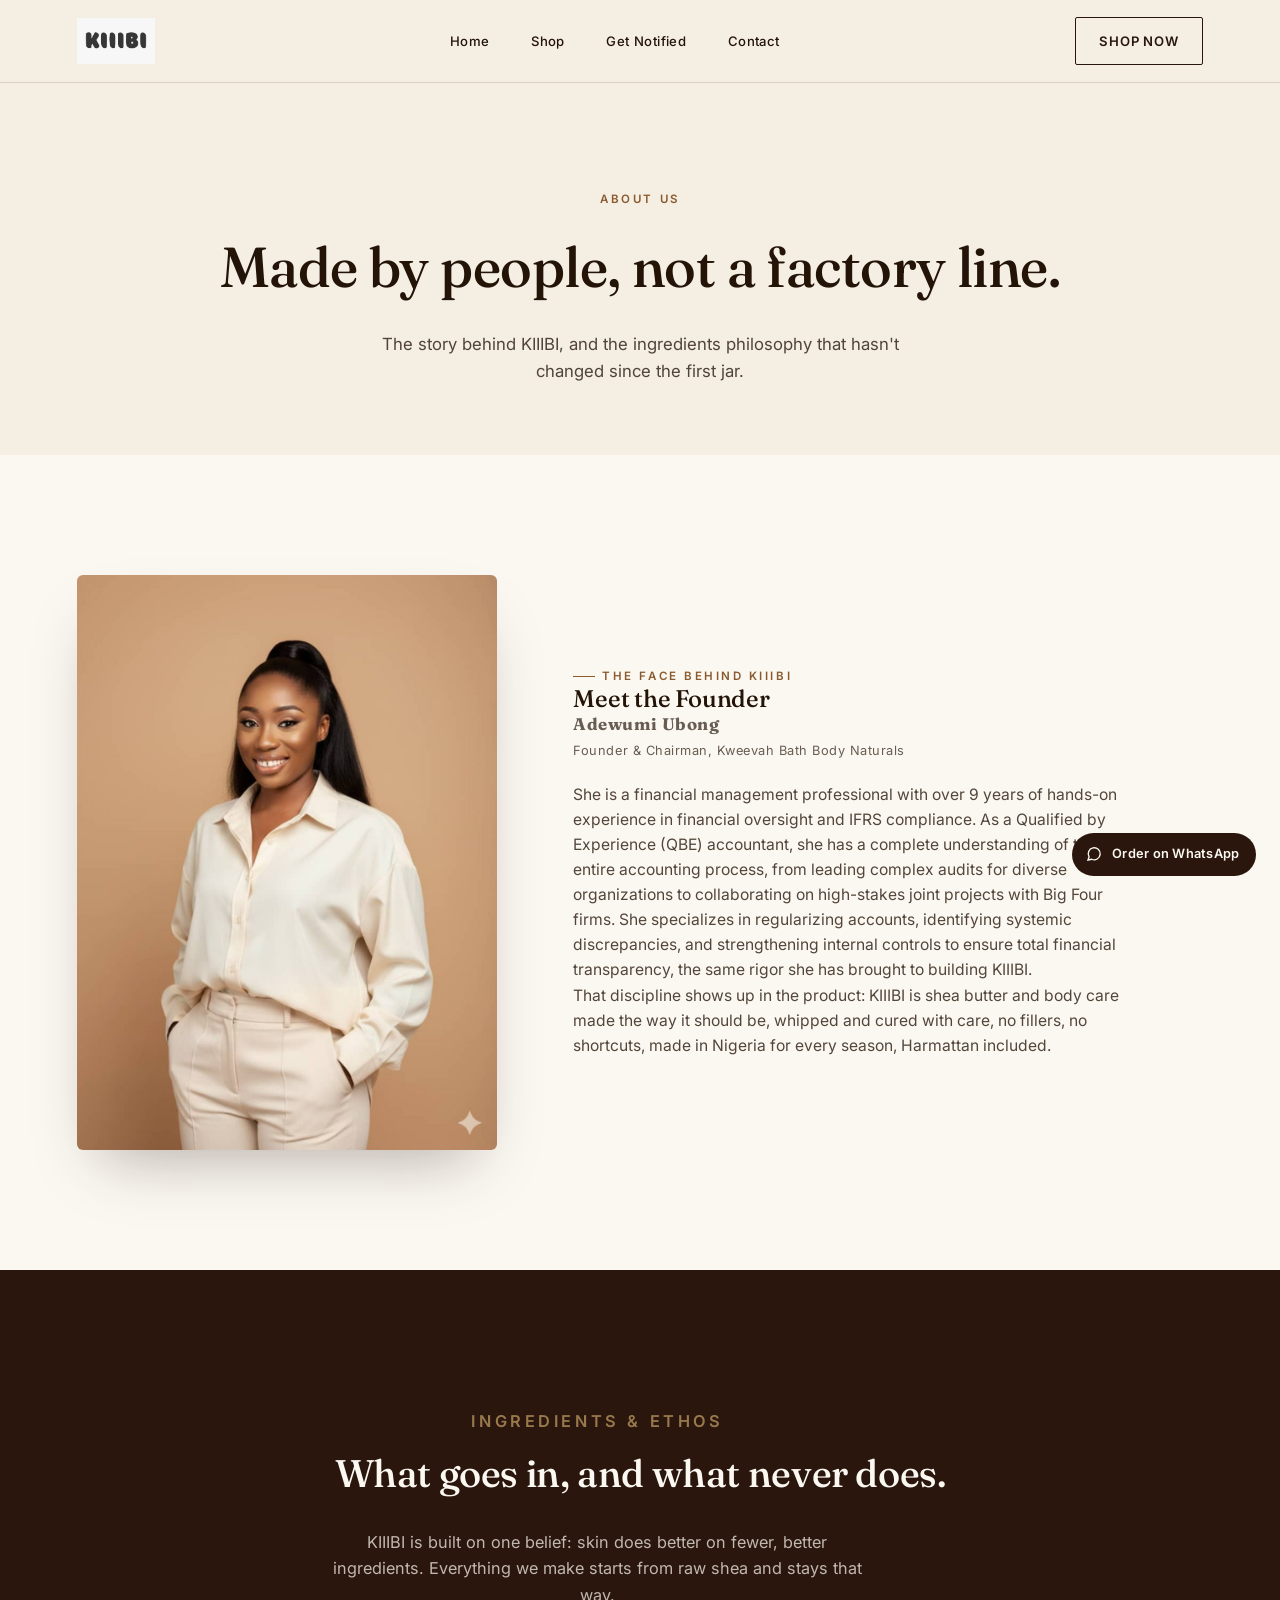
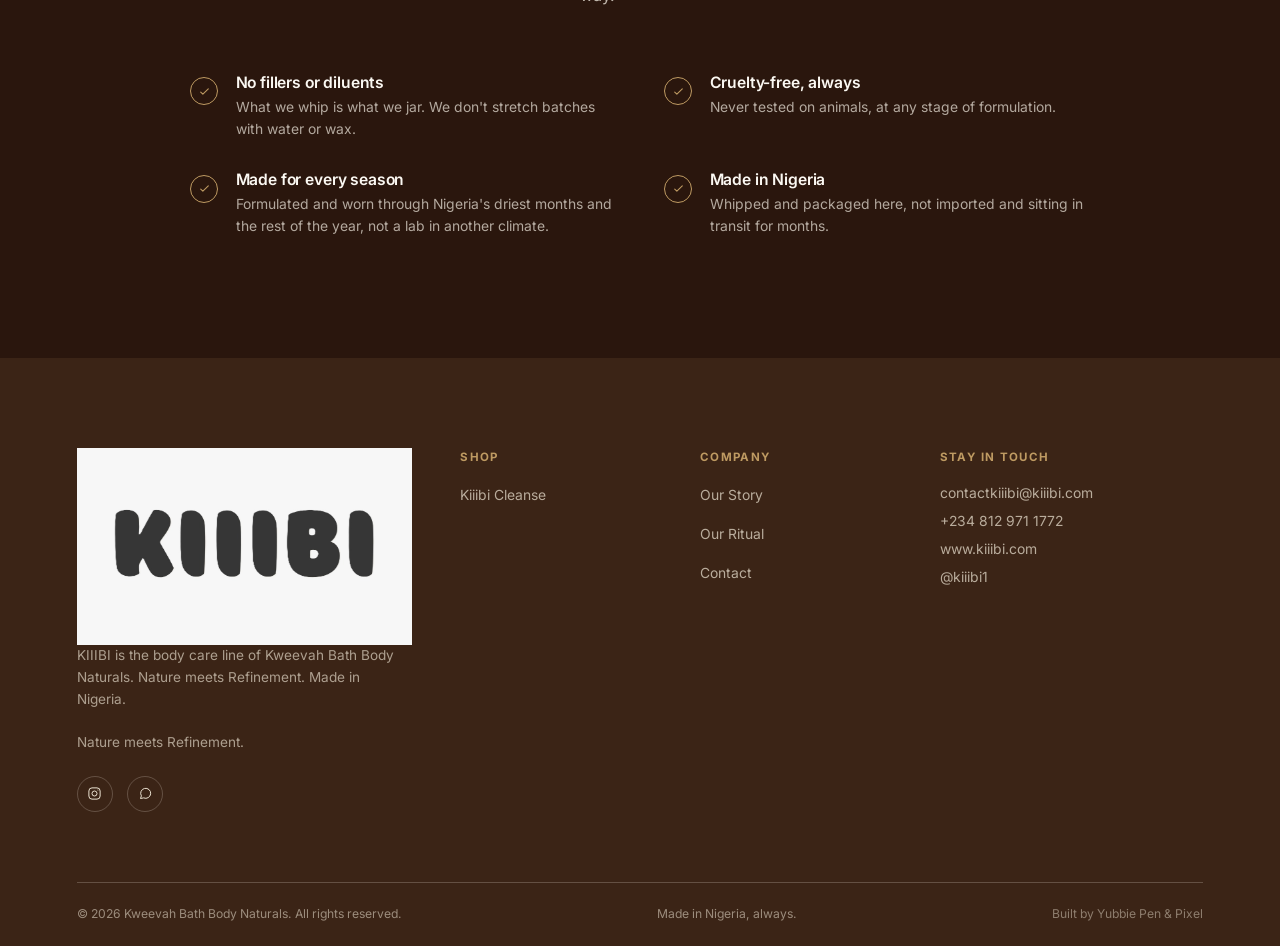
==== about.html @ 9867847e "World-class Kiiibi Cleanse launch site: single product focus, updated branding, contact info, logo, " ====
﻿<!DOCTYPE html>
<html lang="en">
<head>
<meta charset="UTF-8">
<meta name="viewport" content="width=device-width, initial-scale=1.0">
<title>About KIIIBI | Kweevah Bath Body Naturals</title>
<meta name="description" content="The story behind KIIIBI and Kweevah Bath Body Naturals, and the ingredients philosophy behind every jar.">
<link rel="icon" type="image/png" href="[data-uri]">
<link href="https://fonts.googleapis.com" rel="preconnect"/>
<link crossorigin="" href="https://fonts.gstatic.com" rel="preconnect"/>
<link href="https://fonts.googleapis.com/css2?family=Fraunces:ital,opsz,wght@0,9..144,300;0,9..144,400;0,9..144,500;0,9..144,600;0,9..144,700;1,9..144,400;1,9..144,500&amp;family=Inter:wght@400;500;600;700&amp;display=swap" rel="stylesheet"/>
<style>
  :root{
    --bone:#F4EEE3;
    --bone-2:#EAE1D0;
    --paper:#FBF8F2;
    --umber:#2A160D;
    --umber-2:#3B2416;
    --ink:#241407;
    --amber:#A5713D;
    --amber-deep:#8A5A2E;
    --moss:#5C6A48;
    --brass:#BE9A62;
    --line: rgba(42,22,13,0.14);
    --line-light: rgba(244,238,227,0.22);
    --shadow: 0 30px 60px -25px rgba(42,22,13,0.35);
    --radius: 2px;
  }

  *{margin:0;padding:0;box-sizing:border-box;}

  html{scroll-behavior:smooth;}
  @media (prefers-reduced-motion: reduce){
    html{scroll-behavior:auto;}
    *{animation-duration:0.001ms !important; transition-duration:0.001ms !important;}
  }

  body{
    background:var(--bone);
    color:var(--ink);
    font-family:'Inter',sans-serif;
    font-size:16px;
    line-height:1.6;
    -webkit-font-smoothing:antialiased;
    overflow-x:hidden;
  }

  img{max-width:100%;display:block;}
  a{color:inherit;text-decoration:none;}
  ul{list-style:none;}
  button{font-family:inherit;}

  .wrap{
    max-width:1280px;
    margin:0 auto;
    padding:0 6vw;
  }

  h1,h2,h3,h4{
    font-family:'Fraunces',serif;
    font-weight:500;
    letter-spacing:-0.01em;
    line-height:1.08;
  }

  .em{font-style:italic;font-weight:400;color:var(--amber-deep);}

  .eyebrow{
    font-family:'Inter',sans-serif;
    font-size:0.72rem;
    font-weight:600;
    letter-spacing:0.22em;
    text-transform:uppercase;
    color:var(--amber-deep);
    display:flex;
    align-items:center;
    gap:0.6em;
  }
  .eyebrow::before{
    content:'';
    width:22px;height:1px;
    background:var(--amber-deep);
    display:inline-block;
  }

  .btn{
    display:inline-flex;
    align-items:center;
    gap:0.55em;
    padding:0.95em 1.8em;
    font-size:0.82rem;
    font-weight:600;
    letter-spacing:0.06em;
    text-transform:uppercase;
    border-radius:var(--radius);
    border:1px solid transparent;
    cursor:pointer;
    transition:transform .35s cubic-bezier(.2,.8,.2,1), background .3s ease, color .3s ease, border-color .3s ease;
  }
  .btn-primary{background:var(--umber);color:var(--paper);}
  .btn-primary:hover{background:var(--amber-deep); transform:translateY(-2px);}
  .btn-ghost{border-color:var(--umber); color:var(--umber);}
  .btn-ghost:hover{background:var(--umber); color:var(--paper); transform:translateY(-2px);}
  .btn-light{border-color:var(--line-light); color:var(--paper);}
  .btn-light:hover{background:var(--paper); color:var(--umber); transform:translateY(-2px);}

  /* ---------- NAV ---------- */
  header.site{
    position:fixed; top:0; left:0; right:0; z-index:100;
    background:rgba(244,238,227,0.86);
    backdrop-filter:blur(10px);
    border-bottom:1px solid var(--line);
    transition:transform .4s ease;
  }
  header.site .wrap{
    display:flex; align-items:center; justify-content:space-between;
    height:82px;
  }
  .brandmark{display:flex; align-items:center; gap:0.7em;}
  .brandmark img{height:46px; width:auto;}
  nav.primary{display:flex; align-items:center; gap:2.6em;}
  nav.primary a{
    font-size:0.82rem; font-weight:500; letter-spacing:0.03em; position:relative;
  }
  nav.primary a::after{
    content:''; position:absolute; left:0; bottom:-6px; width:0; height:1px; background:var(--umber);
    transition:width .3s ease;
  }
  nav.primary a:hover::after{width:100%;}
  .nav-actions{display:flex; align-items:center; gap:1em;}
  .nav-toggle{display:none;}

  @media (max-width:900px){
    nav.primary{
      position:fixed; top:82px; left:0; right:0; bottom:0; height:calc(100vh - 82px);
      background:var(--bone); flex-direction:column;
      justify-content:center; gap:2em; transform:translateY(-110%); transition:transform .4s ease; z-index:90;
    }
    nav.primary.open{transform:translateY(0);}
    nav.primary a{font-size:1.4rem; font-family:'Fraunces',serif;}
    .nav-toggle{
      display:flex; flex-direction:column; gap:5px; background:none; border:none; cursor:pointer; z-index:110; padding:6px;
    }
    .nav-toggle span{width:22px; height:1px; background:var(--umber); display:block;}
    .nav-actions .btn{display:none;}
  }

  /* ---------- HERO ---------- */
  .hero{
    position:relative;
    padding:190px 0 100px;
    overflow:hidden;
  }
  .hero .wrap{
    display:grid; grid-template-columns:1.05fr 0.95fr; gap:4vw; align-items:center;
  }
  .hero-blob{
    position:absolute; top:-10%; right:-8%; width:620px; height:620px;
    background:radial-gradient(circle at 35% 35%, var(--bone-2), transparent 70%);
    border-radius:44% 56% 61% 39% / 42% 47% 53% 58%;
    z-index:0;
    opacity:0.9;
  }
  .hero-copy{position:relative; z-index:2;}
  .hero-copy h1{
    font-size:clamp(2.6rem, 4.6vw, 4.1rem);
    margin:0.5em 0 0.5em;
  }
  .hero-copy p.lead{
    max-width:34em; font-size:1.08rem; color:var(--ink); opacity:0.82; margin-bottom:2.1em;
  }
  .hero-actions{display:flex; gap:1em; flex-wrap:wrap; margin-bottom:2.6em;}
  .hero-stats{
    display:flex; gap:2.4em; flex-wrap:wrap; padding-top:1.8em; border-top:1px solid var(--line);
  }
  .hero-stats div{font-size:0.76rem; letter-spacing:0.04em; opacity:0.75; display:flex; align-items:center; gap:0.55em;}
  .hero-stats span.dot{width:5px; height:5px; border-radius:50%; background:var(--moss); display:inline-block;}

  .hero-visual{position:relative; z-index:2;}
  .hero-visual .frame{
    position:relative; border-radius:6px; overflow:hidden;
    box-shadow:var(--shadow);
    transform:rotate(1.4deg);
    background:var(--bone-2);
    transition:transform .5s cubic-bezier(.2,.8,.2,1);
  }
  .hero-visual .frame:hover{transform:rotate(0deg) scale(1.015);}
  .hero-visual .frame img{width:100%; height:auto; display:block;}
  .hero-visual .float-tag{
    position:absolute; bottom:-26px; left:-26px; background:var(--umber); color:var(--paper);
    padding:1.1em 1.3em; border-radius:4px; box-shadow:var(--shadow); max-width:220px;
    font-size:0.78rem; line-height:1.5;
  }
  .hero-visual .float-tag strong{display:block; font-family:'Fraunces',serif; font-size:1.5rem; font-weight:500; margin-bottom:0.1em;}

  @media (max-width:900px){
    .hero .wrap{grid-template-columns:1fr; gap:3.5em;}
    .hero{padding:150px 0 70px;}
    .hero-visual{max-width:340px; margin:0 auto;}
    .hero-visual .float-tag{left:0; bottom:-20px;}
  }

  /* ---------- MARQUEE ---------- */
  .marquee{
    background:var(--umber); color:var(--bone-2); overflow:hidden; white-space:nowrap;
    border-top:1px solid var(--line-light); border-bottom:1px solid var(--line-light);
  }
  .marquee-track{display:inline-flex; animation:scroll 32s linear infinite;}
  .marquee-track span{
    padding:0.9em 2.4em; font-family:'Fraunces',serif; font-style:italic; font-size:1rem; letter-spacing:0.02em; opacity:0.9;
    display:inline-flex; align-items:center; gap:2.4em;
  }
  .marquee-track span::after{content:'âœ¦'; font-style:normal; font-size:0.7rem; color:var(--brass); margin-left:2.4em;}
  @keyframes scroll{ from{transform:translateX(0);} to{transform:translateX(-50%);} }

  /* ---------- STATS BAND ---------- */
  .stats-band{background:var(--paper); border-bottom:1px solid var(--line);}
  .stats-band .wrap{
    display:grid; grid-template-columns:repeat(3,1fr); padding:3.4em 6vw;
  }
  .stat{text-align:center; padding:0 1em; position:relative;}
  .stat:not(:last-child)::after{
    content:''; position:absolute; right:0; top:10%; height:80%; width:1px; background:var(--line);
  }
  .stat .num{
    font-family:'Fraunces',serif; font-size:clamp(2rem,3.4vw,2.9rem); color:var(--amber-deep); display:block; line-height:1;
  }
  .stat .label{font-size:0.78rem; letter-spacing:0.06em; text-transform:uppercase; opacity:0.68; margin-top:0.7em; display:block;}
  @media (max-width:700px){
    .stats-band .wrap{grid-template-columns:1fr; gap:1.8em;}
    .stat:not(:last-child)::after{display:none;}
  }

  /* ---------- SECTION GENERIC ---------- */
  section{padding:120px 0;}
  .section-head{max-width:640px; margin-bottom:4.2em;}
  .section-head h2{font-size:clamp(2rem, 3.4vw, 2.9rem); margin-top:0.5em;}
  .section-head p{margin-top:1.1em; opacity:0.78; font-size:1.02rem; max-width:36em;}
  .section-head.center{margin-left:auto; margin-right:auto; text-align:center;}
  .section-head.center .eyebrow{justify-content:center;}
  .section-head.center .eyebrow::before{display:none;}

  /* ---------- PROCESS / SIGNATURE ---------- */
  .process{background:var(--paper); position:relative;}
  .process-sticky-wrap{position:relative;}
  .process-progress{
    position:relative; height:2px; background:var(--line); margin:0 0 5.5em; border-radius:2px; overflow:visible;
  }
  .process-progress-fill{
    position:absolute; top:0; left:0; height:100%; width:0%; background:var(--amber-deep); border-radius:2px;
    transition:width .1s linear;
  }
  .process-grid{
    display:grid; grid-template-columns:repeat(5,1fr); gap:1.6em; position:relative;
  }
  .stage{
    opacity:0.32; transition:opacity .5s ease, transform .5s ease; transform:translateY(6px);
  }
  .stage.active{opacity:1; transform:translateY(0);}
  .stage .node{
    width:44px; height:44px; border-radius:50%; border:1px solid var(--line);
    display:flex; align-items:center; justify-content:center; margin-bottom:1.4em;
    background:var(--bone); position:relative; transition:border-color .5s ease, background .5s ease;
  }
  .stage.active .node{border-color:var(--amber-deep); background:var(--umber);}
  .stage .node svg{width:20px; height:20px; stroke:var(--umber); transition:stroke .5s ease;}
  .stage.active .node svg{stroke:var(--bone-2);}
  .stage .num{font-size:0.68rem; letter-spacing:0.14em; color:var(--amber-deep); font-weight:600; display:block; margin-bottom:0.6em;}
  .stage h4{font-size:1.15rem; font-weight:500; margin-bottom:0.5em;}
  .stage p{font-size:0.87rem; opacity:0.72; line-height:1.55;}

  @media (max-width:900px){
    .process-grid{grid-template-columns:1fr; gap:2.6em;}
    .stage{opacity:1; transform:none;}
    .stage .node{border-color:var(--amber-deep); background:var(--umber);}
    .stage .node svg{stroke:var(--bone-2);}
  }

  /* ---------- PRODUCTS ---------- */
  .products{background:var(--bone);}
  .product-grid{
    display:grid; grid-template-columns:repeat(4, minmax(0, 1fr)); gap:1.6px; background:var(--line);
    border:1px solid var(--line);
  }
  .product-card{
    background:var(--paper); padding:2.6em 2.2em 2.4em; display:flex; flex-direction:column;
    perspective:900px; min-width:0; overflow:hidden;
  }
  .product-card .thumb{
    aspect-ratio:1/1; display:flex; align-items:center; justify-content:center; margin-bottom:1.8em;
    background:var(--bone-2); border-radius:4px; overflow:hidden; position:relative; width:100%; min-width:0;
    transition:transform .25s ease-out; transform-style:preserve-3d; will-change:transform;
  }
  .product-card .thumb img{max-width:78%; max-height:78%; width:auto; height:auto; object-fit:contain; transition:transform .5s cubic-bezier(.2,.8,.2,1);}
  .product-card:hover .thumb img{transform:scale(1.06);}
  .product-card .tag{
    font-size:0.66rem; letter-spacing:0.12em; text-transform:uppercase; color:var(--moss); font-weight:600; margin-bottom:0.7em;
  }
  .product-card h3{font-size:1.35rem; font-weight:500; margin-bottom:0.4em;}
  .product-card .desc{font-size:0.85rem; opacity:0.68; margin-bottom:1.6em; flex-grow:1;}
  .product-card .meta{
    display:flex; align-items:center; justify-content:space-between; padding-top:1.2em; border-top:1px solid var(--line); margin-bottom:1.4em; flex-wrap:wrap; gap:0.4em;
  }
  .product-card .meta .size{font-size:0.78rem; opacity:0.65;}
  .product-card .meta .price{font-family:'Fraunces',serif; font-size:1.02rem; color:var(--amber-deep);}
  .limited-tag{font-style:normal; color:var(--amber-deep); font-weight:600;}
  .product-card .order{
    text-align:center; font-size:0.72rem; font-weight:600; letter-spacing:0.08em; text-transform:uppercase;
    border:1px solid var(--umber); padding:0.9em; border-radius:2px; transition:all .3s ease;
  }
  .product-card .order:hover{background:var(--umber); color:var(--paper);}

  @media (max-width:900px){
    .product-grid{grid-template-columns:minmax(0,1fr) minmax(0,1fr);}
  }
  @media (max-width:560px){
    .product-grid{grid-template-columns:minmax(0,1fr);}
  }

  /* ---------- ETHOS ---------- */
  .ethos{background:var(--umber); color:var(--bone);}
  .ethos .wrap{display:block;}
  .ethos-copy-solo{max-width:900px; margin:0 auto;}
  .ethos-copy .section-head.center{max-width:640px;}
  .ethos-copy .eyebrow{color:var(--brass);}
  .ethos-copy .eyebrow::before{background:var(--brass);}
  .ethos-copy h2{color:var(--paper); margin:0.5em 0 0.9em; font-size:clamp(1.9rem,3vw,2.6rem);}
  .ethos-copy .section-head p{opacity:0.75; max-width:34em;}
  .ethos-list{display:grid; grid-template-columns:1fr 1fr; gap:2em 3em; margin-top:1em;}
  .ethos-item{display:flex; gap:1.1em; align-items:flex-start;}
  .ethos-item .mark{
    width:28px; height:28px; border:1px solid var(--brass); border-radius:50%; flex-shrink:0;
    display:flex; align-items:center; justify-content:center; margin-top:0.15em;
  }
  .ethos-item .mark svg{width:13px; height:13px; stroke:var(--brass);}
  .ethos-item h4{font-family:'Inter',sans-serif; font-weight:600; font-size:0.98rem; margin-bottom:0.25em; color:var(--paper);}
  .ethos-item p{font-size:0.87rem; opacity:0.68; max-width:32em;}

  @media (max-width:700px){
    .ethos-list{grid-template-columns:1fr;}
  }

  /* ---------- FOUNDER ---------- */
  .founder{background:var(--paper);}
  .founder .wrap{display:grid; grid-template-columns:0.8fr 1.2fr; gap:6vw; align-items:center;}
  .founder-visual{position:relative;}
  .founder-visual .photo-main{border-radius:6px; box-shadow:var(--shadow); overflow:hidden;}
  .founder-copy blockquote{
    font-family:'Fraunces',serif; font-style:italic; font-weight:400; font-size:clamp(1.3rem,2vw,1.7rem);
    color:var(--umber); margin:1.1em 0 1.6em; line-height:1.4; max-width:26em;
  }
  .founder-copy .sig{font-size:0.8rem; letter-spacing:0.04em; opacity:0.68; margin-bottom:1.6em;}
  .founder-copy .sig strong{display:block; font-family:'Fraunces',serif; font-size:1.05rem; font-style:normal; color:var(--ink); opacity:1; margin-bottom:0.15em;}
  .founder-copy > p.bio{opacity:0.78; max-width:36em; font-size:0.98rem;}

  @media (max-width:900px){
    .founder .wrap{grid-template-columns:1fr;}
    .founder-visual{max-width:340px; margin:0 auto 2.8em;}
  }

  /* ---------- RITUAL / LIFESTYLE BREAK ---------- */
  .lifestyle-break{
    position:relative; min-height:70vh; display:flex; align-items:flex-end; padding-bottom:5em;
    background-size:cover; background-position:center;
  }
  .lifestyle-break::before{
    content:''; position:absolute; inset:0; background:linear-gradient(0deg, rgba(20,10,4,0.82) 0%, rgba(20,10,4,0.1) 55%);
  }
  .lifestyle-break .wrap{position:relative; z-index:2;}
  .lifestyle-break blockquote{
    font-family:'Fraunces',serif; font-weight:400; font-style:italic; color:var(--paper);
    font-size:clamp(1.5rem, 2.6vw, 2.3rem); max-width:20em; line-height:1.3;
  }
  .lifestyle-break cite{
    display:block; margin-top:1.2em; font-style:normal; font-size:0.78rem; letter-spacing:0.1em;
    text-transform:uppercase; color:var(--bone-2); opacity:0.8;
  }

  /* ---------- REVIEWS CAROUSEL ---------- */
  .reviews{background:var(--bone-2); overflow:hidden;}
  .review-track-wrap{position:relative;}
  .review-track{
    display:flex; gap:1.6px; overflow-x:auto; scroll-snap-type:x mandatory; scrollbar-width:none;
    background:var(--line); border:1px solid var(--line); border-radius:4px;
  }
  .review-track::-webkit-scrollbar{display:none;}
  .review-card{
    background:var(--paper); padding:2.6em; flex:0 0 100%; scroll-snap-align:start;
  }
  @media (min-width:700px){ .review-card{flex:0 0 50%;} }
  .stars{color:var(--amber-deep); font-size:0.9rem; letter-spacing:0.15em; margin-bottom:1.2em;}
  .review-card p.quote{font-size:1.02rem; opacity:0.85; margin-bottom:1.8em; min-height:5.2em;}
  .review-card .who{font-size:0.85rem; font-weight:600; letter-spacing:0.03em;}
  .review-card .who span{display:block; font-weight:400; opacity:0.55; font-size:0.72rem; margin-top:0.15em; letter-spacing:0.08em; text-transform:uppercase;}
  .review-nav{display:flex; justify-content:center; gap:0.6em; margin-top:2.2em;}
  .review-nav button{
    width:8px; height:8px; border-radius:50%; border:none; background:var(--line); cursor:pointer; padding:0;
    transition:background .3s ease, transform .3s ease;
  }
  .review-nav button.active{background:var(--amber-deep); transform:scale(1.3);}

  /* ---------- JOURNAL / SOCIAL ---------- */
  .journal{background:var(--bone); text-align:center;}
  .journal-strip{
    display:grid; grid-template-columns:repeat(5,1fr); gap:0.8em; margin-top:3.5em;
  }
  .journal-strip a{
    display:block; aspect-ratio:1/1; overflow:hidden; border-radius:4px; position:relative;
  }
  .journal-strip img{width:100%; height:100%; object-fit:cover; transition:transform .5s ease;}
  .journal-strip a:hover img{transform:scale(1.08);}
  .journal-strip a::after{
    content:'â†—'; position:absolute; top:10px; right:10px; color:#fff; font-size:0.85rem; opacity:0; transition:opacity .3s ease;
  }
  .journal-strip a:hover::after{opacity:1;}
  @media (max-width:700px){.journal-strip{grid-template-columns:repeat(3,1fr);}}

  /* ---------- CTA BAND ---------- */
  .cta-band{
    background:var(--umber); color:var(--paper); text-align:center; padding:100px 0;
  }
  .cta-band h2{font-size:clamp(2rem,4vw,3.1rem); max-width:16em; margin:0.5em auto 1em;}
  .cta-band p{opacity:0.72; max-width:30em; margin:0 auto 2.4em;}
  .cta-band .actions{display:flex; justify-content:center; gap:1em; flex-wrap:wrap;}
  .cta-band .direct-line{margin-top:2.4em; font-size:0.82rem; opacity:0.6;}
  .cta-band .direct-line a{text-decoration:underline; text-underline-offset:3px;}

  /* ---------- FOOTER ---------- */
  footer{background:var(--umber-2); color:var(--bone-2); padding-top:90px;}
  .footer-grid{
    display:grid; grid-template-columns:1.4fr 0.8fr 0.8fr 1.1fr; gap:3em; padding-bottom:70px; border-bottom:1px solid var(--line-light);
  }
  .footer-grid > *{min-width:0;}
  .footer-logo-plate{
    background:var(--bone); display:inline-block; padding:0.8em 1.2em; border-radius:6px; margin-bottom:1.6em; max-width:100%;
  }
  .footer-logo-plate img{height:34px; width:auto; display:block; max-width:100%;}
  .footer-brand p{font-size:0.85rem; opacity:0.65; max-width:26em; margin-bottom:1.6em;}
  .footer-social{display:flex; gap:0.9em;}
  .footer-social a{
    width:36px; height:36px; border:1px solid var(--line-light); border-radius:50%;
    display:flex; align-items:center; justify-content:center; transition:all .3s ease;
  }
  .footer-social a:hover{background:var(--brass); border-color:var(--brass);}
  .footer-social svg{width:15px; height:15px; stroke:var(--bone-2);}
  .footer-col h5{font-size:0.72rem; letter-spacing:0.12em; text-transform:uppercase; color:var(--brass); margin-bottom:1.4em;}
  .footer-col ul{display:flex; flex-direction:column; gap:0.85em;}
  .footer-col a{font-size:0.87rem; opacity:0.72; transition:opacity .3s ease;}
  .footer-col a:hover{opacity:1;}
  .footer-col p{font-size:0.87rem; opacity:0.72; margin-bottom:0.4em; word-break:break-word;}
  .footer-form{display:flex; margin-top:0.4em; border-bottom:1px solid var(--line-light); padding-bottom:0.6em;}
  .footer-form input{
    background:none; border:none; color:var(--bone-2); font-size:0.85rem; flex-grow:1; min-width:0; outline:none; font-family:'Inter',sans-serif;
  }
  .footer-form input::placeholder{color:rgba(244,238,227,0.4);}
  .footer-form button{background:none; border:none; color:var(--brass); font-size:0.78rem; letter-spacing:0.08em; text-transform:uppercase; cursor:pointer; flex-shrink:0;}
  .footer-bottom{
    display:flex; justify-content:space-between; align-items:center; padding:1.8em 0; font-size:0.76rem; opacity:0.55; flex-wrap:wrap; gap:1em;
  }
  .footer-bottom .credit-link{opacity:0.85; transition:opacity .3s ease;}
  .footer-bottom .credit-link:hover{opacity:1; text-decoration:underline; text-underline-offset:3px;}

  @media (max-width:900px){
    .footer-grid{grid-template-columns:minmax(0,1fr) minmax(0,1fr); row-gap:2.4em;}
    .footer-brand{grid-column:1/-1;}
  }

  .reveal{opacity:0; transform:translateY(24px); transition:opacity .8s ease, transform .8s ease;}
  .reveal.in{opacity:1; transform:translateY(0);}

  /* ---------- FLOATING WHATSAPP ---------- */
  .float-whatsapp{
    position:fixed; right:24px; bottom:24px; z-index:200;
    background:var(--umber); color:var(--paper); border-radius:40px;
    display:flex; align-items:center; gap:0.7em; padding:0.9em 1.3em 0.9em 1em;
    box-shadow:var(--shadow); font-size:0.8rem; font-weight:600; letter-spacing:0.02em;
    transform:translateY(0); transition:transform .3s ease, background .3s ease;
  }
  .float-whatsapp:hover{background:var(--amber-deep); transform:translateY(-3px);}
  .float-whatsapp svg{width:18px; height:18px; stroke:var(--paper); flex-shrink:0;}
  @media (max-width:560px){
    .float-whatsapp span.label{display:none;}
    .float-whatsapp{padding:0.9em; border-radius:50%;}
  }

  /* ---------- NAV ACTIVE STATE ---------- */
  nav.primary a.current{color:var(--amber-deep);}
  nav.primary a.current::after{width:100%;}

  /* ---------- INTRO SPLASH ---------- */
  body.splash-lock{overflow:hidden; height:100vh;}
  #introSplash{
    position:fixed; inset:0; z-index:500; background:var(--bone);
    display:flex; align-items:center; justify-content:center;
    transition:opacity 0.8s ease;
    cursor:pointer;
  }
  #introSplash.fade-out{opacity:0;}

  .splash-stage{
    position:absolute; inset:0; display:flex; align-items:center; justify-content:center;
    opacity:0; transition:opacity 0.6s ease; pointer-events:none;
  }
  .splash-stage.active{opacity:1;}

  .splash-stage-text .splash-mark{
    font-family:'Fraunces',serif; font-weight:500; color:var(--umber);
    font-size:clamp(2.6rem, 8vw, 5.5rem);
    letter-spacing:0.35em; padding-left:0.35em;
    display:flex;
  }
  .splash-letter{
    display:inline-block;
    opacity:0; transform:translateY(16px);
    transition:opacity .55s ease, transform .55s ease;
    transition-delay: calc(var(--i, 0) * 0.12s);
  }
  .splash-stage-text.active .splash-letter{
    opacity:1; transform:translateY(0);
  }

  .splash-stage-writeup{padding:8vw;}
  .writeup-line{
    position:absolute; inset:0; display:flex; align-items:center; justify-content:center;
    padding:0 8vw;
    opacity:0; transform:translateY(14px);
    transition:opacity 0.8s ease, transform 0.8s ease;
  }
  .writeup-line.active{opacity:1; transform:translateY(0);}
  .writeup-line p{
    max-width:32em; text-align:center;
    font-family:'Fraunces',serif; font-style:italic; font-weight:400; color:var(--umber);
    font-size:clamp(1.3rem, 2.6vw, 2rem); line-height:1.45;
  }
  @media (prefers-reduced-motion: reduce){
    .writeup-line{transition:none;}
  }

  @media (prefers-reduced-motion: reduce){
    .splash-letter{transition:none; opacity:1; transform:none;}
  }

  /* ---------- POP-UP-AND-GO MESSAGES ---------- */
  .pop-message{
    padding:100px 0; text-align:center;
  }
  .pop-message .wrap{
    opacity:0; transform:translateY(28px) scale(0.98);
    transition:opacity 0.8s ease, transform 0.8s ease;
  }
  .pop-message.in .wrap{opacity:1; transform:translateY(0) scale(1);}
  .pop-message p{
    font-family:'Fraunces',serif; font-style:italic; font-weight:400;
    font-size:clamp(1.5rem, 3vw, 2.4rem); color:var(--umber);
    max-width:18em; margin:0 auto; line-height:1.35;
  }
  .pop-message.on-dark{background:var(--umber);}
  .pop-message.on-dark p{color:var(--paper);}

  /* ---------- PAGE INTRO BLOCK (for inner pages) ---------- */
  .page-intro{padding:190px 0 70px; text-align:center;}
  .page-intro .eyebrow{justify-content:center;}
  .page-intro .eyebrow::before{display:none;}
  .page-intro h1{font-size:clamp(2.4rem, 4.4vw, 3.6rem); margin:0.5em auto 0.6em; max-width:16em;}
  .page-intro p.lead{max-width:34em; margin:0 auto; opacity:0.78; font-size:1.05rem;}

  /* ---------- HOME TEASER SECTIONS ---------- */
  .teaser{padding:100px 0;}
  .teaser .wrap{display:grid; grid-template-columns:1fr 1fr; gap:5vw; align-items:center;}
  .teaser-copy .eyebrow{margin-bottom:0.6em;}
  .teaser-copy h2{font-size:clamp(1.8rem, 3vw, 2.6rem); margin-bottom:0.7em;}
  .teaser-copy p{opacity:0.78; margin-bottom:1.6em; max-width:32em;}
  .teaser-visual img{border-radius:6px; box-shadow:var(--shadow); width:100%;}
  .teaser.reverse .wrap{grid-template-columns:1fr 1fr;}
  .teaser.reverse .teaser-visual{order:-1;}
  @media (max-width:900px){
    .teaser .wrap{grid-template-columns:1fr;}
    .teaser.reverse .teaser-visual{order:0;}
  }



  /* ---------- PLACEHOLDER BADGE ---------- */
  .placeholder-badge{
    display:inline-block; margin-left:0.7em;
    font-size:0.6rem; font-weight:600; letter-spacing:0.06em; text-transform:uppercase;
    color:var(--amber-deep); background:none; border:1px solid var(--amber-deep); border-radius:20px;
    padding:0.15em 0.65em; vertical-align:middle;
  }
  .modal-content .tag{display:flex; align-items:center; flex-wrap:wrap;}

  /* ---------- ROLLING LIFESTYLE GALLERY ---------- */
  .gallery-roll{background:var(--paper); padding:150px 0 60px; overflow:hidden; border-bottom:1px solid var(--line);}
  .gallery-roll-track{display:flex; gap:1.2em; animation:galleryScroll 38s linear infinite;}
  .gallery-roll:hover .gallery-roll-track{animation-play-state:paused;}
  .gallery-roll-track img{
    height:280px; width:auto; border-radius:6px; flex-shrink:0; box-shadow:var(--shadow); object-fit:cover;
  }
  @keyframes galleryScroll{ from{transform:translateX(0);} to{transform:translateX(-50%);} }
  @media (max-width:700px){
    .gallery-roll-track img{height:190px;}
  }


  /* ---------- PRODUCT READ MORE + MODAL ---------- */
  .product-card .read-more{
    text-align:center; font-size:0.72rem; font-weight:600; letter-spacing:0.08em; text-transform:uppercase;
    background:none; border:none; color:var(--amber-deep); padding:0.7em 0; cursor:pointer; margin-top:0.4em;
    border-bottom:1px solid transparent; transition:border-color .3s ease;
  }
  .product-card .read-more:hover{border-color:var(--amber-deep);}

  .modal-overlay{
    position:fixed; inset:0; z-index:300; background:rgba(20,10,4,0.55);
    display:flex; align-items:center; justify-content:center; padding:5vw;
    opacity:0; pointer-events:none; transition:opacity .35s ease;
  }
  .modal-overlay.open{opacity:1; pointer-events:auto;}
  .modal-box{
    background:var(--paper); max-width:920px; width:100%; max-height:86vh; overflow-y:auto;
    border-radius:8px; display:grid; grid-template-columns:0.9fr 1.1fr; position:relative;
    box-shadow:var(--shadow); transform:translateY(18px); transition:transform .35s ease;
  }
  .modal-overlay.open .modal-box{transform:translateY(0);}
  .modal-close{
    position:absolute; top:16px; right:18px; background:none; border:none; font-size:1.6rem; line-height:1;
    color:var(--umber); cursor:pointer; z-index:2;
  }
  .modal-img{background:var(--bone-2); display:flex; align-items:center; justify-content:center; padding:2em; position:relative;}
  .modal-img img{width:100%; height:auto; max-height:420px; object-fit:contain;}
  .modal-content{padding:2.6em 2.4em 2.4em;}
  .modal-content .tag{font-size:0.66rem; letter-spacing:0.12em; text-transform:uppercase; color:var(--moss); font-weight:600; margin-bottom:0.6em;}
  .modal-content h3{font-family:'Fraunces',serif; font-size:1.7rem; font-weight:500; margin-bottom:0.7em;}
  .modal-content p.desc{opacity:0.78; margin-bottom:1.4em; font-size:0.95rem;}
  .modal-content ul.benefits{margin-bottom:1.4em;}
  .modal-content ul.benefits li{
    font-size:0.85rem; opacity:0.8; padding-left:1.4em; position:relative; margin-bottom:0.5em;
  }
  .modal-content ul.benefits li::before{
    content:'âœ“'; position:absolute; left:0; color:var(--amber-deep); font-weight:700;
  }
  .modal-content p.ingredients{font-size:0.78rem; opacity:0.62; margin-bottom:1.8em; padding-top:1.2em; border-top:1px solid var(--line);}
  .modal-actions{display:flex; align-items:center; justify-content:space-between; flex-wrap:wrap; gap:1em;}
  .modal-actions .sizes{font-size:0.82rem; opacity:0.7;}

  @media (max-width:700px){
    .modal-box{grid-template-columns:1fr; max-height:90vh;}
    .modal-img img{max-height:260px;}
  }

</style>

</head>
<body>
<header class="site">
<div class="wrap">
<a class="brandmark" href="index.html">
<img alt="KIIIBI" src="kiiibi-logo.jpeg">
</a>
<nav class="primary" id="primaryNav">
<a href="index.html" data-page="index">Home</a>
<a href="products.html" data-page="products">Shop</a>
<a href="signup.html" data-page="signup">Get Notified</a>
<a href="contact.html" data-page="contact">Contact</a>
</nav>
<div class="nav-actions">
<a class="btn btn-ghost" href="products.html">Shop Now</a>
<button aria-label="Toggle menu" class="nav-toggle" id="navToggle">
<span></span><span></span><span></span>
</button>
</div>
</div>
</header>
<main id="top">
<section class="page-intro">
<div class="wrap">
<p class="eyebrow">About Us</p>
<h1>Made by people, not a factory line.</h1>
<p class="lead">The story behind KIIIBI, and the ingredients philosophy that hasn't changed since the first jar.</p>
</div>
</section>
<section class="founder" id="founder">
<div class="wrap">
<div class="founder-visual reveal">
<div class="photo-main"><img alt="Adewumi Ubong, Founder and Chairman of Kweevah Bath Body Naturals" src="[data-uri]"/></div>
</div>
<div class="founder-copy reveal">
<p class="eyebrow">The Face Behind KIIIBI</p>
<h2>Meet the Founder</h2>
<p class="sig"><strong>Adewumi Ubong</strong>Founder &amp; Chairman, Kweevah Bath Body Naturals</p>
<p class="bio">She is a financial management professional with over 9 years of hands-on experience in financial oversight and IFRS compliance. As a Qualified by Experience (QBE) accountant, she has a complete understanding of the entire accounting process, from leading complex audits for diverse organizations to collaborating on high-stakes joint projects with Big Four firms. She specializes in regularizing accounts, identifying systemic discrepancies, and strengthening internal controls to ensure total financial transparency, the same rigor she has brought to building KIIIBI.</p>
<p class="bio">That discipline shows up in the product: KIIIBI is shea butter and body care made the way it should be, whipped and cured with care, no fillers, no shortcuts, made in Nigeria for every season, Harmattan included.</p>
</div>
</div>
</section>
<section class="ethos" id="ethos">
<div class="wrap">
<div class="ethos-copy reveal ethos-copy-solo">
<div class="section-head center">
<p class="eyebrow">Ingredients &amp; Ethos</p>
<h2>What goes in, and what never does.</h2>
<p>KIIIBI is built on one belief: skin does better on fewer, better ingredients. Everything we make starts from raw shea and stays that way.</p>
</div>
<div class="ethos-list">
<div class="ethos-item">
<div class="mark"><svg fill="none" stroke-linecap="round" stroke-linejoin="round" stroke-width="2" viewbox="0 0 24 24"><path d="M5 13l4 4L19 7"></path></svg></div>
<div><h4>No fillers or diluents</h4><p>What we whip is what we jar. We don't stretch batches with water or wax.</p></div>
</div>
<div class="ethos-item">
<div class="mark"><svg fill="none" stroke-linecap="round" stroke-linejoin="round" stroke-width="2" viewbox="0 0 24 24"><path d="M5 13l4 4L19 7"></path></svg></div>
<div><h4>Cruelty-free, always</h4><p>Never tested on animals, at any stage of formulation.</p></div>
</div>
<div class="ethos-item">
<div class="mark"><svg fill="none" stroke-linecap="round" stroke-linejoin="round" stroke-width="2" viewbox="0 0 24 24"><path d="M5 13l4 4L19 7"></path></svg></div>
<div><h4>Made for every season</h4><p>Formulated and worn through Nigeria's driest months and the rest of the year, not a lab in another climate.</p></div>
</div>
<div class="ethos-item">
<div class="mark"><svg fill="none" stroke-linecap="round" stroke-linejoin="round" stroke-width="2" viewbox="0 0 24 24"><path d="M5 13l4 4L19 7"></path></svg></div>
<div><h4>Made in Nigeria</h4><p>Whipped and packaged here, not imported and sitting in transit for months.</p></div>
</div>
</div>
</div>
</div>
</section>

</main>
<footer>
<div class="wrap">
<div class="footer-grid">
<div class="footer-brand">
<img class="footer-logo" src="kiiibi-logo.jpeg" alt="KIIIBI">
<p>KIIIBI is the body care line of Kweevah Bath Body Naturals. Nature meets Refinement. Made in Nigeria.</p>
<p class="footer-tagline">Nature meets Refinement.</p>
<div class="footer-social">
<a aria-label="Instagram" href="https://instagram.com/kiiibi1"><svg fill="none" stroke-width="1.6" viewbox="0 0 24 24"><rect height="18" rx="5" width="18" x="3" y="3"></rect><circle cx="12" cy="12" r="4"></circle><circle cx="17.5" cy="6.5" fill="currentColor" r="0.8" stroke="none"></circle></svg></a>
<a aria-label="WhatsApp" href="https://wa.me/2348129711772"><svg fill="none" stroke-width="1.6" viewbox="0 0 24 24"><path d="M4 20l1.4-4.2A8 8 0 1 1 9 19L4 20z"></path></svg></a>
</div>
</div>
<div class="footer-col">
<h5>Shop</h5>
<ul>
<li><a href="products.html">Kiiibi Cleanse</a></li>
</ul>
</div>
<div class="footer-col">
<h5>Company</h5>
<ul>
<li><a href="about.html">Our Story</a></li>
<li><a href="ritual.html">Our Ritual</a></li>
<li><a href="contact.html">Contact</a></li>
</ul>
</div>
<div class="footer-col">
<h5>Stay in Touch</h5>
<p>contactkiiibi@kiiibi.com</p>
<p>+234 812 971 1772</p>
<p>www.kiiibi.com</p>
<p>@kiiibi1</p>
</div>
</div>
<div class="footer-bottom">
<span>© 2026 Kweevah Bath Body Naturals. All rights reserved.</span>
<span>Made in Nigeria, always.</span>
<a class="credit-link" href="https://wa.me/2347032352158?text=Hi%20Yubbie%2C%20I%20saw%20the%20KIIIBI%20website%20and%20I%27d%20like%20to%20talk%20about%20a%20website%20too" target="_blank" rel="noopener">Built by Yubbie Pen & Pixel</a>
</div>
</div>
</footer>
<a aria-label="Order on WhatsApp" class="float-whatsapp" href="https://wa.me/2348129711772?text=Hi%20KIIIBI!%20I%27d%20love%20to%20place%20an%20order%20%F0%9F%98%8A">
<svg fill="none" stroke-width="1.8" viewbox="0 0 24 24"><path d="M4 20l1.4-4.2A8 8 0 1 1 9 19L4 20z"></path></svg>
<span class="label">Order on WhatsApp</span>
</a>
<script>
  // Mobile nav toggle
  const navToggle = document.getElementById('navToggle');
  const primaryNav = document.getElementById('primaryNav');
  if (navToggle && primaryNav) {
    navToggle.addEventListener('click', () => primaryNav.classList.toggle('open'));
    primaryNav.querySelectorAll('a').forEach(a => a.addEventListener('click', () => primaryNav.classList.remove('open')));
  }

  // Highlight the current page in the nav
  (function(){
    const path = window.location.pathname.split('/').pop() || 'index.html';
    const current = path.replace('.html', '') || 'index';
    document.querySelectorAll('nav.primary a[data-page]').forEach(a => {
      if (a.getAttribute('data-page') === current) a.classList.add('current');
    });
  })();

  const prefersReducedMotion = window.matchMedia('(prefers-reduced-motion: reduce)').matches;

  // Reveal on scroll (fades in once, stays visible)
  const reveals = document.querySelectorAll('.reveal');
  if (reveals.length) {
    const revealObserver = new IntersectionObserver((entries) => {
      entries.forEach(e => { if (e.isIntersecting) e.target.classList.add('in'); });
    }, { threshold: 0.15 });
    reveals.forEach(el => revealObserver.observe(el));
  }

  // Pop-up-and-go messages: fade in on entering view, fade out on leaving
  const popMessages = document.querySelectorAll('.pop-message');
  if (popMessages.length) {
    const popObserver = new IntersectionObserver((entries) => {
      entries.forEach(e => { e.target.classList.toggle('in', e.isIntersecting); });
    }, { threshold: 0.4 });
    popMessages.forEach(el => popObserver.observe(el));
  }

  // Process signature: scroll-driven progress + stage activation (Ritual page only)
  const stages = document.querySelectorAll('[data-stage]');
  const progressFill = document.getElementById('progressFill');
  const processSection = document.getElementById('ritual-process');

  if (processSection && progressFill && stages.length) {
    function updateProcess(){
      const rect = processSection.getBoundingClientRect();
      const vh = window.innerHeight;
      const total = rect.height + vh * 0.5;
      const scrolled = vh - rect.top;
      let pct = Math.max(0, Math.min(1, scrolled / total));
      progressFill.style.width = (pct * 100) + '%';

      const activeCount = Math.round(pct * stages.length);
      stages.forEach((s, i) => {
        if (i < activeCount) s.classList.add('active');
        else s.classList.remove('active');
      });
    }

    if (!prefersReducedMotion && window.innerWidth > 900) {
      window.addEventListener('scroll', () => window.requestAnimationFrame(updateProcess));
      updateProcess();
    } else {
      stages.forEach(s => s.classList.add('active'));
      progressFill.style.width = '100%';
    }
  }

  // Header hide on scroll down, show on scroll up
  const siteHeader = document.querySelector('header.site');
  if (siteHeader) {
    let lastY = window.scrollY;
    window.addEventListener('scroll', () => {
      const y = window.scrollY;
      if (y > lastY && y > 140) siteHeader.style.transform = 'translateY(-100%)';
      else siteHeader.style.transform = 'translateY(0)';
      lastY = y;
    });
  }

  // Animated stat counters
  const counters = document.querySelectorAll('.stat .num[data-count]');
  if (counters.length) {
    const counterObserver = new IntersectionObserver((entries) => {
      entries.forEach(entry => {
        if (!entry.isIntersecting) return;
        const el = entry.target;
        const target = parseInt(el.getAttribute('data-count'), 10);
        const suffix = el.getAttribute('data-suffix') || '';
        if (prefersReducedMotion) { el.textContent = target + suffix; counterObserver.unobserve(el); return; }
        let start = null;
        const duration = 1200;
        function step(ts){
          if (!start) start = ts;
          const progress = Math.min((ts - start) / duration, 1);
          el.textContent = Math.round(progress * target) + suffix;
          if (progress < 1) requestAnimationFrame(step);
        }
        requestAnimationFrame(step);
        counterObserver.unobserve(el);
      });
    }, { threshold: 0.6 });
    counters.forEach(c => counterObserver.observe(c));
  }

  // Product card tilt on mousemove
  if (!prefersReducedMotion && window.matchMedia('(hover: hover)').matches) {
    document.querySelectorAll('.product-card .thumb').forEach(thumb => {
      thumb.addEventListener('mousemove', (e) => {
        const rect = thumb.getBoundingClientRect();
        const x = (e.clientX - rect.left) / rect.width - 0.5;
        const y = (e.clientY - rect.top) / rect.height - 0.5;
        thumb.style.transform = `rotateY(${x * 10}deg) rotateX(${-y * 10}deg)`;
      });
      thumb.addEventListener('mouseleave', () => { thumb.style.transform = 'rotateY(0) rotateX(0)'; });
    });
  }

  // Review carousel: dots + auto-advance (Lifestyle page only)
  const track = document.getElementById('reviewTrack');
  const navWrap = document.getElementById('reviewNav');
  if (track && navWrap) {
    const cards = track.querySelectorAll('.review-card');
    cards.forEach((_, i) => {
      const dot = document.createElement('button');
      if (i === 0) dot.classList.add('active');
      dot.addEventListener('click', () => {
        const card = cards[i];
        track.scrollTo({ left: card.offsetLeft - track.offsetLeft, behavior: 'smooth' });
      });
      navWrap.appendChild(dot);
    });
    const dots = navWrap.querySelectorAll('button');

    function updateActiveDot(){
      const scrollLeft = track.scrollLeft;
      let closest = 0, minDist = Infinity;
      cards.forEach((card, i) => {
        const dist = Math.abs(card.offsetLeft - track.offsetLeft - scrollLeft);
        if (dist < minDist){ minDist = dist; closest = i; }
      });
      dots.forEach((d, i) => d.classList.toggle('active', i === closest));
      return closest;
    }
    track.addEventListener('scroll', () => window.requestAnimationFrame(updateActiveDot));

    if (!prefersReducedMotion) {
      let autoTimer = setInterval(() => {
        const current = updateActiveDot();
        const next = (current + 1) % cards.length;
        track.scrollTo({ left: cards[next].offsetLeft - track.offsetLeft, behavior: 'smooth' });
      }, 6000);
      track.addEventListener('mouseenter', () => clearInterval(autoTimer));
      track.addEventListener('touchstart', () => clearInterval(autoTimer));
    }
  }

  // Intro splash (Home page only): KIIIBI letters reveal one by one, then one lifestyle photo holds, then fades to reveal the page
  const splash = document.getElementById('introSplash');
  if (splash) {
    const alreadySeen = sessionStorage.getItem('kiiibiSplashSeen');
    if (alreadySeen) {
      splash.remove();
      document.body.classList.remove('splash-lock');
    } else {
      document.body.classList.add('splash-lock');
      sessionStorage.setItem('kiiibiSplashSeen', '1');

      const textStage = splash.querySelector('.splash-stage-text');
      const writeupStage = splash.querySelector('.splash-stage-writeup');
      const line1 = splash.querySelector('.writeup-line-1');
      const line2 = splash.querySelector('.writeup-line-2');
      const letters = splash.querySelectorAll('.splash-letter');
      letters.forEach((l, i) => { l.style.setProperty('--i', i); });

      let finished = false;
      function finishSplash(){
        if (finished) return;
        finished = true;
        splash.classList.add('fade-out');
        setTimeout(() => {
          splash.remove();
          document.body.classList.remove('splash-lock');
        }, 700);
      }

      // Click anywhere on the splash to skip straight to the site
      splash.addEventListener('click', finishSplash);

      const lineHold = 3500;

      if (prefersReducedMotion) {
        textStage.classList.add('active');
        writeupStage.classList.add('active');
        line1.classList.add('active');
        setTimeout(() => {
          line1.classList.remove('active');
          line2.classList.add('active');
        }, 600);
        setTimeout(finishSplash, 1400);
      } else {
        textStage.classList.add('active');
        const textHold = 900 + letters.length * 120 + 500;
        setTimeout(() => {
          textStage.classList.remove('active');
          setTimeout(() => {
            writeupStage.classList.add('active');
            line1.classList.add('active');
            setTimeout(() => {
              line1.classList.remove('active');
              line2.classList.add('active');
              setTimeout(finishSplash, lineHold);
            }, lineHold);
          }, 400);
        }, textHold);
      }
    }
  }
</script>


</body>
</html>
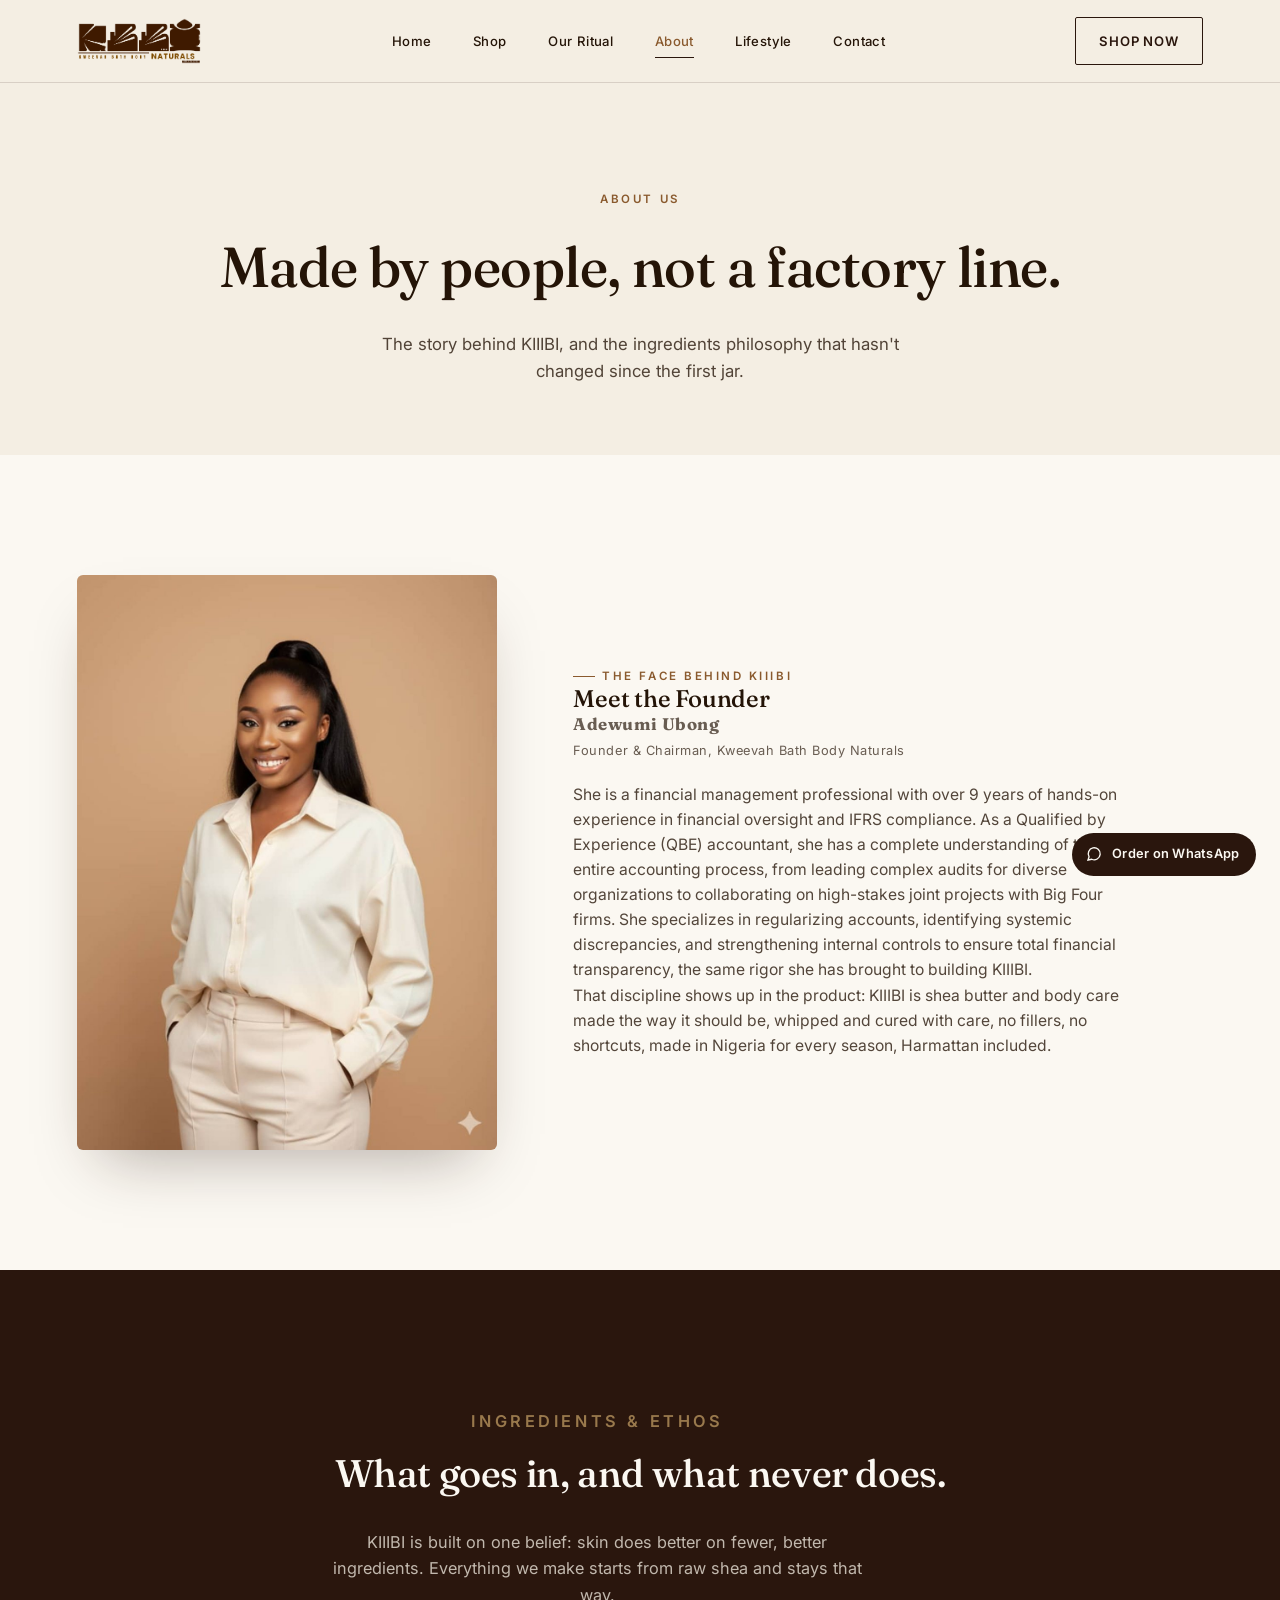
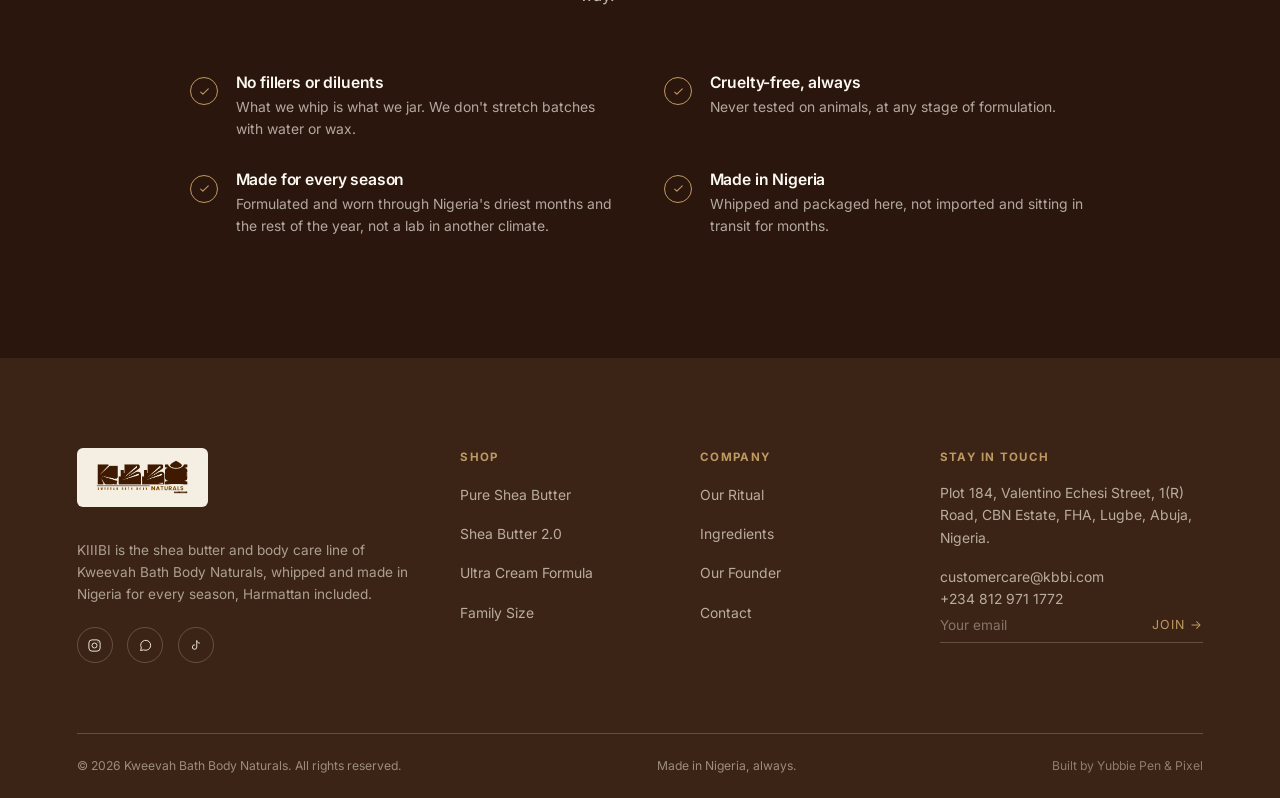
==== commit 94a8538e: "Restore original 6-page website" ====
--- a/about.html
+++ b/about.html
@@ -1,4 +1,4 @@
-﻿<!DOCTYPE html>
+<!DOCTYPE html>
 <html lang="en">
 <head>
 <meta charset="UTF-8">
@@ -210,7 +210,7 @@
     padding:0.9em 2.4em; font-family:'Fraunces',serif; font-style:italic; font-size:1rem; letter-spacing:0.02em; opacity:0.9;
     display:inline-flex; align-items:center; gap:2.4em;
   }
-  .marquee-track span::after{content:'âœ¦'; font-style:normal; font-size:0.7rem; color:var(--brass); margin-left:2.4em;}
+  .marquee-track span::after{content:'✦'; font-style:normal; font-size:0.7rem; color:var(--brass); margin-left:2.4em;}
   @keyframes scroll{ from{transform:translateX(0);} to{transform:translateX(-50%);} }
 
   /* ---------- STATS BAND ---------- */
@@ -410,7 +410,7 @@
   .journal-strip img{width:100%; height:100%; object-fit:cover; transition:transform .5s ease;}
   .journal-strip a:hover img{transform:scale(1.08);}
   .journal-strip a::after{
-    content:'â†—'; position:absolute; top:10px; right:10px; color:#fff; font-size:0.85rem; opacity:0; transition:opacity .3s ease;
+    content:'↗'; position:absolute; top:10px; right:10px; color:#fff; font-size:0.85rem; opacity:0; transition:opacity .3s ease;
   }
   .journal-strip a:hover::after{opacity:1;}
   @media (max-width:700px){.journal-strip{grid-template-columns:repeat(3,1fr);}}
@@ -637,7 +637,7 @@
     font-size:0.85rem; opacity:0.8; padding-left:1.4em; position:relative; margin-bottom:0.5em;
   }
   .modal-content ul.benefits li::before{
-    content:'âœ“'; position:absolute; left:0; color:var(--amber-deep); font-weight:700;
+    content:'✓'; position:absolute; left:0; color:var(--amber-deep); font-weight:700;
   }
   .modal-content p.ingredients{font-size:0.78rem; opacity:0.62; margin-bottom:1.8em; padding-top:1.2em; border-top:1px solid var(--line);}
   .modal-actions{display:flex; align-items:center; justify-content:space-between; flex-wrap:wrap; gap:1em;}
@@ -655,12 +655,14 @@
 <header class="site">
 <div class="wrap">
 <a class="brandmark" href="index.html">
-<img alt="KIIIBI" src="kiiibi-logo.jpeg">
+<img alt="Kweevah Bath Body Naturals" src="[data-uri]"/>
 </a>
 <nav class="primary" id="primaryNav">
 <a href="index.html" data-page="index">Home</a>
 <a href="products.html" data-page="products">Shop</a>
-<a href="signup.html" data-page="signup">Get Notified</a>
+<a href="ritual.html" data-page="ritual">Our Ritual</a>
+<a href="about.html" data-page="about">About</a>
+<a href="lifestyle.html" data-page="lifestyle">Lifestyle</a>
 <a href="contact.html" data-page="contact">Contact</a>
 </nav>
 <div class="nav-actions">
@@ -728,40 +730,46 @@
 <div class="wrap">
 <div class="footer-grid">
 <div class="footer-brand">
-<img class="footer-logo" src="kiiibi-logo.jpeg" alt="KIIIBI">
-<p>KIIIBI is the body care line of Kweevah Bath Body Naturals. Nature meets Refinement. Made in Nigeria.</p>
-<p class="footer-tagline">Nature meets Refinement.</p>
+<div class="footer-logo-plate"><img alt="Kweevah Bath Body Naturals" src="[data-uri]"/></div>
+<p>KIIIBI is the shea butter and body care line of Kweevah Bath Body Naturals, whipped and made in Nigeria for every season, Harmattan included.</p>
 <div class="footer-social">
-<a aria-label="Instagram" href="https://instagram.com/kiiibi1"><svg fill="none" stroke-width="1.6" viewbox="0 0 24 24"><rect height="18" rx="5" width="18" x="3" y="3"></rect><circle cx="12" cy="12" r="4"></circle><circle cx="17.5" cy="6.5" fill="currentColor" r="0.8" stroke="none"></circle></svg></a>
+<a aria-label="Instagram" href="#"><svg fill="none" stroke-width="1.6" viewbox="0 0 24 24"><rect height="18" rx="5" width="18" x="3" y="3"></rect><circle cx="12" cy="12" r="4"></circle><circle cx="17.5" cy="6.5" fill="currentColor" r="0.8" stroke="none"></circle></svg></a>
 <a aria-label="WhatsApp" href="https://wa.me/2348129711772"><svg fill="none" stroke-width="1.6" viewbox="0 0 24 24"><path d="M4 20l1.4-4.2A8 8 0 1 1 9 19L4 20z"></path></svg></a>
+<a aria-label="TikTok" href="#"><svg fill="none" stroke-width="1.6" viewbox="0 0 24 24"><path d="M14 4v10.5a3.5 3.5 0 1 1-3-3.46M14 4c.5 2.5 2 4 5 4.2"></path></svg></a>
 </div>
 </div>
 <div class="footer-col">
 <h5>Shop</h5>
 <ul>
-<li><a href="products.html">Kiiibi Cleanse</a></li>
+<li><a href="products.html">Pure Shea Butter</a></li>
+<li><a href="products.html">Shea Butter 2.0</a></li>
+<li><a href="products.html">Ultra Cream Formula</a></li>
+<li><a href="products.html">Family Size</a></li>
 </ul>
 </div>
 <div class="footer-col">
 <h5>Company</h5>
 <ul>
-<li><a href="about.html">Our Story</a></li>
 <li><a href="ritual.html">Our Ritual</a></li>
+<li><a href="about.html">Ingredients</a></li>
+<li><a href="about.html">Our Founder</a></li>
 <li><a href="contact.html">Contact</a></li>
 </ul>
 </div>
 <div class="footer-col">
 <h5>Stay in Touch</h5>
-<p>contactkiiibi@kiiibi.com</p>
-<p>+234 812 971 1772</p>
-<p>www.kiiibi.com</p>
-<p>@kiiibi1</p>
+<p>Plot 184, Valentino Echesi Street, 1(R) Road, CBN Estate, FHA, Lugbe, Abuja, Nigeria.</p>
+<p style="margin-top:1.2em;">customercare@kbbi.com<br/>+234 812 971 1772</p>
+<form class="footer-form" onsubmit="return false;">
+<input placeholder="Your email" type="email"/>
+<button type="submit">Join →</button>
+</form>
 </div>
 </div>
 <div class="footer-bottom">
 <span>© 2026 Kweevah Bath Body Naturals. All rights reserved.</span>
 <span>Made in Nigeria, always.</span>
-<a class="credit-link" href="https://wa.me/2347032352158?text=Hi%20Yubbie%2C%20I%20saw%20the%20KIIIBI%20website%20and%20I%27d%20like%20to%20talk%20about%20a%20website%20too" target="_blank" rel="noopener">Built by Yubbie Pen & Pixel</a>
+<a class="credit-link" href="https://wa.me/2347032352158?text=Hi%20Yubbie%2C%20I%20saw%20the%20KIIIBI%20website%20and%20I%27d%20like%20to%20talk%20about%20a%20website%20too" target="_blank" rel="noopener">Built by Yubbie Pen &amp; Pixel</a>
 </div>
 </div>
 </footer>
@@ -992,8 +1000,3 @@
 
 </body>
 </html>
-
-
-
-
-
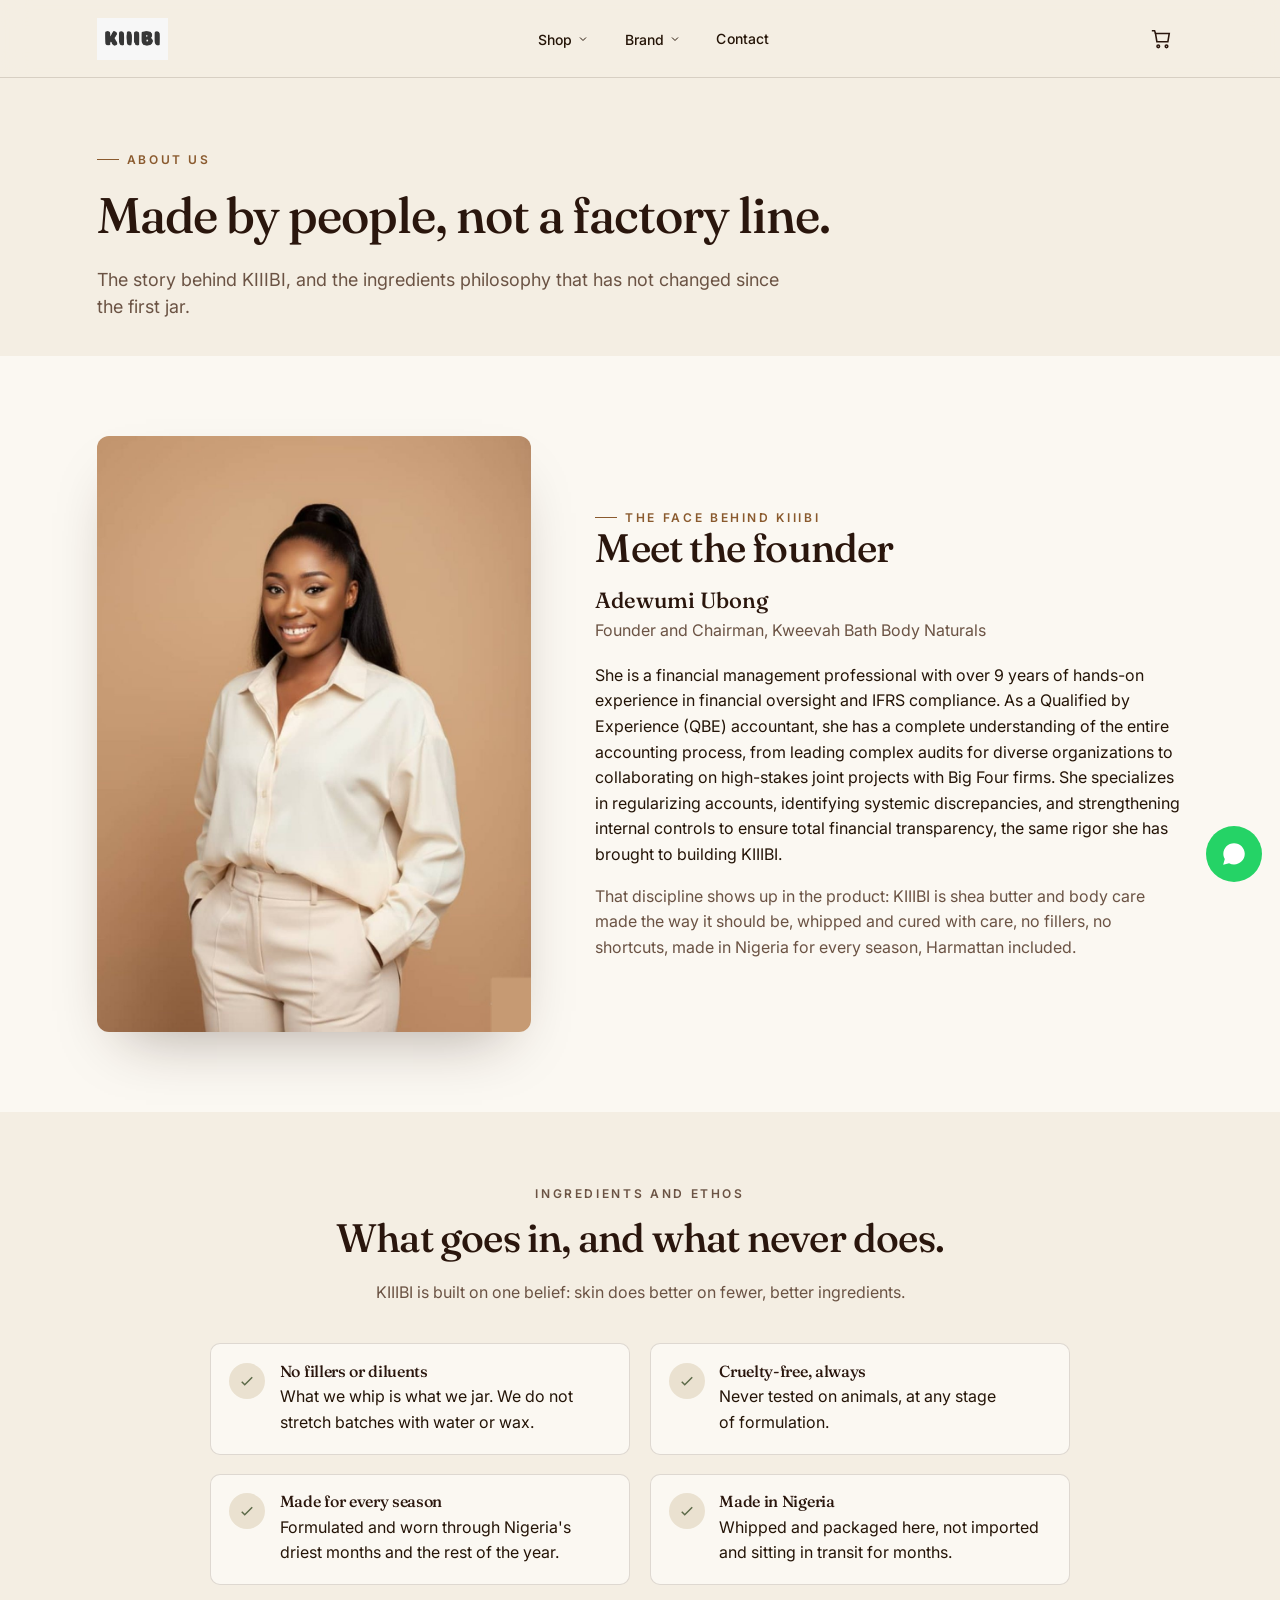
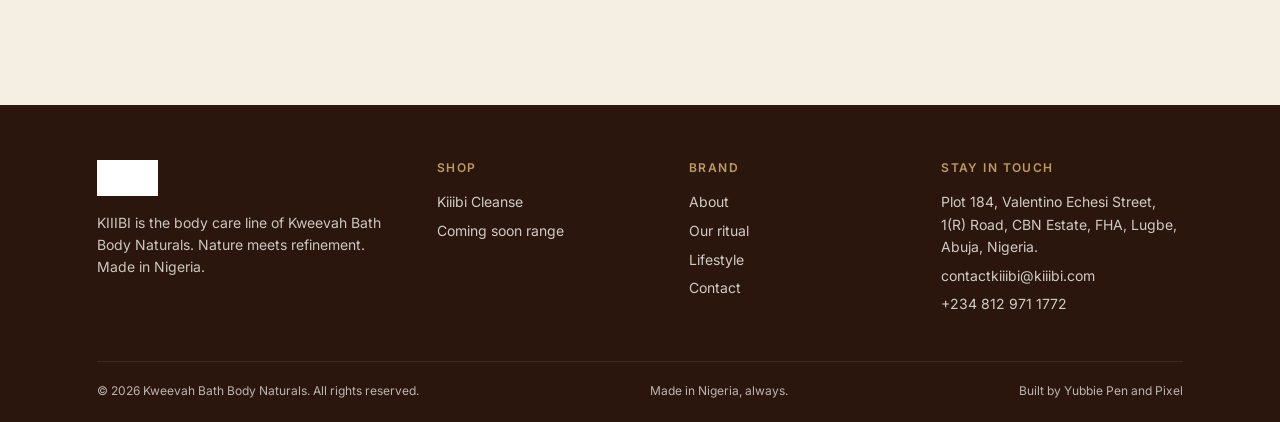
==== commit 33fec4ef: "Fix mobile nav, prices 11,300/12,650, typography, cache-busting" ====
--- a/about.html
+++ b/about.html
@@ -3,1000 +3,133 @@
 <head>
 <meta charset="UTF-8">
 <meta name="viewport" content="width=device-width, initial-scale=1.0">
-<title>About KIIIBI | Kweevah Bath Body Naturals</title>
-<meta name="description" content="The story behind KIIIBI and Kweevah Bath Body Naturals, and the ingredients philosophy behind every jar.">
-<link rel="icon" type="image/png" href="[data-uri]">
-<link href="https://fonts.googleapis.com" rel="preconnect"/>
-<link crossorigin="" href="https://fonts.gstatic.com" rel="preconnect"/>
-<link href="https://fonts.googleapis.com/css2?family=Fraunces:ital,opsz,wght@0,9..144,300;0,9..144,400;0,9..144,500;0,9..144,600;0,9..144,700;1,9..144,400;1,9..144,500&amp;family=Inter:wght@400;500;600;700&amp;display=swap" rel="stylesheet"/>
-<style>
-  :root{
-    --bone:#F4EEE3;
-    --bone-2:#EAE1D0;
-    --paper:#FBF8F2;
-    --umber:#2A160D;
-    --umber-2:#3B2416;
-    --ink:#241407;
-    --amber:#A5713D;
-    --amber-deep:#8A5A2E;
-    --moss:#5C6A48;
-    --brass:#BE9A62;
-    --line: rgba(42,22,13,0.14);
-    --line-light: rgba(244,238,227,0.22);
-    --shadow: 0 30px 60px -25px rgba(42,22,13,0.35);
-    --radius: 2px;
-  }
-
-  *{margin:0;padding:0;box-sizing:border-box;}
-
-  html{scroll-behavior:smooth;}
-  @media (prefers-reduced-motion: reduce){
-    html{scroll-behavior:auto;}
-    *{animation-duration:0.001ms !important; transition-duration:0.001ms !important;}
-  }
-
-  body{
-    background:var(--bone);
-    color:var(--ink);
-    font-family:'Inter',sans-serif;
-    font-size:16px;
-    line-height:1.6;
-    -webkit-font-smoothing:antialiased;
-    overflow-x:hidden;
-  }
-
-  img{max-width:100%;display:block;}
-  a{color:inherit;text-decoration:none;}
-  ul{list-style:none;}
-  button{font-family:inherit;}
-
-  .wrap{
-    max-width:1280px;
-    margin:0 auto;
-    padding:0 6vw;
-  }
-
-  h1,h2,h3,h4{
-    font-family:'Fraunces',serif;
-    font-weight:500;
-    letter-spacing:-0.01em;
-    line-height:1.08;
-  }
-
-  .em{font-style:italic;font-weight:400;color:var(--amber-deep);}
-
-  .eyebrow{
-    font-family:'Inter',sans-serif;
-    font-size:0.72rem;
-    font-weight:600;
-    letter-spacing:0.22em;
-    text-transform:uppercase;
-    color:var(--amber-deep);
-    display:flex;
-    align-items:center;
-    gap:0.6em;
-  }
-  .eyebrow::before{
-    content:'';
-    width:22px;height:1px;
-    background:var(--amber-deep);
-    display:inline-block;
-  }
-
-  .btn{
-    display:inline-flex;
-    align-items:center;
-    gap:0.55em;
-    padding:0.95em 1.8em;
-    font-size:0.82rem;
-    font-weight:600;
-    letter-spacing:0.06em;
-    text-transform:uppercase;
-    border-radius:var(--radius);
-    border:1px solid transparent;
-    cursor:pointer;
-    transition:transform .35s cubic-bezier(.2,.8,.2,1), background .3s ease, color .3s ease, border-color .3s ease;
-  }
-  .btn-primary{background:var(--umber);color:var(--paper);}
-  .btn-primary:hover{background:var(--amber-deep); transform:translateY(-2px);}
-  .btn-ghost{border-color:var(--umber); color:var(--umber);}
-  .btn-ghost:hover{background:var(--umber); color:var(--paper); transform:translateY(-2px);}
-  .btn-light{border-color:var(--line-light); color:var(--paper);}
-  .btn-light:hover{background:var(--paper); color:var(--umber); transform:translateY(-2px);}
-
-  /* ---------- NAV ---------- */
-  header.site{
-    position:fixed; top:0; left:0; right:0; z-index:100;
-    background:rgba(244,238,227,0.86);
-    backdrop-filter:blur(10px);
-    border-bottom:1px solid var(--line);
-    transition:transform .4s ease;
-  }
-  header.site .wrap{
-    display:flex; align-items:center; justify-content:space-between;
-    height:82px;
-  }
-  .brandmark{display:flex; align-items:center; gap:0.7em;}
-  .brandmark img{height:46px; width:auto;}
-  nav.primary{display:flex; align-items:center; gap:2.6em;}
-  nav.primary a{
-    font-size:0.82rem; font-weight:500; letter-spacing:0.03em; position:relative;
-  }
-  nav.primary a::after{
-    content:''; position:absolute; left:0; bottom:-6px; width:0; height:1px; background:var(--umber);
-    transition:width .3s ease;
-  }
-  nav.primary a:hover::after{width:100%;}
-  .nav-actions{display:flex; align-items:center; gap:1em;}
-  .nav-toggle{display:none;}
-
-  @media (max-width:900px){
-    nav.primary{
-      position:fixed; top:82px; left:0; right:0; bottom:0; height:calc(100vh - 82px);
-      background:var(--bone); flex-direction:column;
-      justify-content:center; gap:2em; transform:translateY(-110%); transition:transform .4s ease; z-index:90;
-    }
-    nav.primary.open{transform:translateY(0);}
-    nav.primary a{font-size:1.4rem; font-family:'Fraunces',serif;}
-    .nav-toggle{
-      display:flex; flex-direction:column; gap:5px; background:none; border:none; cursor:pointer; z-index:110; padding:6px;
-    }
-    .nav-toggle span{width:22px; height:1px; background:var(--umber); display:block;}
-    .nav-actions .btn{display:none;}
-  }
-
-  /* ---------- HERO ---------- */
-  .hero{
-    position:relative;
-    padding:190px 0 100px;
-    overflow:hidden;
-  }
-  .hero .wrap{
-    display:grid; grid-template-columns:1.05fr 0.95fr; gap:4vw; align-items:center;
-  }
-  .hero-blob{
-    position:absolute; top:-10%; right:-8%; width:620px; height:620px;
-    background:radial-gradient(circle at 35% 35%, var(--bone-2), transparent 70%);
-    border-radius:44% 56% 61% 39% / 42% 47% 53% 58%;
-    z-index:0;
-    opacity:0.9;
-  }
-  .hero-copy{position:relative; z-index:2;}
-  .hero-copy h1{
-    font-size:clamp(2.6rem, 4.6vw, 4.1rem);
-    margin:0.5em 0 0.5em;
-  }
-  .hero-copy p.lead{
-    max-width:34em; font-size:1.08rem; color:var(--ink); opacity:0.82; margin-bottom:2.1em;
-  }
-  .hero-actions{display:flex; gap:1em; flex-wrap:wrap; margin-bottom:2.6em;}
-  .hero-stats{
-    display:flex; gap:2.4em; flex-wrap:wrap; padding-top:1.8em; border-top:1px solid var(--line);
-  }
-  .hero-stats div{font-size:0.76rem; letter-spacing:0.04em; opacity:0.75; display:flex; align-items:center; gap:0.55em;}
-  .hero-stats span.dot{width:5px; height:5px; border-radius:50%; background:var(--moss); display:inline-block;}
-
-  .hero-visual{position:relative; z-index:2;}
-  .hero-visual .frame{
-    position:relative; border-radius:6px; overflow:hidden;
-    box-shadow:var(--shadow);
-    transform:rotate(1.4deg);
-    background:var(--bone-2);
-    transition:transform .5s cubic-bezier(.2,.8,.2,1);
-  }
-  .hero-visual .frame:hover{transform:rotate(0deg) scale(1.015);}
-  .hero-visual .frame img{width:100%; height:auto; display:block;}
-  .hero-visual .float-tag{
-    position:absolute; bottom:-26px; left:-26px; background:var(--umber); color:var(--paper);
-    padding:1.1em 1.3em; border-radius:4px; box-shadow:var(--shadow); max-width:220px;
-    font-size:0.78rem; line-height:1.5;
-  }
-  .hero-visual .float-tag strong{display:block; font-family:'Fraunces',serif; font-size:1.5rem; font-weight:500; margin-bottom:0.1em;}
-
-  @media (max-width:900px){
-    .hero .wrap{grid-template-columns:1fr; gap:3.5em;}
-    .hero{padding:150px 0 70px;}
-    .hero-visual{max-width:340px; margin:0 auto;}
-    .hero-visual .float-tag{left:0; bottom:-20px;}
-  }
-
-  /* ---------- MARQUEE ---------- */
-  .marquee{
-    background:var(--umber); color:var(--bone-2); overflow:hidden; white-space:nowrap;
-    border-top:1px solid var(--line-light); border-bottom:1px solid var(--line-light);
-  }
-  .marquee-track{display:inline-flex; animation:scroll 32s linear infinite;}
-  .marquee-track span{
-    padding:0.9em 2.4em; font-family:'Fraunces',serif; font-style:italic; font-size:1rem; letter-spacing:0.02em; opacity:0.9;
-    display:inline-flex; align-items:center; gap:2.4em;
-  }
-  .marquee-track span::after{content:'✦'; font-style:normal; font-size:0.7rem; color:var(--brass); margin-left:2.4em;}
-  @keyframes scroll{ from{transform:translateX(0);} to{transform:translateX(-50%);} }
-
-  /* ---------- STATS BAND ---------- */
-  .stats-band{background:var(--paper); border-bottom:1px solid var(--line);}
-  .stats-band .wrap{
-    display:grid; grid-template-columns:repeat(3,1fr); padding:3.4em 6vw;
-  }
-  .stat{text-align:center; padding:0 1em; position:relative;}
-  .stat:not(:last-child)::after{
-    content:''; position:absolute; right:0; top:10%; height:80%; width:1px; background:var(--line);
-  }
-  .stat .num{
-    font-family:'Fraunces',serif; font-size:clamp(2rem,3.4vw,2.9rem); color:var(--amber-deep); display:block; line-height:1;
-  }
-  .stat .label{font-size:0.78rem; letter-spacing:0.06em; text-transform:uppercase; opacity:0.68; margin-top:0.7em; display:block;}
-  @media (max-width:700px){
-    .stats-band .wrap{grid-template-columns:1fr; gap:1.8em;}
-    .stat:not(:last-child)::after{display:none;}
-  }
-
-  /* ---------- SECTION GENERIC ---------- */
-  section{padding:120px 0;}
-  .section-head{max-width:640px; margin-bottom:4.2em;}
-  .section-head h2{font-size:clamp(2rem, 3.4vw, 2.9rem); margin-top:0.5em;}
-  .section-head p{margin-top:1.1em; opacity:0.78; font-size:1.02rem; max-width:36em;}
-  .section-head.center{margin-left:auto; margin-right:auto; text-align:center;}
-  .section-head.center .eyebrow{justify-content:center;}
-  .section-head.center .eyebrow::before{display:none;}
-
-  /* ---------- PROCESS / SIGNATURE ---------- */
-  .process{background:var(--paper); position:relative;}
-  .process-sticky-wrap{position:relative;}
-  .process-progress{
-    position:relative; height:2px; background:var(--line); margin:0 0 5.5em; border-radius:2px; overflow:visible;
-  }
-  .process-progress-fill{
-    position:absolute; top:0; left:0; height:100%; width:0%; background:var(--amber-deep); border-radius:2px;
-    transition:width .1s linear;
-  }
-  .process-grid{
-    display:grid; grid-template-columns:repeat(5,1fr); gap:1.6em; position:relative;
-  }
-  .stage{
-    opacity:0.32; transition:opacity .5s ease, transform .5s ease; transform:translateY(6px);
-  }
-  .stage.active{opacity:1; transform:translateY(0);}
-  .stage .node{
-    width:44px; height:44px; border-radius:50%; border:1px solid var(--line);
-    display:flex; align-items:center; justify-content:center; margin-bottom:1.4em;
-    background:var(--bone); position:relative; transition:border-color .5s ease, background .5s ease;
-  }
-  .stage.active .node{border-color:var(--amber-deep); background:var(--umber);}
-  .stage .node svg{width:20px; height:20px; stroke:var(--umber); transition:stroke .5s ease;}
-  .stage.active .node svg{stroke:var(--bone-2);}
-  .stage .num{font-size:0.68rem; letter-spacing:0.14em; color:var(--amber-deep); font-weight:600; display:block; margin-bottom:0.6em;}
-  .stage h4{font-size:1.15rem; font-weight:500; margin-bottom:0.5em;}
-  .stage p{font-size:0.87rem; opacity:0.72; line-height:1.55;}
-
-  @media (max-width:900px){
-    .process-grid{grid-template-columns:1fr; gap:2.6em;}
-    .stage{opacity:1; transform:none;}
-    .stage .node{border-color:var(--amber-deep); background:var(--umber);}
-    .stage .node svg{stroke:var(--bone-2);}
-  }
-
-  /* ---------- PRODUCTS ---------- */
-  .products{background:var(--bone);}
-  .product-grid{
-    display:grid; grid-template-columns:repeat(4, minmax(0, 1fr)); gap:1.6px; background:var(--line);
-    border:1px solid var(--line);
-  }
-  .product-card{
-    background:var(--paper); padding:2.6em 2.2em 2.4em; display:flex; flex-direction:column;
-    perspective:900px; min-width:0; overflow:hidden;
-  }
-  .product-card .thumb{
-    aspect-ratio:1/1; display:flex; align-items:center; justify-content:center; margin-bottom:1.8em;
-    background:var(--bone-2); border-radius:4px; overflow:hidden; position:relative; width:100%; min-width:0;
-    transition:transform .25s ease-out; transform-style:preserve-3d; will-change:transform;
-  }
-  .product-card .thumb img{max-width:78%; max-height:78%; width:auto; height:auto; object-fit:contain; transition:transform .5s cubic-bezier(.2,.8,.2,1);}
-  .product-card:hover .thumb img{transform:scale(1.06);}
-  .product-card .tag{
-    font-size:0.66rem; letter-spacing:0.12em; text-transform:uppercase; color:var(--moss); font-weight:600; margin-bottom:0.7em;
-  }
-  .product-card h3{font-size:1.35rem; font-weight:500; margin-bottom:0.4em;}
-  .product-card .desc{font-size:0.85rem; opacity:0.68; margin-bottom:1.6em; flex-grow:1;}
-  .product-card .meta{
-    display:flex; align-items:center; justify-content:space-between; padding-top:1.2em; border-top:1px solid var(--line); margin-bottom:1.4em; flex-wrap:wrap; gap:0.4em;
-  }
-  .product-card .meta .size{font-size:0.78rem; opacity:0.65;}
-  .product-card .meta .price{font-family:'Fraunces',serif; font-size:1.02rem; color:var(--amber-deep);}
-  .limited-tag{font-style:normal; color:var(--amber-deep); font-weight:600;}
-  .product-card .order{
-    text-align:center; font-size:0.72rem; font-weight:600; letter-spacing:0.08em; text-transform:uppercase;
-    border:1px solid var(--umber); padding:0.9em; border-radius:2px; transition:all .3s ease;
-  }
-  .product-card .order:hover{background:var(--umber); color:var(--paper);}
-
-  @media (max-width:900px){
-    .product-grid{grid-template-columns:minmax(0,1fr) minmax(0,1fr);}
-  }
-  @media (max-width:560px){
-    .product-grid{grid-template-columns:minmax(0,1fr);}
-  }
-
-  /* ---------- ETHOS ---------- */
-  .ethos{background:var(--umber); color:var(--bone);}
-  .ethos .wrap{display:block;}
-  .ethos-copy-solo{max-width:900px; margin:0 auto;}
-  .ethos-copy .section-head.center{max-width:640px;}
-  .ethos-copy .eyebrow{color:var(--brass);}
-  .ethos-copy .eyebrow::before{background:var(--brass);}
-  .ethos-copy h2{color:var(--paper); margin:0.5em 0 0.9em; font-size:clamp(1.9rem,3vw,2.6rem);}
-  .ethos-copy .section-head p{opacity:0.75; max-width:34em;}
-  .ethos-list{display:grid; grid-template-columns:1fr 1fr; gap:2em 3em; margin-top:1em;}
-  .ethos-item{display:flex; gap:1.1em; align-items:flex-start;}
-  .ethos-item .mark{
-    width:28px; height:28px; border:1px solid var(--brass); border-radius:50%; flex-shrink:0;
-    display:flex; align-items:center; justify-content:center; margin-top:0.15em;
-  }
-  .ethos-item .mark svg{width:13px; height:13px; stroke:var(--brass);}
-  .ethos-item h4{font-family:'Inter',sans-serif; font-weight:600; font-size:0.98rem; margin-bottom:0.25em; color:var(--paper);}
-  .ethos-item p{font-size:0.87rem; opacity:0.68; max-width:32em;}
-
-  @media (max-width:700px){
-    .ethos-list{grid-template-columns:1fr;}
-  }
-
-  /* ---------- FOUNDER ---------- */
-  .founder{background:var(--paper);}
-  .founder .wrap{display:grid; grid-template-columns:0.8fr 1.2fr; gap:6vw; align-items:center;}
-  .founder-visual{position:relative;}
-  .founder-visual .photo-main{border-radius:6px; box-shadow:var(--shadow); overflow:hidden;}
-  .founder-copy blockquote{
-    font-family:'Fraunces',serif; font-style:italic; font-weight:400; font-size:clamp(1.3rem,2vw,1.7rem);
-    color:var(--umber); margin:1.1em 0 1.6em; line-height:1.4; max-width:26em;
-  }
-  .founder-copy .sig{font-size:0.8rem; letter-spacing:0.04em; opacity:0.68; margin-bottom:1.6em;}
-  .founder-copy .sig strong{display:block; font-family:'Fraunces',serif; font-size:1.05rem; font-style:normal; color:var(--ink); opacity:1; margin-bottom:0.15em;}
-  .founder-copy > p.bio{opacity:0.78; max-width:36em; font-size:0.98rem;}
-
-  @media (max-width:900px){
-    .founder .wrap{grid-template-columns:1fr;}
-    .founder-visual{max-width:340px; margin:0 auto 2.8em;}
-  }
-
-  /* ---------- RITUAL / LIFESTYLE BREAK ---------- */
-  .lifestyle-break{
-    position:relative; min-height:70vh; display:flex; align-items:flex-end; padding-bottom:5em;
-    background-size:cover; background-position:center;
-  }
-  .lifestyle-break::before{
-    content:''; position:absolute; inset:0; background:linear-gradient(0deg, rgba(20,10,4,0.82) 0%, rgba(20,10,4,0.1) 55%);
-  }
-  .lifestyle-break .wrap{position:relative; z-index:2;}
-  .lifestyle-break blockquote{
-    font-family:'Fraunces',serif; font-weight:400; font-style:italic; color:var(--paper);
-    font-size:clamp(1.5rem, 2.6vw, 2.3rem); max-width:20em; line-height:1.3;
-  }
-  .lifestyle-break cite{
-    display:block; margin-top:1.2em; font-style:normal; font-size:0.78rem; letter-spacing:0.1em;
-    text-transform:uppercase; color:var(--bone-2); opacity:0.8;
-  }
-
-  /* ---------- REVIEWS CAROUSEL ---------- */
-  .reviews{background:var(--bone-2); overflow:hidden;}
-  .review-track-wrap{position:relative;}
-  .review-track{
-    display:flex; gap:1.6px; overflow-x:auto; scroll-snap-type:x mandatory; scrollbar-width:none;
-    background:var(--line); border:1px solid var(--line); border-radius:4px;
-  }
-  .review-track::-webkit-scrollbar{display:none;}
-  .review-card{
-    background:var(--paper); padding:2.6em; flex:0 0 100%; scroll-snap-align:start;
-  }
-  @media (min-width:700px){ .review-card{flex:0 0 50%;} }
-  .stars{color:var(--amber-deep); font-size:0.9rem; letter-spacing:0.15em; margin-bottom:1.2em;}
-  .review-card p.quote{font-size:1.02rem; opacity:0.85; margin-bottom:1.8em; min-height:5.2em;}
-  .review-card .who{font-size:0.85rem; font-weight:600; letter-spacing:0.03em;}
-  .review-card .who span{display:block; font-weight:400; opacity:0.55; font-size:0.72rem; margin-top:0.15em; letter-spacing:0.08em; text-transform:uppercase;}
-  .review-nav{display:flex; justify-content:center; gap:0.6em; margin-top:2.2em;}
-  .review-nav button{
-    width:8px; height:8px; border-radius:50%; border:none; background:var(--line); cursor:pointer; padding:0;
-    transition:background .3s ease, transform .3s ease;
-  }
-  .review-nav button.active{background:var(--amber-deep); transform:scale(1.3);}
-
-  /* ---------- JOURNAL / SOCIAL ---------- */
-  .journal{background:var(--bone); text-align:center;}
-  .journal-strip{
-    display:grid; grid-template-columns:repeat(5,1fr); gap:0.8em; margin-top:3.5em;
-  }
-  .journal-strip a{
-    display:block; aspect-ratio:1/1; overflow:hidden; border-radius:4px; position:relative;
-  }
-  .journal-strip img{width:100%; height:100%; object-fit:cover; transition:transform .5s ease;}
-  .journal-strip a:hover img{transform:scale(1.08);}
-  .journal-strip a::after{
-    content:'↗'; position:absolute; top:10px; right:10px; color:#fff; font-size:0.85rem; opacity:0; transition:opacity .3s ease;
-  }
-  .journal-strip a:hover::after{opacity:1;}
-  @media (max-width:700px){.journal-strip{grid-template-columns:repeat(3,1fr);}}
-
-  /* ---------- CTA BAND ---------- */
-  .cta-band{
-    background:var(--umber); color:var(--paper); text-align:center; padding:100px 0;
-  }
-  .cta-band h2{font-size:clamp(2rem,4vw,3.1rem); max-width:16em; margin:0.5em auto 1em;}
-  .cta-band p{opacity:0.72; max-width:30em; margin:0 auto 2.4em;}
-  .cta-band .actions{display:flex; justify-content:center; gap:1em; flex-wrap:wrap;}
-  .cta-band .direct-line{margin-top:2.4em; font-size:0.82rem; opacity:0.6;}
-  .cta-band .direct-line a{text-decoration:underline; text-underline-offset:3px;}
-
-  /* ---------- FOOTER ---------- */
-  footer{background:var(--umber-2); color:var(--bone-2); padding-top:90px;}
-  .footer-grid{
-    display:grid; grid-template-columns:1.4fr 0.8fr 0.8fr 1.1fr; gap:3em; padding-bottom:70px; border-bottom:1px solid var(--line-light);
-  }
-  .footer-grid > *{min-width:0;}
-  .footer-logo-plate{
-    background:var(--bone); display:inline-block; padding:0.8em 1.2em; border-radius:6px; margin-bottom:1.6em; max-width:100%;
-  }
-  .footer-logo-plate img{height:34px; width:auto; display:block; max-width:100%;}
-  .footer-brand p{font-size:0.85rem; opacity:0.65; max-width:26em; margin-bottom:1.6em;}
-  .footer-social{display:flex; gap:0.9em;}
-  .footer-social a{
-    width:36px; height:36px; border:1px solid var(--line-light); border-radius:50%;
-    display:flex; align-items:center; justify-content:center; transition:all .3s ease;
-  }
-  .footer-social a:hover{background:var(--brass); border-color:var(--brass);}
-  .footer-social svg{width:15px; height:15px; stroke:var(--bone-2);}
-  .footer-col h5{font-size:0.72rem; letter-spacing:0.12em; text-transform:uppercase; color:var(--brass); margin-bottom:1.4em;}
-  .footer-col ul{display:flex; flex-direction:column; gap:0.85em;}
-  .footer-col a{font-size:0.87rem; opacity:0.72; transition:opacity .3s ease;}
-  .footer-col a:hover{opacity:1;}
-  .footer-col p{font-size:0.87rem; opacity:0.72; margin-bottom:0.4em; word-break:break-word;}
-  .footer-form{display:flex; margin-top:0.4em; border-bottom:1px solid var(--line-light); padding-bottom:0.6em;}
-  .footer-form input{
-    background:none; border:none; color:var(--bone-2); font-size:0.85rem; flex-grow:1; min-width:0; outline:none; font-family:'Inter',sans-serif;
-  }
-  .footer-form input::placeholder{color:rgba(244,238,227,0.4);}
-  .footer-form button{background:none; border:none; color:var(--brass); font-size:0.78rem; letter-spacing:0.08em; text-transform:uppercase; cursor:pointer; flex-shrink:0;}
-  .footer-bottom{
-    display:flex; justify-content:space-between; align-items:center; padding:1.8em 0; font-size:0.76rem; opacity:0.55; flex-wrap:wrap; gap:1em;
-  }
-  .footer-bottom .credit-link{opacity:0.85; transition:opacity .3s ease;}
-  .footer-bottom .credit-link:hover{opacity:1; text-decoration:underline; text-underline-offset:3px;}
-
-  @media (max-width:900px){
-    .footer-grid{grid-template-columns:minmax(0,1fr) minmax(0,1fr); row-gap:2.4em;}
-    .footer-brand{grid-column:1/-1;}
-  }
-
-  .reveal{opacity:0; transform:translateY(24px); transition:opacity .8s ease, transform .8s ease;}
-  .reveal.in{opacity:1; transform:translateY(0);}
-
-  /* ---------- FLOATING WHATSAPP ---------- */
-  .float-whatsapp{
-    position:fixed; right:24px; bottom:24px; z-index:200;
-    background:var(--umber); color:var(--paper); border-radius:40px;
-    display:flex; align-items:center; gap:0.7em; padding:0.9em 1.3em 0.9em 1em;
-    box-shadow:var(--shadow); font-size:0.8rem; font-weight:600; letter-spacing:0.02em;
-    transform:translateY(0); transition:transform .3s ease, background .3s ease;
-  }
-  .float-whatsapp:hover{background:var(--amber-deep); transform:translateY(-3px);}
-  .float-whatsapp svg{width:18px; height:18px; stroke:var(--paper); flex-shrink:0;}
-  @media (max-width:560px){
-    .float-whatsapp span.label{display:none;}
-    .float-whatsapp{padding:0.9em; border-radius:50%;}
-  }
-
-  /* ---------- NAV ACTIVE STATE ---------- */
-  nav.primary a.current{color:var(--amber-deep);}
-  nav.primary a.current::after{width:100%;}
-
-  /* ---------- INTRO SPLASH ---------- */
-  body.splash-lock{overflow:hidden; height:100vh;}
-  #introSplash{
-    position:fixed; inset:0; z-index:500; background:var(--bone);
-    display:flex; align-items:center; justify-content:center;
-    transition:opacity 0.8s ease;
-    cursor:pointer;
-  }
-  #introSplash.fade-out{opacity:0;}
-
-  .splash-stage{
-    position:absolute; inset:0; display:flex; align-items:center; justify-content:center;
-    opacity:0; transition:opacity 0.6s ease; pointer-events:none;
-  }
-  .splash-stage.active{opacity:1;}
-
-  .splash-stage-text .splash-mark{
-    font-family:'Fraunces',serif; font-weight:500; color:var(--umber);
-    font-size:clamp(2.6rem, 8vw, 5.5rem);
-    letter-spacing:0.35em; padding-left:0.35em;
-    display:flex;
-  }
-  .splash-letter{
-    display:inline-block;
-    opacity:0; transform:translateY(16px);
-    transition:opacity .55s ease, transform .55s ease;
-    transition-delay: calc(var(--i, 0) * 0.12s);
-  }
-  .splash-stage-text.active .splash-letter{
-    opacity:1; transform:translateY(0);
-  }
-
-  .splash-stage-writeup{padding:8vw;}
-  .writeup-line{
-    position:absolute; inset:0; display:flex; align-items:center; justify-content:center;
-    padding:0 8vw;
-    opacity:0; transform:translateY(14px);
-    transition:opacity 0.8s ease, transform 0.8s ease;
-  }
-  .writeup-line.active{opacity:1; transform:translateY(0);}
-  .writeup-line p{
-    max-width:32em; text-align:center;
-    font-family:'Fraunces',serif; font-style:italic; font-weight:400; color:var(--umber);
-    font-size:clamp(1.3rem, 2.6vw, 2rem); line-height:1.45;
-  }
-  @media (prefers-reduced-motion: reduce){
-    .writeup-line{transition:none;}
-  }
-
-  @media (prefers-reduced-motion: reduce){
-    .splash-letter{transition:none; opacity:1; transform:none;}
-  }
-
-  /* ---------- POP-UP-AND-GO MESSAGES ---------- */
-  .pop-message{
-    padding:100px 0; text-align:center;
-  }
-  .pop-message .wrap{
-    opacity:0; transform:translateY(28px) scale(0.98);
-    transition:opacity 0.8s ease, transform 0.8s ease;
-  }
-  .pop-message.in .wrap{opacity:1; transform:translateY(0) scale(1);}
-  .pop-message p{
-    font-family:'Fraunces',serif; font-style:italic; font-weight:400;
-    font-size:clamp(1.5rem, 3vw, 2.4rem); color:var(--umber);
-    max-width:18em; margin:0 auto; line-height:1.35;
-  }
-  .pop-message.on-dark{background:var(--umber);}
-  .pop-message.on-dark p{color:var(--paper);}
-
-  /* ---------- PAGE INTRO BLOCK (for inner pages) ---------- */
-  .page-intro{padding:190px 0 70px; text-align:center;}
-  .page-intro .eyebrow{justify-content:center;}
-  .page-intro .eyebrow::before{display:none;}
-  .page-intro h1{font-size:clamp(2.4rem, 4.4vw, 3.6rem); margin:0.5em auto 0.6em; max-width:16em;}
-  .page-intro p.lead{max-width:34em; margin:0 auto; opacity:0.78; font-size:1.05rem;}
-
-  /* ---------- HOME TEASER SECTIONS ---------- */
-  .teaser{padding:100px 0;}
-  .teaser .wrap{display:grid; grid-template-columns:1fr 1fr; gap:5vw; align-items:center;}
-  .teaser-copy .eyebrow{margin-bottom:0.6em;}
-  .teaser-copy h2{font-size:clamp(1.8rem, 3vw, 2.6rem); margin-bottom:0.7em;}
-  .teaser-copy p{opacity:0.78; margin-bottom:1.6em; max-width:32em;}
-  .teaser-visual img{border-radius:6px; box-shadow:var(--shadow); width:100%;}
-  .teaser.reverse .wrap{grid-template-columns:1fr 1fr;}
-  .teaser.reverse .teaser-visual{order:-1;}
-  @media (max-width:900px){
-    .teaser .wrap{grid-template-columns:1fr;}
-    .teaser.reverse .teaser-visual{order:0;}
-  }
-
-
-
-  /* ---------- PLACEHOLDER BADGE ---------- */
-  .placeholder-badge{
-    display:inline-block; margin-left:0.7em;
-    font-size:0.6rem; font-weight:600; letter-spacing:0.06em; text-transform:uppercase;
-    color:var(--amber-deep); background:none; border:1px solid var(--amber-deep); border-radius:20px;
-    padding:0.15em 0.65em; vertical-align:middle;
-  }
-  .modal-content .tag{display:flex; align-items:center; flex-wrap:wrap;}
-
-  /* ---------- ROLLING LIFESTYLE GALLERY ---------- */
-  .gallery-roll{background:var(--paper); padding:150px 0 60px; overflow:hidden; border-bottom:1px solid var(--line);}
-  .gallery-roll-track{display:flex; gap:1.2em; animation:galleryScroll 38s linear infinite;}
-  .gallery-roll:hover .gallery-roll-track{animation-play-state:paused;}
-  .gallery-roll-track img{
-    height:280px; width:auto; border-radius:6px; flex-shrink:0; box-shadow:var(--shadow); object-fit:cover;
-  }
-  @keyframes galleryScroll{ from{transform:translateX(0);} to{transform:translateX(-50%);} }
-  @media (max-width:700px){
-    .gallery-roll-track img{height:190px;}
-  }
-
-
-  /* ---------- PRODUCT READ MORE + MODAL ---------- */
-  .product-card .read-more{
-    text-align:center; font-size:0.72rem; font-weight:600; letter-spacing:0.08em; text-transform:uppercase;
-    background:none; border:none; color:var(--amber-deep); padding:0.7em 0; cursor:pointer; margin-top:0.4em;
-    border-bottom:1px solid transparent; transition:border-color .3s ease;
-  }
-  .product-card .read-more:hover{border-color:var(--amber-deep);}
-
-  .modal-overlay{
-    position:fixed; inset:0; z-index:300; background:rgba(20,10,4,0.55);
-    display:flex; align-items:center; justify-content:center; padding:5vw;
-    opacity:0; pointer-events:none; transition:opacity .35s ease;
-  }
-  .modal-overlay.open{opacity:1; pointer-events:auto;}
-  .modal-box{
-    background:var(--paper); max-width:920px; width:100%; max-height:86vh; overflow-y:auto;
-    border-radius:8px; display:grid; grid-template-columns:0.9fr 1.1fr; position:relative;
-    box-shadow:var(--shadow); transform:translateY(18px); transition:transform .35s ease;
-  }
-  .modal-overlay.open .modal-box{transform:translateY(0);}
-  .modal-close{
-    position:absolute; top:16px; right:18px; background:none; border:none; font-size:1.6rem; line-height:1;
-    color:var(--umber); cursor:pointer; z-index:2;
-  }
-  .modal-img{background:var(--bone-2); display:flex; align-items:center; justify-content:center; padding:2em; position:relative;}
-  .modal-img img{width:100%; height:auto; max-height:420px; object-fit:contain;}
-  .modal-content{padding:2.6em 2.4em 2.4em;}
-  .modal-content .tag{font-size:0.66rem; letter-spacing:0.12em; text-transform:uppercase; color:var(--moss); font-weight:600; margin-bottom:0.6em;}
-  .modal-content h3{font-family:'Fraunces',serif; font-size:1.7rem; font-weight:500; margin-bottom:0.7em;}
-  .modal-content p.desc{opacity:0.78; margin-bottom:1.4em; font-size:0.95rem;}
-  .modal-content ul.benefits{margin-bottom:1.4em;}
-  .modal-content ul.benefits li{
-    font-size:0.85rem; opacity:0.8; padding-left:1.4em; position:relative; margin-bottom:0.5em;
-  }
-  .modal-content ul.benefits li::before{
-    content:'✓'; position:absolute; left:0; color:var(--amber-deep); font-weight:700;
-  }
-  .modal-content p.ingredients{font-size:0.78rem; opacity:0.62; margin-bottom:1.8em; padding-top:1.2em; border-top:1px solid var(--line);}
-  .modal-actions{display:flex; align-items:center; justify-content:space-between; flex-wrap:wrap; gap:1em;}
-  .modal-actions .sizes{font-size:0.82rem; opacity:0.7;}
-
-  @media (max-width:700px){
-    .modal-box{grid-template-columns:1fr; max-height:90vh;}
-    .modal-img img{max-height:260px;}
-  }
-
-</style>
-
+<title>About | KIIIBI</title>
+<meta name="description" content="The story behind KIIIBI and founder Adewumi Ubong of Kweevah Bath Body Naturals.">
+<link rel="icon" href="assets/favicon.png">
+<link rel="preconnect" href="https://fonts.googleapis.com">
+<link rel="preconnect" href="https://fonts.gstatic.com" crossorigin>
+<link href="https://fonts.googleapis.com/css2?family=Fraunces:ital,opsz,wght@0,9..144,400;0,9..144,500;0,9..144,600;1,9..144,400&family=Inter:wght@400;500;600;700&display=swap" rel="stylesheet">
+<link rel="stylesheet" href="css/site.css?v=2">
 </head>
 <body>
+<a class="skip" href="#top">Skip to content</a>
 <header class="site">
 <div class="wrap">
-<a class="brandmark" href="index.html">
-<img alt="Kweevah Bath Body Naturals" src="[data-uri]"/>
-</a>
+<a class="brandmark" href="index.html"><img src="assets/logo.jpeg" alt="KIIIBI"></a>
 <nav class="primary" id="primaryNav">
-<a href="index.html" data-page="index">Home</a>
-<a href="products.html" data-page="products">Shop</a>
-<a href="ritual.html" data-page="ritual">Our Ritual</a>
-<a href="about.html" data-page="about">About</a>
-<a href="lifestyle.html" data-page="lifestyle">Lifestyle</a>
-<a href="contact.html" data-page="contact">Contact</a>
+<div class="nav-drop">
+<button type="button">Shop <svg viewBox="0 0 24 24"><path d="M6 9l6 6 6-6"/></svg></button>
+<div class="menu">
+<a href="product.html">Kiiibi Cleanse <span>Available now</span></a>
+<a href="products.html">The range <span>Coming soon</span></a>
+</div>
+</div>
+<div class="nav-drop">
+<button type="button">Brand <svg viewBox="0 0 24 24"><path d="M6 9l6 6 6-6"/></svg></button>
+<div class="menu">
+<a href="about.html" data-page="about.html">About</a>
+<a href="ritual.html">Our ritual</a>
+<a href="lifestyle.html">Lifestyle</a>
+</div>
+</div>
+<a href="contact.html">Contact</a>
 </nav>
 <div class="nav-actions">
-<a class="btn btn-ghost" href="products.html">Shop Now</a>
-<button aria-label="Toggle menu" class="nav-toggle" id="navToggle">
-<span></span><span></span><span></span>
-</button>
+<a class="icon-btn" href="cart.html" aria-label="Cart">
+<svg viewBox="0 0 24 24"><path d="M6 6h15l-1.5 9h-12z"/><path d="M6 6L5 3H2"/><circle cx="9" cy="20" r="1.4"/><circle cx="18" cy="20" r="1.4"/></svg>
+<span class="cart-count">0</span>
+</a>
+<button class="nav-toggle" id="navToggle" aria-label="Open menu"><span></span><span></span><span></span></button>
 </div>
 </div>
 </header>
+
 <main id="top">
 <section class="page-intro">
 <div class="wrap">
-<p class="eyebrow">About Us</p>
+<p class="eyebrow">About us</p>
 <h1>Made by people, not a factory line.</h1>
-<p class="lead">The story behind KIIIBI, and the ingredients philosophy that hasn't changed since the first jar.</p>
+<p class="lead">The story behind KIIIBI, and the ingredients philosophy that has not changed since the first jar.</p>
 </div>
 </section>
-<section class="founder" id="founder">
+
+<section class="founder">
 <div class="wrap">
-<div class="founder-visual reveal">
-<div class="photo-main"><img alt="Adewumi Ubong, Founder and Chairman of Kweevah Bath Body Naturals" src="[data-uri]"/></div>
-</div>
-<div class="founder-copy reveal">
-<p class="eyebrow">The Face Behind KIIIBI</p>
-<h2>Meet the Founder</h2>
-<p class="sig"><strong>Adewumi Ubong</strong>Founder &amp; Chairman, Kweevah Bath Body Naturals</p>
-<p class="bio">She is a financial management professional with over 9 years of hands-on experience in financial oversight and IFRS compliance. As a Qualified by Experience (QBE) accountant, she has a complete understanding of the entire accounting process, from leading complex audits for diverse organizations to collaborating on high-stakes joint projects with Big Four firms. She specializes in regularizing accounts, identifying systemic discrepancies, and strengthening internal controls to ensure total financial transparency, the same rigor she has brought to building KIIIBI.</p>
-<p class="bio">That discipline shows up in the product: KIIIBI is shea butter and body care made the way it should be, whipped and cured with care, no fillers, no shortcuts, made in Nigeria for every season, Harmattan included.</p>
+<div class="photo"><img src="assets/founder.jpg" alt="Adewumi Ubong, Founder and Chairman of Kweevah Bath Body Naturals"></div>
+<div>
+<p class="eyebrow">The face behind KIIIBI</p>
+<h2>Meet the founder</h2>
+<p class="sig"><strong>Adewumi Ubong</strong>Founder and Chairman, Kweevah Bath Body Naturals</p>
+<p>She is a financial management professional with over 9 years of hands-on experience in financial oversight and IFRS compliance. As a Qualified by Experience (QBE) accountant, she has a complete understanding of the entire accounting process, from leading complex audits for diverse organizations to collaborating on high-stakes joint projects with Big Four firms. She specializes in regularizing accounts, identifying systemic discrepancies, and strengthening internal controls to ensure total financial transparency, the same rigor she has brought to building KIIIBI.</p>
+<p style="margin-top:1rem;color:var(--muted)">That discipline shows up in the product: KIIIBI is shea butter and body care made the way it should be, whipped and cured with care, no fillers, no shortcuts, made in Nigeria for every season, Harmattan included.</p>
 </div>
 </div>
 </section>
-<section class="ethos" id="ethos">
+
+<section class="ethos">
 <div class="wrap">
-<div class="ethos-copy reveal ethos-copy-solo">
 <div class="section-head center">
-<p class="eyebrow">Ingredients &amp; Ethos</p>
+<p class="eyebrow">Ingredients and ethos</p>
 <h2>What goes in, and what never does.</h2>
-<p>KIIIBI is built on one belief: skin does better on fewer, better ingredients. Everything we make starts from raw shea and stays that way.</p>
+<p>KIIIBI is built on one belief: skin does better on fewer, better ingredients.</p>
 </div>
 <div class="ethos-list">
 <div class="ethos-item">
-<div class="mark"><svg fill="none" stroke-linecap="round" stroke-linejoin="round" stroke-width="2" viewbox="0 0 24 24"><path d="M5 13l4 4L19 7"></path></svg></div>
-<div><h4>No fillers or diluents</h4><p>What we whip is what we jar. We don't stretch batches with water or wax.</p></div>
+<div class="mark"><svg viewBox="0 0 24 24" fill="none" stroke-width="2"><path d="M5 13l4 4L19 7"/></svg></div>
+<div><h4>No fillers or diluents</h4><p>What we whip is what we jar. We do not stretch batches with water or wax.</p></div>
 </div>
 <div class="ethos-item">
-<div class="mark"><svg fill="none" stroke-linecap="round" stroke-linejoin="round" stroke-width="2" viewbox="0 0 24 24"><path d="M5 13l4 4L19 7"></path></svg></div>
+<div class="mark"><svg viewBox="0 0 24 24" fill="none" stroke-width="2"><path d="M5 13l4 4L19 7"/></svg></div>
 <div><h4>Cruelty-free, always</h4><p>Never tested on animals, at any stage of formulation.</p></div>
 </div>
 <div class="ethos-item">
-<div class="mark"><svg fill="none" stroke-linecap="round" stroke-linejoin="round" stroke-width="2" viewbox="0 0 24 24"><path d="M5 13l4 4L19 7"></path></svg></div>
-<div><h4>Made for every season</h4><p>Formulated and worn through Nigeria's driest months and the rest of the year, not a lab in another climate.</p></div>
+<div class="mark"><svg viewBox="0 0 24 24" fill="none" stroke-width="2"><path d="M5 13l4 4L19 7"/></svg></div>
+<div><h4>Made for every season</h4><p>Formulated and worn through Nigeria's driest months and the rest of the year.</p></div>
 </div>
 <div class="ethos-item">
-<div class="mark"><svg fill="none" stroke-linecap="round" stroke-linejoin="round" stroke-width="2" viewbox="0 0 24 24"><path d="M5 13l4 4L19 7"></path></svg></div>
+<div class="mark"><svg viewBox="0 0 24 24" fill="none" stroke-width="2"><path d="M5 13l4 4L19 7"/></svg></div>
 <div><h4>Made in Nigeria</h4><p>Whipped and packaged here, not imported and sitting in transit for months.</p></div>
 </div>
 </div>
 </div>
-</div>
 </section>
+</main>
 
-</main>
 <footer>
 <div class="wrap">
 <div class="footer-grid">
 <div class="footer-brand">
-<div class="footer-logo-plate"><img alt="Kweevah Bath Body Naturals" src="[data-uri]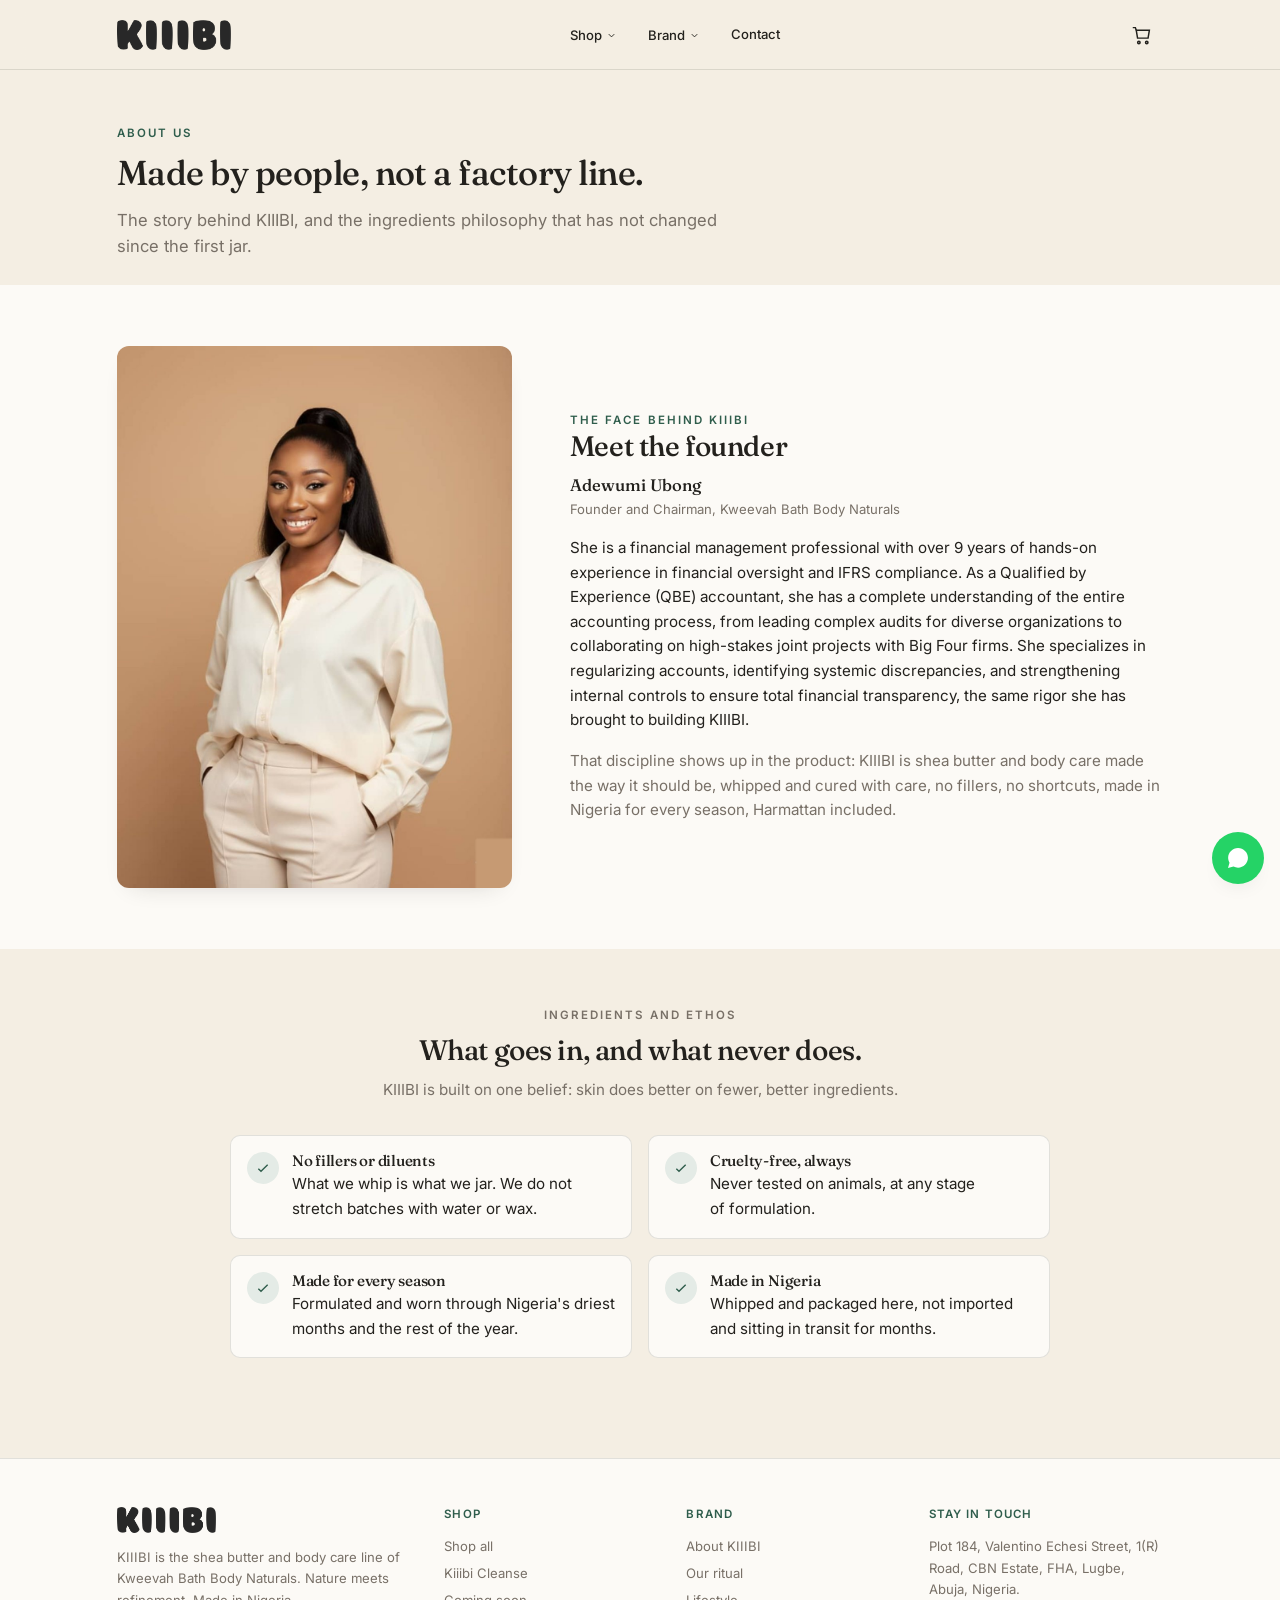
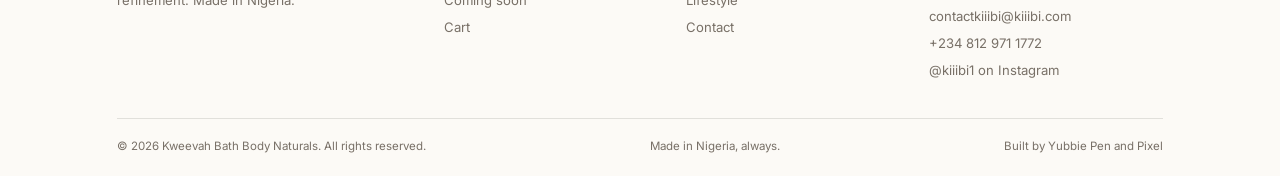
==== commit f1904e77: "Rebuild the KIIIBI brand site: light minimal systems, brand-first home, compact type" ====
--- a/about.html
+++ b/about.html
@@ -9,13 +9,14 @@
 <link rel="preconnect" href="https://fonts.googleapis.com">
 <link rel="preconnect" href="https://fonts.gstatic.com" crossorigin>
 <link href="https://fonts.googleapis.com/css2?family=Fraunces:ital,opsz,wght@0,9..144,400;0,9..144,500;0,9..144,600;1,9..144,400&family=Inter:wght@400;500;600;700&display=swap" rel="stylesheet">
-<link rel="stylesheet" href="css/site.css?v=2">
+<link rel="stylesheet" href="css/site.css?v=4">
+<style>@media(max-width:900px){nav.primary{visibility:hidden;opacity:0;pointer-events:none}nav.primary.open{visibility:visible;opacity:1;pointer-events:auto}}</style>
 </head>
 <body>
 <a class="skip" href="#top">Skip to content</a>
 <header class="site">
 <div class="wrap">
-<a class="brandmark" href="index.html"><img src="assets/logo.jpeg" alt="KIIIBI"></a>
+<a class="brandmark" href="index.html"><img src="assets/logo.png" alt="KIIIBI"></a>
 <nav class="primary" id="primaryNav">
 <div class="nav-drop">
 <button type="button">Shop <svg viewBox="0 0 24 24"><path d="M6 9l6 6 6-6"/></svg></button>
@@ -99,17 +100,19 @@
 <div class="wrap">
 <div class="footer-grid">
 <div class="footer-brand">
-<img class="footer-logo" src="assets/logo.jpeg" alt="KIIIBI">
-<p>KIIIBI is the body care line of Kweevah Bath Body Naturals. Nature meets refinement. Made in Nigeria.</p>
+<img class="footer-logo" src="assets/logo.png" alt="KIIIBI">
+<p>KIIIBI is the shea butter and body care line of Kweevah Bath Body Naturals. Nature meets refinement. Made in Nigeria.</p>
 </div>
 <nav class="footer-col">
 <h5>Shop</h5>
+<a href="products.html">Shop all</a>
 <a href="product.html">Kiiibi Cleanse</a>
-<a href="products.html">Coming soon range</a>
+<a href="products.html#coming-soon">Coming soon</a>
+<a href="cart.html">Cart</a>
 </nav>
 <nav class="footer-col">
 <h5>Brand</h5>
-<a href="about.html">About</a>
+<a href="about.html">About KIIIBI</a>
 <a href="ritual.html">Our ritual</a>
 <a href="lifestyle.html">Lifestyle</a>
 <a href="contact.html">Contact</a>
@@ -119,6 +122,7 @@
 <p>Plot 184, Valentino Echesi Street, 1(R) Road, CBN Estate, FHA, Lugbe, Abuja, Nigeria.</p>
 <a href="mailto:contactkiiibi@kiiibi.com">contactkiiibi@kiiibi.com</a>
 <a href="tel:+2348129711772">+234 812 971 1772</a>
+<a href="https://instagram.com/kiiibi1" target="_blank" rel="noopener">@kiiibi1 on Instagram</a>
 </div>
 </div>
 <div class="footer-bottom">
--- a/css/site.css
+++ b/css/site.css
@@ -1,67 +1,57 @@
 /* =========================================================
    KIIIBI design system
-   Two-font discipline:
-   - Fraunces  = display only (h1-h3, hero, pull quotes, splash, large numerals)
-   - Inter     = everything functional (body, nav, buttons, forms, prices, labels)
-   One modular type scale, 4 tracking steps, 3 leading steps.
+   Minimal, brand first. Light and airy only, no dark blocks.
+   Fonts: Fraunces (display) + Inter (text).
    ========================================================= */
 
 :root{
-  /* color */
-  --bone:#F4EEE3;
-  --bone-2:#EAE1D0;
-  --paper:#FBF8F2;
-  --umber:#2A160D;
-  --umber-2:#3B2416;
-  --ink:#241407;
-  --muted:#6B5344;
-  --amber:#A5713D;
-  --amber-deep:#8A5A2E;
-  --moss:#5C6A48;
-  --moss-deep:#3F4A32;
-  --brass:#BE9A62;
-  --line:rgba(42,22,13,.14);
-  --line-strong:rgba(42,22,13,.22);
-  --line-light:rgba(244,238,227,.22);
+  /* colour, light minimal */
+  --bone:#F4EEE3;        /* primary site colour, matches logo */
+  --bone-2:#ECE5D8;
+  --paper:#FCFAF6;
+  --ink:#23211D;         /* neutral near black, not brown */
+  --ink-soft:#4B463F;
+  --muted:#787067;
+  --green:#2F5D4C;       /* deep evergreen, brand accent */
+  --green-deep:#24483B;
+  --green-soft:#E4EBE6;
+  --brass:#B9965E;
+  --line:rgba(35,33,29,.12);
+  --line-strong:rgba(35,33,29,.2);
   --danger:#9B1C1C;
 
-  /* type families */
   --font-display:Fraunces,Georgia,"Times New Roman",serif;
   --font-text:Inter,system-ui,-apple-system,"Segoe UI",sans-serif;
 
-  /* type scale */
-  --text-2xs:.6875rem;   /* 11 badges, counts */
-  --text-xs:.75rem;      /* 12 eyebrows, micro labels, meta */
-  --text-sm:.875rem;     /* 14 nav, captions, form labels */
-  --text-base:1rem;      /* 16 body */
-  --text-md:1.125rem;    /* 18 card titles, subheads */
-  --text-lg:1.375rem;    /* 22 section h3, summary */
-  --text-xl:1.75rem;     /* 28 */
-  --text-2xl:2.25rem;    /* 36 editorial numerals */
-
-  /* fluid display */
-  --display-hero:clamp(2.6rem,5.2vw,4.25rem);
-  --display-1:clamp(2.05rem,3.9vw,3.25rem);   /* page h1, pdp h1 */
-  --display-2:clamp(1.75rem,3.1vw,2.6rem);    /* section h2 */
-  --display-3:clamp(1.4rem,3vw,2.1rem);       /* pull quotes */
-
-  /* leading */
-  --leading-tight:1.08;
-  --leading-snug:1.3;
-  --leading-normal:1.6;
-
-  /* tracking */
-  --tracking-tight:-.02em;
-  --tracking-label:.12em;
-  --tracking-marquee:.18em;
-  --tracking-eyebrow:.22em;
-
-  /* layout */
-  --shadow:0 28px 60px -28px rgba(42,22,13,.38);
-  --shadow-sm:0 12px 28px -16px rgba(42,22,13,.28);
-  --radius:4px;
-  --header:78px;
-  --max:1240px;
+  /* type scale, deliberately compact */
+  --text-2xs:.66rem;
+  --text-xs:.72rem;
+  --text-sm:.82rem;
+  --text-base:.95rem;
+  --text-md:1.04rem;
+  --text-lg:1.2rem;
+  --text-xl:1.5rem;
+  --text-2xl:1.9rem;
+
+  --display-hero:clamp(1.95rem,3.4vw,2.9rem);
+  --display-1:clamp(1.65rem,2.7vw,2.3rem);
+  --display-2:clamp(1.4rem,2.2vw,1.85rem);
+  --display-3:clamp(1.12rem,1.8vw,1.45rem);
+
+  --leading-tight:1.14;
+  --leading-snug:1.34;
+  --leading-normal:1.62;
+
+  --tracking-tight:-.015em;
+  --tracking-label:.1em;
+  --tracking-marquee:.16em;
+  --tracking-eyebrow:.18em;
+
+  --shadow:0 22px 50px -30px rgba(35,33,29,.34);
+  --shadow-sm:0 10px 24px -16px rgba(35,33,29,.24);
+  --radius:6px;
+  --header:70px;
+  --max:1200px;
   --ease:cubic-bezier(.2,.8,.2,1);
 }
 
@@ -74,7 +64,7 @@
 }
 button,a,.size-pick,.icon-btn{touch-action:manipulation}
 button{cursor:pointer}
-:focus-visible{outline:2px solid var(--amber);outline-offset:3px}
+:focus-visible{outline:2px solid var(--green);outline-offset:3px}
 
 body{
   background:var(--bone);
@@ -92,13 +82,12 @@
 ul{list-style:none}
 button,input,select,textarea{font-family:inherit;font-size:inherit}
 
-/* Display type: serif, display only. Base sizes for every level. */
 h1,h2,h3,h4{
   font-family:var(--font-display);
   font-weight:500;
   line-height:var(--leading-tight);
   letter-spacing:var(--tracking-tight);
-  color:var(--umber);
+  color:var(--ink);
   text-wrap:balance;
 }
 h1{font-size:var(--display-1)}
@@ -108,120 +97,113 @@
 h5{font-family:var(--font-text);font-weight:600;line-height:var(--leading-snug);font-size:var(--text-base)}
 p{text-wrap:pretty}
 
-.lead{font-size:var(--text-md);color:var(--muted);max-width:40em;line-height:1.55}
-
 .wrap{max-width:var(--max);margin:0 auto;padding:0 6vw}
-.em{color:var(--amber-deep)}
-.tnum{font-variant-numeric:tabular-nums}
+.lead{font-size:var(--text-md);color:var(--muted);max-width:40em;line-height:1.6}
 .muted{color:var(--muted)}
 .note{font-size:var(--text-sm);color:var(--muted)}
 .note-xs{font-size:var(--text-xs);color:var(--muted)}
-.label-moss{font-size:var(--text-xs);font-weight:600;letter-spacing:var(--tracking-label);text-transform:uppercase;color:var(--moss)}
-.pullquote{font-family:var(--font-display);font-weight:500;font-size:var(--display-3);line-height:var(--leading-snug);color:var(--umber)}
-
-/* Small uppercase label */
+.tnum{font-variant-numeric:tabular-nums}
+
+/* Small uppercase label, no leading dash */
 .eyebrow{
   font-family:var(--font-text);
   font-size:var(--text-xs);
   font-weight:600;
   letter-spacing:var(--tracking-eyebrow);
   text-transform:uppercase;
-  color:var(--amber-deep);
-  display:flex;align-items:center;gap:.65em;
-}
-.eyebrow::before{content:"";width:22px;height:1px;background:var(--amber-deep)}
-.center .eyebrow{justify-content:center}
-.center .eyebrow::before{display:none}
+  color:var(--green);
+}
+.center .eyebrow{display:block}
 
 .btn{
-  display:inline-flex;align-items:center;justify-content:center;gap:.55em;
-  padding:.95em 1.7em;min-height:48px;
+  display:inline-flex;align-items:center;justify-content:center;gap:.5em;
+  padding:.85em 1.6em;min-height:46px;
   font-family:var(--font-text);
-  font-size:var(--text-sm);font-weight:600;letter-spacing:.06em;text-transform:uppercase;
+  font-size:var(--text-sm);font-weight:600;letter-spacing:.05em;text-transform:uppercase;
   border-radius:var(--radius);border:1px solid transparent;background:transparent;color:inherit;
-  transition:transform .28s var(--ease), background .25s ease, color .25s ease, border-color .25s ease;
+  transition:transform .26s var(--ease), background .22s ease, color .22s ease, border-color .22s ease;
 }
 .btn:hover{transform:translateY(-2px)}
-.btn-primary{background:var(--umber);color:var(--paper)}
-.btn-primary:hover{background:var(--amber-deep)}
-.btn-ghost{border-color:var(--umber);color:var(--umber)}
-.btn-ghost:hover{background:var(--umber);color:var(--paper)}
-.btn-light{border-color:var(--line-light);color:var(--paper)}
-.btn-light:hover{background:var(--paper);color:var(--umber)}
-.btn-moss{background:var(--moss);color:var(--paper)}
-.btn-moss:hover{background:var(--moss-deep)}
+.btn-primary{background:var(--green);color:var(--paper)}
+.btn-primary:hover{background:var(--green-deep)}
+.btn-ghost{border-color:var(--ink);color:var(--ink)}
+.btn-ghost:hover{background:var(--ink);color:var(--paper)}
+.btn-soft{background:var(--paper);color:var(--ink);border-color:var(--line-strong)}
+.btn-soft:hover{border-color:var(--ink)}
 .btn[disabled]{opacity:.45;cursor:not-allowed;transform:none}
 
 /* ---------- Header / nav ---------- */
 header.site{
   position:fixed;top:0;left:0;right:0;z-index:80;
   height:var(--header);
-  background:rgba(244,238,227,.9);
-  backdrop-filter:blur(14px);
+  background:rgba(244,238,227,.94);
+  backdrop-filter:blur(12px);
   border-bottom:1px solid var(--line);
 }
-header.site .wrap{display:flex;align-items:center;justify-content:space-between;height:var(--header);gap:1.5rem}
+header.site .wrap{display:flex;align-items:center;justify-content:space-between;height:var(--header);gap:1.4rem}
 .brandmark{display:flex;align-items:center;flex-shrink:0}
-.brandmark img{height:42px;width:auto}
-nav.primary{display:flex;align-items:center;gap:2.2em}
+.brandmark img{height:30px;width:auto}
+nav.primary{display:flex;align-items:center;gap:2em}
 nav.primary > a, .nav-drop > button{
   font-family:var(--font-text);
   font-size:var(--text-sm);font-weight:500;letter-spacing:.01em;color:var(--ink);
-  background:none;border:none;padding:.4em 0;display:inline-flex;align-items:center;gap:.35em;
+  background:none;border:none;padding:.4em 0;display:inline-flex;align-items:center;gap:.3em;
   min-height:44px;
 }
-nav.primary > a:hover, .nav-drop > button:hover{color:var(--amber-deep)}
-nav.primary > a[aria-current="page"]{color:var(--amber-deep)}
+nav.primary > a:hover, .nav-drop > button:hover{color:var(--green)}
+nav.primary > a[aria-current="page"]{color:var(--green)}
 .nav-drop{position:relative}
-.nav-drop > button svg{width:12px;height:12px;stroke:currentColor;fill:none;stroke-width:2}
+.nav-drop > button svg{width:11px;height:11px;stroke:currentColor;fill:none;stroke-width:2}
 .nav-drop .menu{
   position:absolute;top:calc(100% + 10px);left:50%;transform:translateX(-50%) translateY(6px);
-  min-width:240px;background:var(--paper);border:1px solid var(--line);border-radius:8px;
-  box-shadow:var(--shadow);padding:.55rem;opacity:0;pointer-events:none;transition:opacity .2s ease, transform .2s ease;
+  min-width:230px;background:var(--paper);border:1px solid var(--line);border-radius:8px;
+  box-shadow:var(--shadow);padding:.5rem;opacity:0;pointer-events:none;transition:opacity .2s ease, transform .2s ease;
 }
 .nav-drop:hover .menu, .nav-drop:focus-within .menu, .nav-drop.open .menu{
   opacity:1;pointer-events:auto;transform:translateX(-50%) translateY(0);
 }
 .nav-drop .menu a{
-  display:flex;flex-direction:column;gap:.1em;padding:.7rem .85rem;border-radius:6px;
+  display:flex;flex-direction:column;gap:.08em;padding:.65rem .8rem;border-radius:6px;
   font-family:var(--font-text);font-size:var(--text-sm);font-weight:500;
 }
 .nav-drop .menu a:hover{background:var(--bone-2)}
 .nav-drop .menu a span{font-size:var(--text-xs);font-weight:400;color:var(--muted)}
-.nav-actions{display:flex;align-items:center;gap:.35rem}
+.nav-actions{display:flex;align-items:center;gap:.3rem}
 .icon-btn{
   width:44px;height:44px;display:inline-flex;align-items:center;justify-content:center;
-  background:none;border:none;position:relative;color:var(--umber);border-radius:50%;
-}
-.icon-btn:hover{background:rgba(42,22,13,.06)}
-.icon-btn svg{width:22px;height:22px;stroke:currentColor;fill:none;stroke-width:1.7}
+  background:none;border:none;position:relative;color:var(--ink);border-radius:50%;
+}
+.icon-btn:hover{background:rgba(35,33,29,.06)}
+.icon-btn svg{width:21px;height:21px;stroke:currentColor;fill:none;stroke-width:1.7}
 .cart-count{
-  position:absolute;top:6px;right:4px;min-width:16px;height:16px;padding:0 4px;border-radius:99px;
-  background:var(--umber);color:var(--paper);font-size:var(--text-2xs);font-weight:700;
+  position:absolute;top:7px;right:5px;min-width:15px;height:15px;padding:0 4px;border-radius:99px;
+  background:var(--green);color:#fff;font-size:var(--text-2xs);font-weight:700;
   font-variant-numeric:tabular-nums;display:none;align-items:center;justify-content:center;
 }
 .cart-count.show{display:flex}
 .nav-toggle{display:none;flex-direction:column;gap:5px;background:none;border:none;padding:10px;min-width:44px;min-height:44px}
-.nav-toggle span{width:20px;height:1.5px;background:var(--umber);display:block}
-
+.nav-toggle span{width:20px;height:1.5px;background:var(--ink);display:block}
+
+/* mobile nav: hidden by default, shown with .open */
 @media (max-width:900px){
   nav.primary{
     position:fixed;top:var(--header);left:0;right:0;
     height:calc(100vh - var(--header));height:calc(100dvh - var(--header));
     background:var(--bone);
     flex-direction:column;align-items:stretch;justify-content:flex-start;
-    padding:1.4rem 6vw 3rem;gap:0;overflow:auto;z-index:70;
-    visibility:hidden;opacity:0;pointer-events:none;transform:translateY(-10px);
-    transition:opacity .28s ease, transform .28s var(--ease), visibility .28s;
+    padding:1.3rem 6vw 3rem;gap:0;overflow:auto;z-index:70;
+    visibility:hidden;opacity:0;pointer-events:none;transform:translateY(-8px);
+    transition:opacity .26s ease, transform .26s var(--ease), visibility .26s;
   }
   nav.primary.open{visibility:visible;opacity:1;pointer-events:auto;transform:none}
+  body.nav-open{overflow:hidden}
   nav.primary > a, .nav-drop > button{
     font-family:var(--font-text);font-size:var(--text-md);font-weight:500;
-    min-height:56px;justify-content:space-between;
+    min-height:54px;justify-content:space-between;
   }
   .nav-drop .menu{
     position:static;transform:none;opacity:1;pointer-events:auto;box-shadow:none;
-    display:none;min-width:0;background:transparent;border:0;padding:.2rem 0 .8rem 0;
+    display:none;min-width:0;background:transparent;border:0;padding:.2rem 0 .7rem 0;
   }
   .nav-drop.open .menu{display:block}
   .nav-drop .menu a{font-size:var(--text-base)}
@@ -230,255 +212,262 @@
 
 /* ---------- Page scaffolding ---------- */
 main{padding-top:var(--header)}
-.page-intro{padding:4.5rem 0 2.2rem}
-.page-intro h1{font-size:var(--display-1);margin:.4em 0 .45em;max-width:15em}
+.page-intro{padding:3.4rem 0 1.6rem}
+.page-intro h1{margin:.3em 0 .4em;max-width:16em}
 .page-intro .lead{max-width:38em}
-.section-head{margin-bottom:2.4rem;max-width:40em}
+.section-head{margin-bottom:2rem;max-width:40em}
 .section-head.center{margin-left:auto;margin-right:auto;text-align:center}
-.section-head h2{font-size:var(--display-2);margin:.35em 0 .5em}
+.section-head h2{margin:.3em 0 .45em}
 .section-head p{color:var(--muted)}
 
-/* ---------- Hero ---------- */
-.hero{position:relative;display:flex;align-items:center;min-height:min(92vh,840px);overflow:hidden;isolation:isolate;background:var(--bone)}
-.hero-media{position:absolute;inset:0;z-index:-2}
-.hero-media img{width:100%;height:100%;object-fit:cover;object-position:62% 48%}
-.hero-scrim{
-  position:absolute;inset:0;z-index:-1;pointer-events:none;
-  background:linear-gradient(90deg,rgba(244,238,227,.99) 0%,rgba(244,238,227,.95) 24%,rgba(244,238,227,.66) 46%,rgba(244,238,227,.16) 70%,rgba(244,238,227,0) 86%);
-}
-.hero-inner{width:100%;padding-top:4rem;padding-bottom:4.5rem}
-.hero-copy{max-width:600px}
-.hero-copy h1{font-size:var(--display-hero);margin:.4em 0 .5em}
-.hero-copy .lead{max-width:34em;margin-bottom:2em}
-.hero-actions{display:flex;gap:.8em;flex-wrap:wrap;margin-bottom:2.2em}
-.hero-stats{display:flex;gap:1.8em;flex-wrap:wrap;padding-top:1.5em;border-top:1px solid var(--line)}
-.hero-stats div{font-size:var(--text-xs);font-weight:500;letter-spacing:.02em;color:var(--muted);display:flex;align-items:center;gap:.5em}
-.hero-stats .dot{width:6px;height:6px;border-radius:50%;background:var(--moss)}
+/* ---------- Hero (brand first, cleanse jar) ---------- */
+.hero{background:var(--bone);padding:2.4rem 0 3.2rem}
+.hero .wrap{display:grid;grid-template-columns:1.05fr .95fr;gap:4.5vw;align-items:center}
+.hero-copy h1{font-size:var(--display-hero);margin:.35em 0 .45em}
+.hero-copy .lead{margin-bottom:1.6em;max-width:30em}
+.hero-actions{display:flex;gap:.7em;flex-wrap:wrap;margin-bottom:1.6em}
+.hero-stats{display:flex;gap:1.4em;flex-wrap:wrap;padding-top:1.2em;border-top:1px solid var(--line)}
+.hero-stats div{font-size:var(--text-xs);font-weight:500;color:var(--muted);display:flex;align-items:center;gap:.5em}
+.hero-stats .dot{width:5px;height:5px;border-radius:50%;background:var(--green)}
+.hero-visual{border-radius:10px;overflow:hidden;background:var(--bone-2);box-shadow:var(--shadow)}
+.hero-visual img{width:100%;height:auto;aspect-ratio:4/5;object-fit:cover}
 
 /* ---------- Intro splash ---------- */
-#introSplash{position:fixed;inset:0;z-index:500;background:var(--bone);display:flex;align-items:center;justify-content:center;cursor:pointer;transition:opacity .7s ease}
+#introSplash{position:fixed;inset:0;z-index:500;background:var(--bone);display:flex;align-items:center;justify-content:center;cursor:pointer;transition:opacity .6s ease}
 #introSplash.fade-out{opacity:0;pointer-events:none}
 body.splash-lock{overflow:hidden;height:100vh;height:100dvh}
-.splash-stage{position:absolute;inset:0;display:flex;align-items:center;justify-content:center;padding:8vw;opacity:0;transition:opacity .6s ease;pointer-events:none}
+.splash-stage{position:absolute;inset:0;display:flex;align-items:center;justify-content:center;padding:8vw;opacity:0;transition:opacity .55s ease;pointer-events:none}
 .splash-stage.active{opacity:1}
-.splash-mark{font-family:var(--font-display);font-weight:500;color:var(--umber);font-size:clamp(2.2rem,9vw,6rem);letter-spacing:.34em;padding-left:.34em;display:flex}
-.splash-letter{display:inline-block;opacity:0;transform:translateY(20px);transition:opacity .6s var(--ease),transform .6s var(--ease);transition-delay:calc(var(--i,0)*.11s)}
+.splash-mark{font-family:var(--font-display);font-weight:500;color:var(--ink);font-size:clamp(1.9rem,7vw,4.4rem);letter-spacing:.3em;padding-left:.3em;display:flex}
+.splash-letter{display:inline-block;opacity:0;transform:translateY(16px);transition:opacity .5s var(--ease),transform .5s var(--ease);transition-delay:calc(var(--i,0)*.1s)}
 .splash-stage.active .splash-letter{opacity:1;transform:none}
-.splash-sub{position:absolute;left:0;right:0;bottom:9vh;text-align:center;font-size:var(--text-xs);font-weight:600;letter-spacing:var(--tracking-eyebrow);text-transform:uppercase;color:var(--amber-deep);opacity:0;transition:opacity .9s ease .5s}
-.splash-stage-text.active .splash-sub{opacity:.85}
+.splash-sub{position:absolute;left:0;right:0;bottom:10vh;text-align:center;font-size:var(--text-xs);font-weight:600;letter-spacing:var(--tracking-eyebrow);text-transform:uppercase;color:var(--green);opacity:0;transition:opacity .8s ease .4s}
+.splash-stage-text.active .splash-sub{opacity:.9}
 .splash-stage-writeup{padding:0}
-.writeup-line{position:absolute;inset:0;display:flex;align-items:center;justify-content:center;padding:0 8vw;opacity:0;transform:translateY(16px);transition:opacity .8s ease,transform .8s ease}
+.writeup-line{position:absolute;inset:0;display:flex;align-items:center;justify-content:center;padding:0 8vw;opacity:0;transform:translateY(14px);transition:opacity .7s ease,transform .7s ease}
 .writeup-line.active{opacity:1;transform:none}
-.writeup-line p{max-width:24em;text-align:center;font-family:var(--font-display);font-weight:500;color:var(--umber);font-size:var(--display-3);line-height:var(--leading-snug)}
+.writeup-line p{max-width:22em;text-align:center;font-family:var(--font-display);font-weight:500;color:var(--ink);font-size:var(--display-3);line-height:var(--leading-snug)}
 @media (prefers-reduced-motion:reduce){
   .splash-letter,.splash-sub{transition:none;opacity:1;transform:none}
   .writeup-line{transition:none}
 }
 
 /* ---------- Marquee ---------- */
-.marquee{overflow:hidden;border-top:1px solid var(--line);border-bottom:1px solid var(--line);background:var(--paper);padding:.9rem 0}
-.marquee-track{display:flex;gap:2.4rem;white-space:nowrap;animation:marquee 32s linear infinite;font-size:var(--text-xs);font-weight:600;letter-spacing:var(--tracking-marquee);text-transform:uppercase;color:var(--amber-deep)}
+.marquee{overflow:hidden;border-top:1px solid var(--line);border-bottom:1px solid var(--line);background:var(--paper);padding:.8rem 0}
+.marquee-track{display:flex;gap:3rem;white-space:nowrap;animation:marquee 30s linear infinite;font-size:var(--text-xs);font-weight:600;letter-spacing:var(--tracking-marquee);text-transform:uppercase;color:var(--green)}
 @keyframes marquee{from{transform:translateX(0)}to{transform:translateX(-50%)}}
 
-/* ---------- Stats band ---------- */
-.stats-band{background:var(--umber);color:var(--paper);padding:2.4rem 0}
-.stats-band .wrap{display:grid;grid-template-columns:repeat(3,1fr);gap:1.5rem;text-align:center}
-.stats-band .num{font-family:var(--font-display);font-weight:500;font-size:var(--text-2xl);font-variant-numeric:tabular-nums;display:block;margin-bottom:.2em}
-.stats-band p{font-size:var(--text-sm);opacity:.78}
-
-/* ---------- Featured ---------- */
-.featured{padding:5.5rem 0;background:var(--paper)}
-.featured .wrap{display:grid;grid-template-columns:1fr 1fr;gap:5vw;align-items:center}
-.featured-visual{border-radius:10px;overflow:hidden;box-shadow:var(--shadow);background:var(--bone-2)}
-.featured-visual img{width:100%;height:auto}
-.price-row{display:flex;gap:1.2rem;margin:1.4rem 0 1.8rem;flex-wrap:wrap}
-.price-chip{border:1px solid var(--line);padding:.85rem 1.1rem;border-radius:8px;min-width:140px;background:var(--bone)}
-.price-chip .size{font-size:var(--text-xs);font-weight:600;letter-spacing:var(--tracking-label);text-transform:uppercase;color:var(--muted)}
-.price-chip .amt{font-family:var(--font-text);font-weight:600;font-size:var(--text-lg);font-variant-numeric:tabular-nums;color:var(--umber)}
+/* ---------- Brand statement band (light) ---------- */
+.brand-band{background:var(--green-soft);padding:2.2rem 0}
+.brand-band .wrap{display:grid;grid-template-columns:repeat(3,1fr);gap:1.4rem;text-align:center}
+.brand-band .num{font-family:var(--font-display);font-weight:500;font-size:var(--text-xl);font-variant-numeric:tabular-nums;color:var(--green-deep);display:block;margin-bottom:.15em}
+.brand-band p{font-size:var(--text-sm);color:var(--ink-soft)}
+
+/* ---------- Story / about blocks ---------- */
+.split{padding:4rem 0}
+.split.alt{background:var(--paper)}
+.split .wrap{display:grid;grid-template-columns:1fr 1fr;gap:4.5vw;align-items:center}
+.split .visual{border-radius:10px;overflow:hidden;background:var(--bone-2);box-shadow:var(--shadow-sm)}
+.split .visual img{width:100%;height:auto}
+.split h2{margin:.3em 0 .5em}
+.split .lead{margin-bottom:1.2em}
+.ethos-points{margin:1.2rem 0 1.6rem;display:grid;gap:.6rem}
+.ethos-points li{display:flex;gap:.6rem;font-size:var(--text-sm);color:var(--ink-soft)}
+.ethos-points svg{width:16px;height:16px;stroke:var(--green);flex-shrink:0;margin-top:3px}
 
 /* ---------- Catalog ---------- */
-.catalog{padding:5rem 0}
-.product-grid{display:grid;grid-template-columns:repeat(3,minmax(0,1fr));gap:1.4rem}
+.catalog{padding:3.6rem 0}
+.product-grid{display:grid;grid-template-columns:repeat(3,minmax(0,1fr));gap:1.2rem}
 .product-card{
   background:var(--paper);border:1px solid var(--line);border-radius:10px;overflow:hidden;
-  display:flex;flex-direction:column;transition:transform .35s var(--ease), box-shadow .35s ease;
+  display:flex;flex-direction:column;transition:transform .32s var(--ease), box-shadow .32s ease;
 }
 .product-card:hover{transform:translateY(-4px);box-shadow:var(--shadow-sm)}
 .product-card .thumb{position:relative;aspect-ratio:1;background:var(--bone-2);overflow:hidden}
 .product-card .thumb img{width:100%;height:100%;object-fit:cover}
 .soon-badge,.live-badge{
-  position:absolute;top:12px;left:12px;padding:.4em .7em;border-radius:99px;
+  position:absolute;top:10px;left:10px;padding:.35em .65em;border-radius:99px;
   font-size:var(--text-2xs);font-weight:600;letter-spacing:var(--tracking-label);text-transform:uppercase;
 }
-.soon-badge{background:rgba(251,248,242,.92);color:var(--umber)}
-.live-badge{background:var(--moss);color:#fff}
-.product-card .body{padding:1.15rem 1.2rem 1.3rem;display:flex;flex-direction:column;flex:1}
-.product-card .tag{font-size:var(--text-xs);font-weight:600;letter-spacing:var(--tracking-label);text-transform:uppercase;color:var(--amber-deep);margin-bottom:.35em}
-.product-card h3{font-size:var(--text-md);margin-bottom:.35em}
-.product-card .desc{font-size:var(--text-sm);color:var(--muted);flex:1;margin-bottom:1rem}
-.product-card .meta{display:flex;justify-content:space-between;align-items:baseline;gap:.6em;font-size:var(--text-sm)}
-.product-card .price{font-family:var(--font-text);font-weight:600;font-variant-numeric:tabular-nums;color:var(--amber-deep)}
-.soon-card{opacity:.92}
+.soon-badge{background:rgba(252,250,246,.94);color:var(--ink-soft)}
+.live-badge{background:var(--green);color:#fff}
+.product-card .body{padding:1rem 1.05rem 1.15rem;display:flex;flex-direction:column;flex:1}
+.product-card .tag{font-size:var(--text-xs);font-weight:600;letter-spacing:var(--tracking-label);text-transform:uppercase;color:var(--green);margin-bottom:.3em}
+.product-card h3{font-size:var(--text-md);margin-bottom:.3em}
+.product-card .desc{font-size:var(--text-sm);color:var(--muted);flex:1;margin-bottom:.9rem}
+.product-card .meta{display:flex;justify-content:space-between;align-items:baseline;gap:.5em;font-size:var(--text-sm)}
+.product-card .price{font-weight:600;font-variant-numeric:tabular-nums;color:var(--ink)}
 .soon-card .thumb img{filter:saturate(.85)}
+.price-row{display:flex;gap:1rem;margin:1.2rem 0 1.5rem;flex-wrap:wrap}
+.price-chip{border:1px solid var(--line);padding:.7rem 1rem;border-radius:8px;min-width:130px;background:var(--bone)}
+.price-chip .size{font-size:var(--text-xs);font-weight:600;letter-spacing:var(--tracking-label);text-transform:uppercase;color:var(--muted)}
+.price-chip .amt{font-weight:600;font-size:var(--text-lg);font-variant-numeric:tabular-nums;color:var(--ink)}
 
 /* ---------- Product detail ---------- */
-.pdp{padding:3rem 0 5rem}
-.pdp-grid{display:grid;grid-template-columns:1.05fr .95fr;gap:4.5vw;align-items:start}
+.pdp{padding:2.6rem 0 4rem}
+.pdp-grid{display:grid;grid-template-columns:1.05fr .95fr;gap:4vw;align-items:start}
 .pdp-media{border-radius:12px;overflow:hidden;background:var(--bone-2);box-shadow:var(--shadow)}
 .pdp-media img{width:100%}
-.pdp-copy h1{font-size:var(--display-1);margin:.25em 0 .4em}
-.pdp-copy .lead{margin-bottom:1.6em}
-.size-picks{display:flex;gap:.7rem;margin:1.1rem 0 1.4rem;flex-wrap:wrap}
+.pdp-copy h1{margin:.2em 0 .35em}
+.pdp-copy .lead{margin-bottom:1.4em}
+.size-picks{display:flex;gap:.6rem;margin:1rem 0 1.2rem;flex-wrap:wrap}
 .size-pick{
-  flex:1;min-width:130px;border:1px solid var(--line);background:var(--paper);border-radius:8px;
-  padding:1rem;text-align:left;min-height:72px;
-}
-.size-pick.active{border-color:var(--umber);box-shadow:0 0 0 1px var(--umber)}
+  flex:1;min-width:120px;border:1px solid var(--line);background:var(--paper);border-radius:8px;
+  padding:.85rem;text-align:left;min-height:66px;
+}
+.size-pick.active{border-color:var(--green);box-shadow:0 0 0 1px var(--green)}
 .size-pick .sz{font-size:var(--text-xs);font-weight:600;letter-spacing:var(--tracking-label);text-transform:uppercase;color:var(--muted)}
-.size-pick .pr{font-family:var(--font-text);font-weight:600;font-size:var(--text-lg);font-variant-numeric:tabular-nums}
-.qty-row{display:flex;align-items:center;gap:1rem;flex-wrap:wrap;margin:0 0 1.4rem}
+.size-pick .pr{font-weight:600;font-size:var(--text-lg);font-variant-numeric:tabular-nums}
+.qty-row{display:flex;align-items:center;gap:1rem;flex-wrap:wrap;margin:0 0 1.2rem}
 .qty{display:inline-flex;align-items:center;border:1px solid var(--line);border-radius:8px;overflow:hidden;background:var(--paper)}
-.qty button{width:44px;height:44px;border:0;background:transparent;font-size:var(--text-md)}
+.qty button{width:44px;height:44px;border:0;background:transparent;font-size:var(--text-md);color:var(--ink)}
 .qty span{min-width:2.2em;text-align:center;font-weight:600;font-variant-numeric:tabular-nums}
-.benefits{margin:1.6rem 0 0;display:grid;gap:.7rem}
-.benefits li{display:flex;gap:.7rem;font-size:var(--text-sm);color:var(--muted)}
-.benefits svg{width:18px;height:18px;stroke:var(--moss);flex-shrink:0;margin-top:2px}
+.benefits{margin:1.4rem 0 0;display:grid;gap:.6rem}
+.benefits li{display:flex;gap:.6rem;font-size:var(--text-sm);color:var(--ink-soft)}
+.benefits svg{width:16px;height:16px;stroke:var(--green);flex-shrink:0;margin-top:3px}
 
 /* ---------- Cart ---------- */
-.cart-layout{display:grid;grid-template-columns:1.4fr .8fr;gap:2rem;padding:2.5rem 0 5rem;align-items:start}
-.cart-list{background:var(--paper);border:1px solid var(--line);border-radius:12px;padding:1.2rem}
-.cart-item{display:grid;grid-template-columns:88px 1fr auto;gap:1rem;padding:1rem 0;border-bottom:1px solid var(--line);align-items:center}
+.cart-layout{display:grid;grid-template-columns:1.4fr .8fr;gap:1.6rem;padding:2rem 6vw 4rem;align-items:start}
+.cart-list{background:var(--paper);border:1px solid var(--line);border-radius:12px;padding:1rem}
+.cart-item{display:grid;grid-template-columns:80px 1fr auto;gap:.9rem;padding:.9rem 0;border-bottom:1px solid var(--line);align-items:center}
 .cart-item:last-child{border-bottom:0}
-.cart-item img{width:88px;height:88px;object-fit:cover;border-radius:8px;background:var(--bone-2)}
+.cart-item img{width:80px;height:80px;object-fit:cover;border-radius:8px;background:var(--bone-2)}
 .cart-item h3{font-size:var(--text-md)}
-.cart-item .muted{font-size:var(--text-sm);color:var(--muted)}
-.line-price{font-family:var(--font-text);font-weight:600;font-size:var(--text-base);font-variant-numeric:tabular-nums}
-.remove{background:none;border:0;color:var(--muted);font-size:var(--text-sm);text-decoration:underline;margin-top:.4rem;min-height:32px}
-.summary{background:var(--paper);border:1px solid var(--line);border-radius:12px;padding:1.4rem 1.5rem;position:sticky;top:calc(var(--header) + 16px)}
-.summary h2{font-size:var(--text-lg);margin-bottom:1rem}
-.row{display:flex;justify-content:space-between;margin:.55rem 0;font-size:var(--text-sm)}
-.row.total{border-top:1px solid var(--line);padding-top:1rem;margin-top:1rem;font-size:var(--text-base)}
-.row.total span:last-child{font-family:var(--font-text);font-weight:600;font-size:var(--text-xl);font-variant-numeric:tabular-nums}
-.empty{text-align:center;padding:4.5rem 1rem;color:var(--muted)}
-.empty h2{margin:.6rem 0 .4rem}
+.cart-item .muted{font-size:var(--text-sm)}
+.line-price{font-weight:600;font-size:var(--text-base);font-variant-numeric:tabular-nums}
+.remove{background:none;border:0;color:var(--muted);font-size:var(--text-sm);text-decoration:underline;margin-top:.35rem;min-height:32px}
+.summary{background:var(--paper);border:1px solid var(--line);border-radius:12px;padding:1.2rem 1.3rem;position:sticky;top:calc(var(--header) + 16px)}
+.summary h2{font-size:var(--text-lg);margin-bottom:.9rem}
+.row{display:flex;justify-content:space-between;margin:.5rem 0;font-size:var(--text-sm)}
+.row.total{border-top:1px solid var(--line);padding-top:.9rem;margin-top:.9rem;font-size:var(--text-base)}
+.row.total span:last-child{font-weight:600;font-size:var(--text-lg);font-variant-numeric:tabular-nums}
+.empty{text-align:center;padding:3.6rem 1rem;color:var(--muted)}
+.empty h2{margin:.5rem 0 .35rem}
 
 /* ---------- Checkout ---------- */
-.checkout{padding:2.4rem 0 5rem;display:grid;grid-template-columns:1.2fr .8fr;gap:2rem;align-items:start}
-.form-card,.summary{background:var(--paper);border:1px solid var(--line);border-radius:12px;padding:1.5rem}
-.form-grid{display:grid;grid-template-columns:1fr 1fr;gap:1rem}
-.field{display:flex;flex-direction:column;gap:.35rem}
+.checkout{padding:2rem 6vw 4rem;display:grid;grid-template-columns:1.2fr .8fr;gap:1.6rem;align-items:start}
+.form-card,.summary{background:var(--paper);border:1px solid var(--line);border-radius:12px;padding:1.3rem}
+.form-grid{display:grid;grid-template-columns:1fr 1fr;gap:.9rem}
+.field{display:flex;flex-direction:column;gap:.3rem}
 .field.full{grid-column:1/-1}
-.field label{font-size:var(--text-sm);font-weight:600;letter-spacing:.01em}
-.req{color:var(--amber-deep)}
+.field label{font-size:var(--text-sm);font-weight:600}
+.req{color:var(--green)}
 .field input,.field select,.field textarea{
-  min-height:48px;border:1px solid var(--line-strong);border-radius:8px;padding:.7rem .85rem;background:#fff;font-size:var(--text-base);
-}
-.field textarea{min-height:96px;resize:vertical}
-.field input:focus,.field select:focus,.field textarea:focus{outline:2px solid var(--amber);outline-offset:1px}
+  min-height:46px;border:1px solid var(--line-strong);border-radius:8px;padding:.6rem .8rem;background:#fff;font-size:var(--text-base);color:var(--ink);
+}
+.field textarea{min-height:90px;resize:vertical}
+.field input:focus,.field select:focus,.field textarea:focus{outline:2px solid var(--green);outline-offset:1px}
 .err{color:var(--danger);font-size:var(--text-xs);display:none}
 .field.invalid input,.field.invalid select,.field.invalid textarea{border-color:var(--danger)}
 .field.invalid .err{display:block}
 
 /* ---------- Payment modal ---------- */
-.pay-modal{position:fixed;inset:0;background:rgba(20,10,4,.55);z-index:200;display:none;align-items:center;justify-content:center;padding:1.2rem}
+.pay-modal{position:fixed;inset:0;background:rgba(35,33,29,.5);z-index:200;display:none;align-items:center;justify-content:center;padding:1.2rem}
 .pay-modal.open{display:flex}
-.pay-box{background:#fff;width:min(420px,100%);border-radius:12px;overflow:hidden;box-shadow:var(--shadow)}
-.pay-head{background:#0BA4DB;color:#fff;padding:1rem 1.2rem;display:flex;justify-content:space-between;align-items:center}
-.pay-head strong{font-family:var(--font-text);font-size:var(--text-sm);letter-spacing:.04em}
-.pay-body{padding:1.2rem}
-.pay-amt{font-family:var(--font-text);font-weight:600;font-size:var(--text-2xl);font-variant-numeric:tabular-nums;margin:.2rem 0 1rem}
+.pay-box{background:#fff;width:min(400px,100%);border-radius:12px;overflow:hidden;box-shadow:var(--shadow)}
+.pay-head{background:var(--green);color:#fff;padding:.9rem 1.1rem;display:flex;justify-content:space-between;align-items:center}
+.pay-head strong{font-size:var(--text-sm);letter-spacing:.04em}
+.pay-body{padding:1.1rem}
+.pay-amt{font-weight:600;font-size:var(--text-2xl);font-variant-numeric:tabular-nums;margin:.2rem 0 1rem}
 .toast{
-  position:fixed;bottom:24px;left:50%;transform:translateX(-50%) translateY(20px);background:var(--umber);color:var(--paper);
-  padding:.8rem 1.2rem;border-radius:8px;opacity:0;pointer-events:none;transition:.3s ease;z-index:120;font-size:var(--text-sm);
+  position:fixed;bottom:24px;left:50%;transform:translateX(-50%) translateY(20px);background:var(--ink);color:var(--paper);
+  padding:.75rem 1.1rem;border-radius:8px;opacity:0;pointer-events:none;transition:.3s ease;z-index:120;font-size:var(--text-sm);
 }
 .toast.show{opacity:1;transform:translateX(-50%) translateY(0)}
 
 /* ---------- Process ---------- */
-.process{padding:4.5rem 0 5.5rem}
-.process-grid{display:grid;grid-template-columns:repeat(5,minmax(0,1fr));gap:1rem}
-.stage{background:var(--paper);border:1px solid var(--line);border-radius:10px;padding:1.3rem 1.1rem}
-.stage .num{font-family:var(--font-display);font-weight:500;font-size:var(--text-xl);font-variant-numeric:tabular-nums;color:var(--brass)}
-.stage h4{margin:.55rem 0 .4rem;font-size:var(--text-md)}
+.process{padding:3.6rem 0 4.2rem}
+.process-grid{display:grid;grid-template-columns:repeat(5,minmax(0,1fr));gap:.9rem}
+.stage{background:var(--paper);border:1px solid var(--line);border-radius:10px;padding:1.1rem 1rem}
+.stage .num{font-family:var(--font-display);font-weight:500;font-size:var(--text-lg);font-variant-numeric:tabular-nums;color:var(--brass)}
+.stage h4{margin:.5rem 0 .35rem;font-size:var(--text-base)}
 .stage p{font-size:var(--text-sm);color:var(--muted)}
 
 /* ---------- Founder / ethos ---------- */
-.founder{padding:5rem 0;background:var(--paper)}
-.founder .wrap{display:grid;grid-template-columns:.85fr 1.15fr;gap:5vw;align-items:center}
-.founder .photo{border-radius:12px;overflow:hidden;box-shadow:var(--shadow)}
+.founder{padding:3.8rem 0;background:var(--paper)}
+.founder .wrap{display:grid;grid-template-columns:.8fr 1.2fr;gap:4.5vw;align-items:center}
+.founder .photo{border-radius:12px;overflow:hidden;box-shadow:var(--shadow-sm)}
 .founder .photo img{width:100%;height:auto}
-.founder .sig{margin:.8rem 0 1.2rem;color:var(--muted)}
-.founder .sig strong{display:block;font-family:var(--font-display);font-weight:500;font-size:var(--text-lg);color:var(--umber);font-style:normal}
-
-.ethos{padding:4.5rem 0 5.5rem}
-.ethos-list{display:grid;grid-template-columns:1fr 1fr;gap:1.2rem;max-width:860px;margin:0 auto}
-.ethos-item{display:flex;gap:.9rem;background:var(--paper);border:1px solid var(--line);border-radius:10px;padding:1.15rem}
-.ethos-item .mark{width:36px;height:36px;border-radius:50%;background:var(--bone-2);display:flex;align-items:center;justify-content:center;flex-shrink:0}
-.ethos-item svg{width:18px;height:18px;stroke:var(--moss)}
-.ethos-item h4{margin-bottom:.25rem;font-size:var(--text-base)}
+.founder .sig{margin:.6rem 0 1rem;color:var(--muted);font-size:var(--text-sm)}
+.founder .sig strong{display:block;font-family:var(--font-display);font-weight:500;font-size:var(--text-md);color:var(--ink)}
+
+.ethos{padding:3.6rem 0 4.2rem}
+.ethos-list{display:grid;grid-template-columns:1fr 1fr;gap:1rem;max-width:820px;margin:0 auto}
+.ethos-item{display:flex;gap:.8rem;background:var(--paper);border:1px solid var(--line);border-radius:10px;padding:1rem}
+.ethos-item .mark{width:32px;height:32px;border-radius:50%;background:var(--green-soft);display:flex;align-items:center;justify-content:center;flex-shrink:0}
+.ethos-item svg{width:16px;height:16px;stroke:var(--green)}
+.ethos-item h4{margin-bottom:.2rem;font-size:var(--text-base)}
 
 /* ---------- Reviews ---------- */
-.reviews{padding:4.5rem 0 5.5rem;background:var(--paper)}
-.review-grid{display:grid;grid-template-columns:repeat(2,minmax(0,1fr));gap:1.2rem}
-.review-card{border:1px solid var(--line);border-radius:10px;padding:1.4rem;background:var(--bone)}
-.stars{color:var(--brass);letter-spacing:var(--tracking-label);margin-bottom:.7rem}
-.review-card .quote{font-size:var(--text-base);margin-bottom:1rem}
+.reviews{padding:3.6rem 0 4.2rem;background:var(--paper)}
+.review-grid{display:grid;grid-template-columns:repeat(2,minmax(0,1fr));gap:1rem}
+.review-card{border:1px solid var(--line);border-radius:10px;padding:1.2rem;background:var(--bone)}
+.stars{color:var(--brass);letter-spacing:var(--tracking-label);margin-bottom:.6rem}
+.review-card .quote{font-size:var(--text-base);margin-bottom:.9rem}
 .who{font-size:var(--text-sm);color:var(--muted)}
-.who strong{display:block;color:var(--umber);font-weight:600}
+.who strong{display:block;color:var(--ink);font-weight:600}
+
+/* ---------- Featured quote strip ---------- */
+.featured{padding:2.6rem 0 3.4rem}
+.featured .wrap{display:grid;grid-template-columns:1.05fr .95fr;gap:4.5vw;align-items:center}
+.featured-visual{border-radius:10px;overflow:hidden;background:var(--bone-2);box-shadow:var(--shadow-sm)}
+.featured-visual img{width:100%;height:auto;aspect-ratio:4/3;object-fit:cover}
+.pullquote{font-family:var(--font-display);font-weight:500;font-size:var(--text-xl);line-height:var(--leading-snug);color:var(--ink);max-width:24em}
+.sig{font-size:var(--text-sm);color:var(--muted);margin-top:1rem}
+.sig strong{display:block;font-family:var(--font-text);font-size:var(--text-base);font-weight:600;color:var(--ink)}
 
 /* ---------- Contact ---------- */
-.contact-grid{display:grid;grid-template-columns:1fr 1fr;gap:2rem;padding:0 0 5rem}
-.contact-card{background:var(--paper);border:1px solid var(--line);border-radius:12px;padding:1.6rem}
-.contact-card h3{margin-bottom:.6rem;font-size:var(--text-lg)}
+.contact-grid{display:grid;grid-template-columns:1fr 1fr;gap:1.6rem;padding:0 6vw 4rem}
+.contact-card{background:var(--paper);border:1px solid var(--line);border-radius:12px;padding:1.4rem}
+.contact-card h3{margin-bottom:.5rem}
 .contact-card p,.contact-card a{color:var(--muted)}
-.contact-card a{display:block;margin:.35rem 0;color:var(--umber)}
-
-/* ---------- Footer ---------- */
-footer{background:var(--umber);color:var(--paper);padding:3.4rem 0 1.4rem;margin-top:2rem}
-.footer-grid{display:grid;grid-template-columns:1.4fr 1fr 1fr 1.1fr;gap:2rem}
-.footer-logo{height:36px;width:auto;filter:brightness(10);margin-bottom:1rem}
-.footer-brand p{opacity:.78;font-size:var(--text-sm);max-width:28em}
-.footer-col h5{font-size:var(--text-xs);font-weight:600;letter-spacing:var(--tracking-label);text-transform:uppercase;margin-bottom:1rem;color:var(--brass)}
-.footer-col a,.footer-col p{display:block;opacity:.8;font-size:var(--text-sm);margin:.4rem 0}
-.footer-col a:hover{opacity:1}
+.contact-card a{display:block;margin:.3rem 0;color:var(--ink)}
+
+/* ---------- Footer (light) ---------- */
+footer{background:var(--paper);color:var(--ink);padding:3rem 0 1.3rem;margin-top:2rem;border-top:1px solid var(--line)}
+.footer-grid{display:grid;grid-template-columns:1.4fr 1fr 1fr 1.1fr;gap:1.8rem}
+.footer-logo{height:26px;width:auto;margin-bottom:.9rem}
+.footer-brand p{color:var(--muted);font-size:var(--text-sm);max-width:28em}
+.footer-col h5{font-size:var(--text-xs);font-weight:600;letter-spacing:var(--tracking-label);text-transform:uppercase;margin-bottom:.9rem;color:var(--green)}
+.footer-col a,.footer-col p{display:block;color:var(--muted);font-size:var(--text-sm);margin:.35rem 0}
+.footer-col a:hover{color:var(--ink)}
 .footer-bottom{
   display:flex;justify-content:space-between;gap:1rem;flex-wrap:wrap;
-  border-top:1px solid rgba(244,238,227,.14);margin-top:2.4rem;padding-top:1.2rem;font-size:var(--text-xs);opacity:.7;
+  border-top:1px solid var(--line);margin-top:2rem;padding-top:1.1rem;font-size:var(--text-xs);color:var(--muted);
 }
 
 /* ---------- Floating WhatsApp ---------- */
 .float-wa{
-  position:fixed;right:18px;bottom:calc(18px + env(safe-area-inset-bottom));z-index:60;background:#25D366;color:#fff;
-  width:56px;height:56px;border-radius:50%;display:flex;align-items:center;justify-content:center;box-shadow:var(--shadow);
-}
-.float-wa svg{width:26px;height:26px;fill:#fff}
+  position:fixed;right:16px;bottom:calc(16px + env(safe-area-inset-bottom));z-index:60;background:#25D366;color:#fff;
+  width:52px;height:52px;border-radius:50%;display:flex;align-items:center;justify-content:center;box-shadow:var(--shadow-sm);
+}
+.float-wa svg{width:24px;height:24px;fill:#fff}
 
 /* ---------- Utilities ---------- */
 .skip{position:absolute;left:-999px;top:auto}
-.skip:focus{left:12px;top:12px;background:var(--umber);color:#fff;padding:.6rem 1rem;z-index:200}
+.skip:focus{left:12px;top:12px;background:var(--ink);color:#fff;padding:.6rem 1rem;z-index:200}
 
 /* ---------- Responsive ---------- */
 @media (max-width:900px){
-  .featured .wrap,.pdp-grid,.cart-layout,.checkout,.founder .wrap,.contact-grid,.footer-grid{
+  .split .wrap,.hero .wrap,.pdp-grid,.cart-layout,.checkout,.founder .wrap,.contact-grid,.footer-grid,.featured .wrap{
     grid-template-columns:1fr;
   }
-  .product-grid,.review-grid,.ethos-list,.stats-band .wrap{grid-template-columns:1fr 1fr}
+  .product-grid,.review-grid,.ethos-list,.brand-band .wrap{grid-template-columns:1fr 1fr}
   .process-grid{grid-template-columns:1fr 1fr}
-  .hero{display:flex;flex-direction:column;min-height:0;padding:0}
-  .hero-media{position:relative;inset:auto;order:2}
-  .hero-media img{height:auto;aspect-ratio:16/11;object-position:60% 52%}
-  .hero-scrim{display:none}
-  .hero-inner{order:1;padding:2.8rem 6vw 2rem}
-  .hero-copy{max-width:none}
+  .hero{padding:1.6rem 0 2.4rem}
+  .hero .wrap{gap:1.6rem}
+  .hero-visual img{aspect-ratio:16/11}
   .form-grid{grid-template-columns:1fr}
   .summary{position:static}
 }
 @media (max-width:620px){
-  :root{--display-hero:2.3rem}
-  .product-grid,.review-grid,.ethos-list,.stats-band .wrap,.process-grid{grid-template-columns:1fr}
-  .cart-item{grid-template-columns:72px 1fr}
+  :root{--display-hero:1.85rem;--display-1:1.6rem}
+  .product-grid,.review-grid,.ethos-list,.brand-band .wrap,.process-grid{grid-template-columns:1fr}
+  .cart-item{grid-template-columns:68px 1fr}
   .line-price{grid-column:2}
   .cart-item .remove{display:block;text-align:left;margin-top:.5rem}
-  .splash-mark{font-size:2.4rem;letter-spacing:.24em;padding-left:.24em}
+  .splash-mark{font-size:2rem;letter-spacing:.22em;padding-left:.22em}
   .splash-sub{font-size:var(--text-2xs);letter-spacing:var(--tracking-label)}
-  .hero-stats{gap:1rem 1.4em}
-}
+  .qty-row .note{flex-basis:100%}
+  .float-wa{width:48px;height:48px;right:14px;bottom:calc(14px + env(safe-area-inset-bottom))}
+}
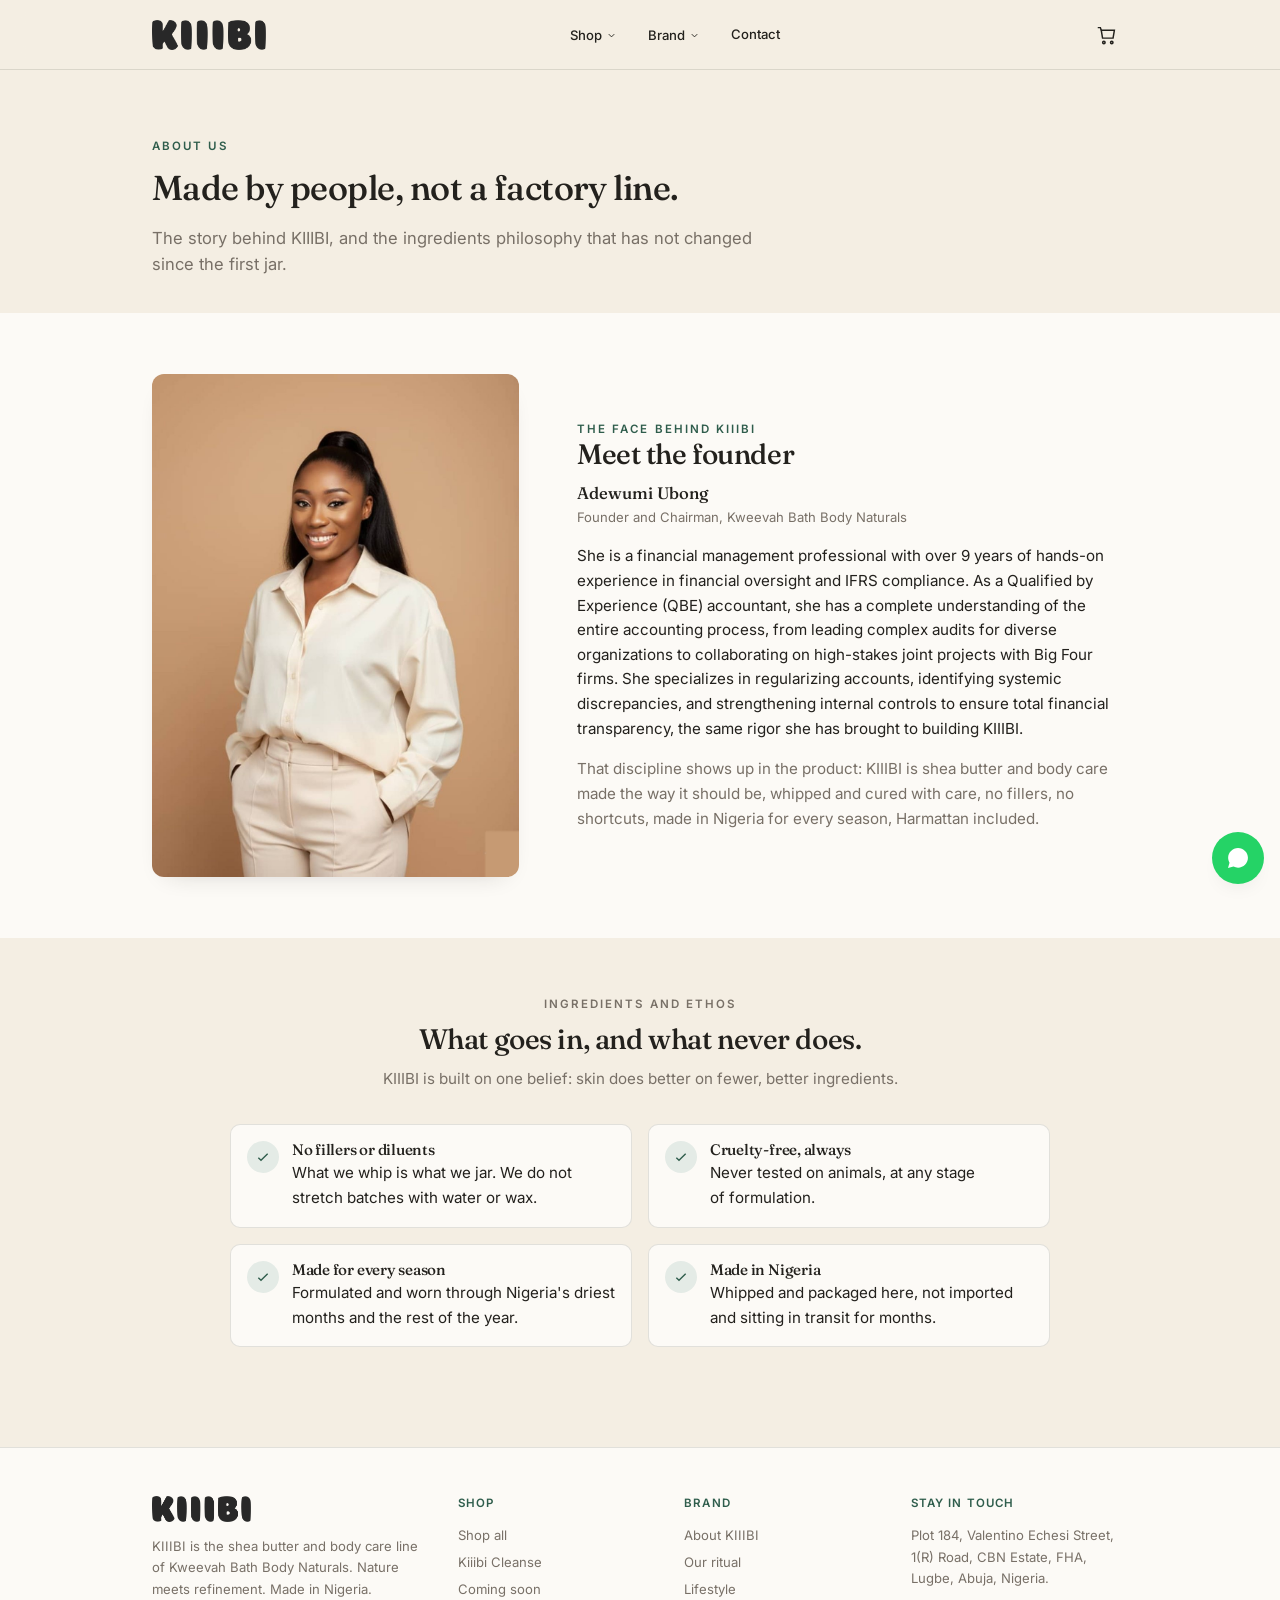
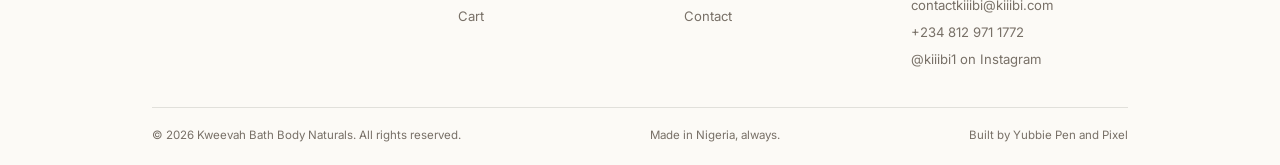
==== commit f8035f2e: "Turn homepage into a brand landing page: About first, no one-page dump" ====
--- a/about.html
+++ b/about.html
@@ -9,7 +9,7 @@
 <link rel="preconnect" href="https://fonts.googleapis.com">
 <link rel="preconnect" href="https://fonts.gstatic.com" crossorigin>
 <link href="https://fonts.googleapis.com/css2?family=Fraunces:ital,opsz,wght@0,9..144,400;0,9..144,500;0,9..144,600;1,9..144,400&family=Inter:wght@400;500;600;700&display=swap" rel="stylesheet">
-<link rel="stylesheet" href="css/site.css?v=4">
+<link rel="stylesheet" href="css/site.css?v=5">
 <style>@media(max-width:900px){nav.primary{visibility:hidden;opacity:0;pointer-events:none}nav.primary.open{visibility:visible;opacity:1;pointer-events:auto}}</style>
 </head>
 <body>
@@ -21,19 +21,20 @@
 <div class="nav-drop">
 <button type="button">Shop <svg viewBox="0 0 24 24"><path d="M6 9l6 6 6-6"/></svg></button>
 <div class="menu">
-<a href="product.html">Kiiibi Cleanse <span>Available now</span></a>
-<a href="products.html">The range <span>Coming soon</span></a>
+<a href="products.html" data-page="products.html">Shop all <span>Every KIIIBI product</span></a>
+<a href="product.html" data-page="product.html">Kiiibi Cleanse <span>Black cream wash, available now</span></a>
+<a href="products.html#coming-soon" data-page="products.html">Shea and body care <span>Coming soon</span></a>
 </div>
 </div>
 <div class="nav-drop">
 <button type="button">Brand <svg viewBox="0 0 24 24"><path d="M6 9l6 6 6-6"/></svg></button>
 <div class="menu">
-<a href="about.html" data-page="about.html">About</a>
-<a href="ritual.html">Our ritual</a>
-<a href="lifestyle.html">Lifestyle</a>
+<a href="about.html" data-page="about.html">About KIIIBI <span>Who we are and what we make</span></a>
+<a href="ritual.html" data-page="ritual.html">Our ritual <span>From nut to jar</span></a>
+<a href="lifestyle.html" data-page="lifestyle.html">Lifestyle <span>Stories and reviews</span></a>
 </div>
 </div>
-<a href="contact.html">Contact</a>
+<a href="contact.html" data-page="contact.html">Contact</a>
 </nav>
 <div class="nav-actions">
 <a class="icon-btn" href="cart.html" aria-label="Cart">
--- a/css/site.css
+++ b/css/site.css
@@ -51,8 +51,9 @@
   --shadow-sm:0 10px 24px -16px rgba(35,33,29,.24);
   --radius:6px;
   --header:70px;
-  --max:1200px;
+  --max:1120px;
   --ease:cubic-bezier(.2,.8,.2,1);
+  --pad-x:clamp(1.4rem,6.5vw,4.5rem);
 }
 
 *{margin:0;padding:0;box-sizing:border-box}
@@ -97,7 +98,7 @@
 h5{font-family:var(--font-text);font-weight:600;line-height:var(--leading-snug);font-size:var(--text-base)}
 p{text-wrap:pretty}
 
-.wrap{max-width:var(--max);margin:0 auto;padding:0 6vw}
+.wrap{max-width:var(--max);margin:0 auto;padding:0 var(--pad-x)}
 .lead{font-size:var(--text-md);color:var(--muted);max-width:40em;line-height:1.6}
 .muted{color:var(--muted)}
 .note{font-size:var(--text-sm);color:var(--muted)}
@@ -212,8 +213,8 @@
 
 /* ---------- Page scaffolding ---------- */
 main{padding-top:var(--header)}
-.page-intro{padding:3.4rem 0 1.6rem}
-.page-intro h1{margin:.3em 0 .4em;max-width:16em}
+.page-intro{padding:4.2rem 0 2.2rem}
+.page-intro h1{margin:.35em 0 .5em;max-width:16em}
 .page-intro .lead{max-width:38em}
 .section-head{margin-bottom:2rem;max-width:40em}
 .section-head.center{margin-left:auto;margin-right:auto;text-align:center}
@@ -233,18 +234,18 @@
 .hero-visual img{width:100%;height:auto;aspect-ratio:4/5;object-fit:cover}
 
 /* ---------- Intro splash ---------- */
-#introSplash{position:fixed;inset:0;z-index:500;background:var(--bone);display:flex;align-items:center;justify-content:center;cursor:pointer;transition:opacity .6s ease}
+#introSplash{position:fixed;inset:0;z-index:500;background:var(--bone);display:flex;align-items:center;justify-content:center;cursor:pointer;transition:opacity .6s ease;padding:clamp(2.4rem,10vh,7rem) clamp(1.6rem,8vw,6rem)}
 #introSplash.fade-out{opacity:0;pointer-events:none}
 body.splash-lock{overflow:hidden;height:100vh;height:100dvh}
-.splash-stage{position:absolute;inset:0;display:flex;align-items:center;justify-content:center;padding:8vw;opacity:0;transition:opacity .55s ease;pointer-events:none}
+.splash-stage{position:absolute;inset:0;display:flex;align-items:center;justify-content:center;padding:clamp(2.4rem,10vh,7rem) clamp(1.6rem,8vw,6rem);opacity:0;transition:opacity .55s ease;pointer-events:none}
 .splash-stage.active{opacity:1}
 .splash-mark{font-family:var(--font-display);font-weight:500;color:var(--ink);font-size:clamp(1.9rem,7vw,4.4rem);letter-spacing:.3em;padding-left:.3em;display:flex}
 .splash-letter{display:inline-block;opacity:0;transform:translateY(16px);transition:opacity .5s var(--ease),transform .5s var(--ease);transition-delay:calc(var(--i,0)*.1s)}
 .splash-stage.active .splash-letter{opacity:1;transform:none}
-.splash-sub{position:absolute;left:0;right:0;bottom:10vh;text-align:center;font-size:var(--text-xs);font-weight:600;letter-spacing:var(--tracking-eyebrow);text-transform:uppercase;color:var(--green);opacity:0;transition:opacity .8s ease .4s}
+.splash-sub{position:absolute;left:0;right:0;bottom:clamp(3.2rem,12vh,7rem);text-align:center;font-size:var(--text-xs);font-weight:600;letter-spacing:var(--tracking-eyebrow);text-transform:uppercase;color:var(--green);opacity:0;transition:opacity .8s ease .4s;padding:0 clamp(1.6rem,8vw,6rem)}
 .splash-stage-text.active .splash-sub{opacity:.9}
 .splash-stage-writeup{padding:0}
-.writeup-line{position:absolute;inset:0;display:flex;align-items:center;justify-content:center;padding:0 8vw;opacity:0;transform:translateY(14px);transition:opacity .7s ease,transform .7s ease}
+.writeup-line{position:absolute;inset:0;display:flex;align-items:center;justify-content:center;padding:clamp(2.4rem,10vh,7rem) clamp(1.6rem,8vw,6rem);opacity:0;transform:translateY(14px);transition:opacity .7s ease,transform .7s ease}
 .writeup-line.active{opacity:1;transform:none}
 .writeup-line p{max-width:22em;text-align:center;font-family:var(--font-display);font-weight:500;color:var(--ink);font-size:var(--display-3);line-height:var(--leading-snug)}
 @media (prefers-reduced-motion:reduce){
@@ -258,10 +259,32 @@
 @keyframes marquee{from{transform:translateX(0)}to{transform:translateX(-50%)}}
 
 /* ---------- Brand statement band (light) ---------- */
-.brand-band{background:var(--green-soft);padding:2.2rem 0}
-.brand-band .wrap{display:grid;grid-template-columns:repeat(3,1fr);gap:1.4rem;text-align:center}
+.brand-band{background:var(--green-soft);padding:2.8rem 0}
+.brand-band .wrap{display:grid;grid-template-columns:repeat(3,1fr);gap:1.8rem;text-align:center}
 .brand-band .num{font-family:var(--font-display);font-weight:500;font-size:var(--text-xl);font-variant-numeric:tabular-nums;color:var(--green-deep);display:block;margin-bottom:.15em}
 .brand-band p{font-size:var(--text-sm);color:var(--ink-soft)}
+
+/* ---------- Home: About first, then doors to other pages ---------- */
+.home-about{background:var(--bone);padding:4.6rem 0 4.2rem}
+.home-about .wrap{display:grid;grid-template-columns:1.05fr .95fr;gap:5vw;align-items:center}
+.home-about h1{font-size:var(--display-hero);margin:.4em 0 .55em}
+.home-about .lead{margin-bottom:1.1em;max-width:34em}
+.home-about .hero-actions{margin-top:1.8em}
+.home-about-visual{border-radius:10px;overflow:hidden;background:var(--bone-2);box-shadow:var(--shadow)}
+.home-about-visual img{width:100%;height:auto;aspect-ratio:4/5;object-fit:cover}
+
+.home-paths{padding:4.4rem 0 5rem}
+.path-grid{display:grid;grid-template-columns:repeat(4,minmax(0,1fr));gap:1.1rem}
+.path-card{
+  display:flex;flex-direction:column;gap:.45rem;
+  background:var(--paper);border:1px solid var(--line);border-radius:10px;
+  padding:1.4rem 1.25rem 1.5rem;min-height:100%;
+  transition:transform .26s var(--ease), box-shadow .26s ease, border-color .22s ease;
+}
+.path-card:hover{transform:translateY(-3px);box-shadow:var(--shadow-sm);border-color:var(--line-strong)}
+.path-card h3{font-size:var(--text-lg);margin:.15em 0 .1em}
+.path-card p{font-size:var(--text-sm);color:var(--muted)}
+.home-ship{margin-top:2.2rem}
 
 /* ---------- Story / about blocks ---------- */
 .split{padding:4rem 0}
@@ -327,7 +350,7 @@
 .benefits svg{width:16px;height:16px;stroke:var(--green);flex-shrink:0;margin-top:3px}
 
 /* ---------- Cart ---------- */
-.cart-layout{display:grid;grid-template-columns:1.4fr .8fr;gap:1.6rem;padding:2rem 6vw 4rem;align-items:start}
+.cart-layout{display:grid;grid-template-columns:1.4fr .8fr;gap:1.6rem;padding:2rem var(--pad-x) 4.4rem;align-items:start}
 .cart-list{background:var(--paper);border:1px solid var(--line);border-radius:12px;padding:1rem}
 .cart-item{display:grid;grid-template-columns:80px 1fr auto;gap:.9rem;padding:.9rem 0;border-bottom:1px solid var(--line);align-items:center}
 .cart-item:last-child{border-bottom:0}
@@ -345,7 +368,7 @@
 .empty h2{margin:.5rem 0 .35rem}
 
 /* ---------- Checkout ---------- */
-.checkout{padding:2rem 6vw 4rem;display:grid;grid-template-columns:1.2fr .8fr;gap:1.6rem;align-items:start}
+.checkout{padding:2rem var(--pad-x) 4.4rem;display:grid;grid-template-columns:1.2fr .8fr;gap:1.6rem;align-items:start}
 .form-card,.summary{background:var(--paper);border:1px solid var(--line);border-radius:12px;padding:1.3rem}
 .form-grid{display:grid;grid-template-columns:1fr 1fr;gap:.9rem}
 .field{display:flex;flex-direction:column;gap:.3rem}
@@ -417,7 +440,7 @@
 .sig strong{display:block;font-family:var(--font-text);font-size:var(--text-base);font-weight:600;color:var(--ink)}
 
 /* ---------- Contact ---------- */
-.contact-grid{display:grid;grid-template-columns:1fr 1fr;gap:1.6rem;padding:0 6vw 4rem}
+.contact-grid{display:grid;grid-template-columns:1fr 1fr;gap:1.6rem;padding:0 var(--pad-x) 4.4rem}
 .contact-card{background:var(--paper);border:1px solid var(--line);border-radius:12px;padding:1.4rem}
 .contact-card h3{margin-bottom:.5rem}
 .contact-card p,.contact-card a{color:var(--muted)}
@@ -449,20 +472,23 @@
 
 /* ---------- Responsive ---------- */
 @media (max-width:900px){
-  .split .wrap,.hero .wrap,.pdp-grid,.cart-layout,.checkout,.founder .wrap,.contact-grid,.footer-grid,.featured .wrap{
+  .split .wrap,.hero .wrap,.home-about .wrap,.pdp-grid,.cart-layout,.checkout,.founder .wrap,.contact-grid,.footer-grid,.featured .wrap{
     grid-template-columns:1fr;
   }
-  .product-grid,.review-grid,.ethos-list,.brand-band .wrap{grid-template-columns:1fr 1fr}
+  .product-grid,.review-grid,.ethos-list,.brand-band .wrap,.path-grid{grid-template-columns:1fr 1fr}
   .process-grid{grid-template-columns:1fr 1fr}
   .hero{padding:1.6rem 0 2.4rem}
   .hero .wrap{gap:1.6rem}
-  .hero-visual img{aspect-ratio:16/11}
+  .hero-visual img,.home-about-visual img{aspect-ratio:16/11}
+  .home-about{padding:2.6rem 0 2.8rem}
+  .home-paths{padding:3rem 0 3.6rem}
   .form-grid{grid-template-columns:1fr}
   .summary{position:static}
+  nav.primary{padding:1.3rem var(--pad-x) 3rem}
 }
 @media (max-width:620px){
   :root{--display-hero:1.85rem;--display-1:1.6rem}
-  .product-grid,.review-grid,.ethos-list,.brand-band .wrap,.process-grid{grid-template-columns:1fr}
+  .product-grid,.review-grid,.ethos-list,.brand-band .wrap,.process-grid,.path-grid{grid-template-columns:1fr}
   .cart-item{grid-template-columns:68px 1fr}
   .line-price{grid-column:2}
   .cart-item .remove{display:block;text-align:left;margin-top:.5rem}
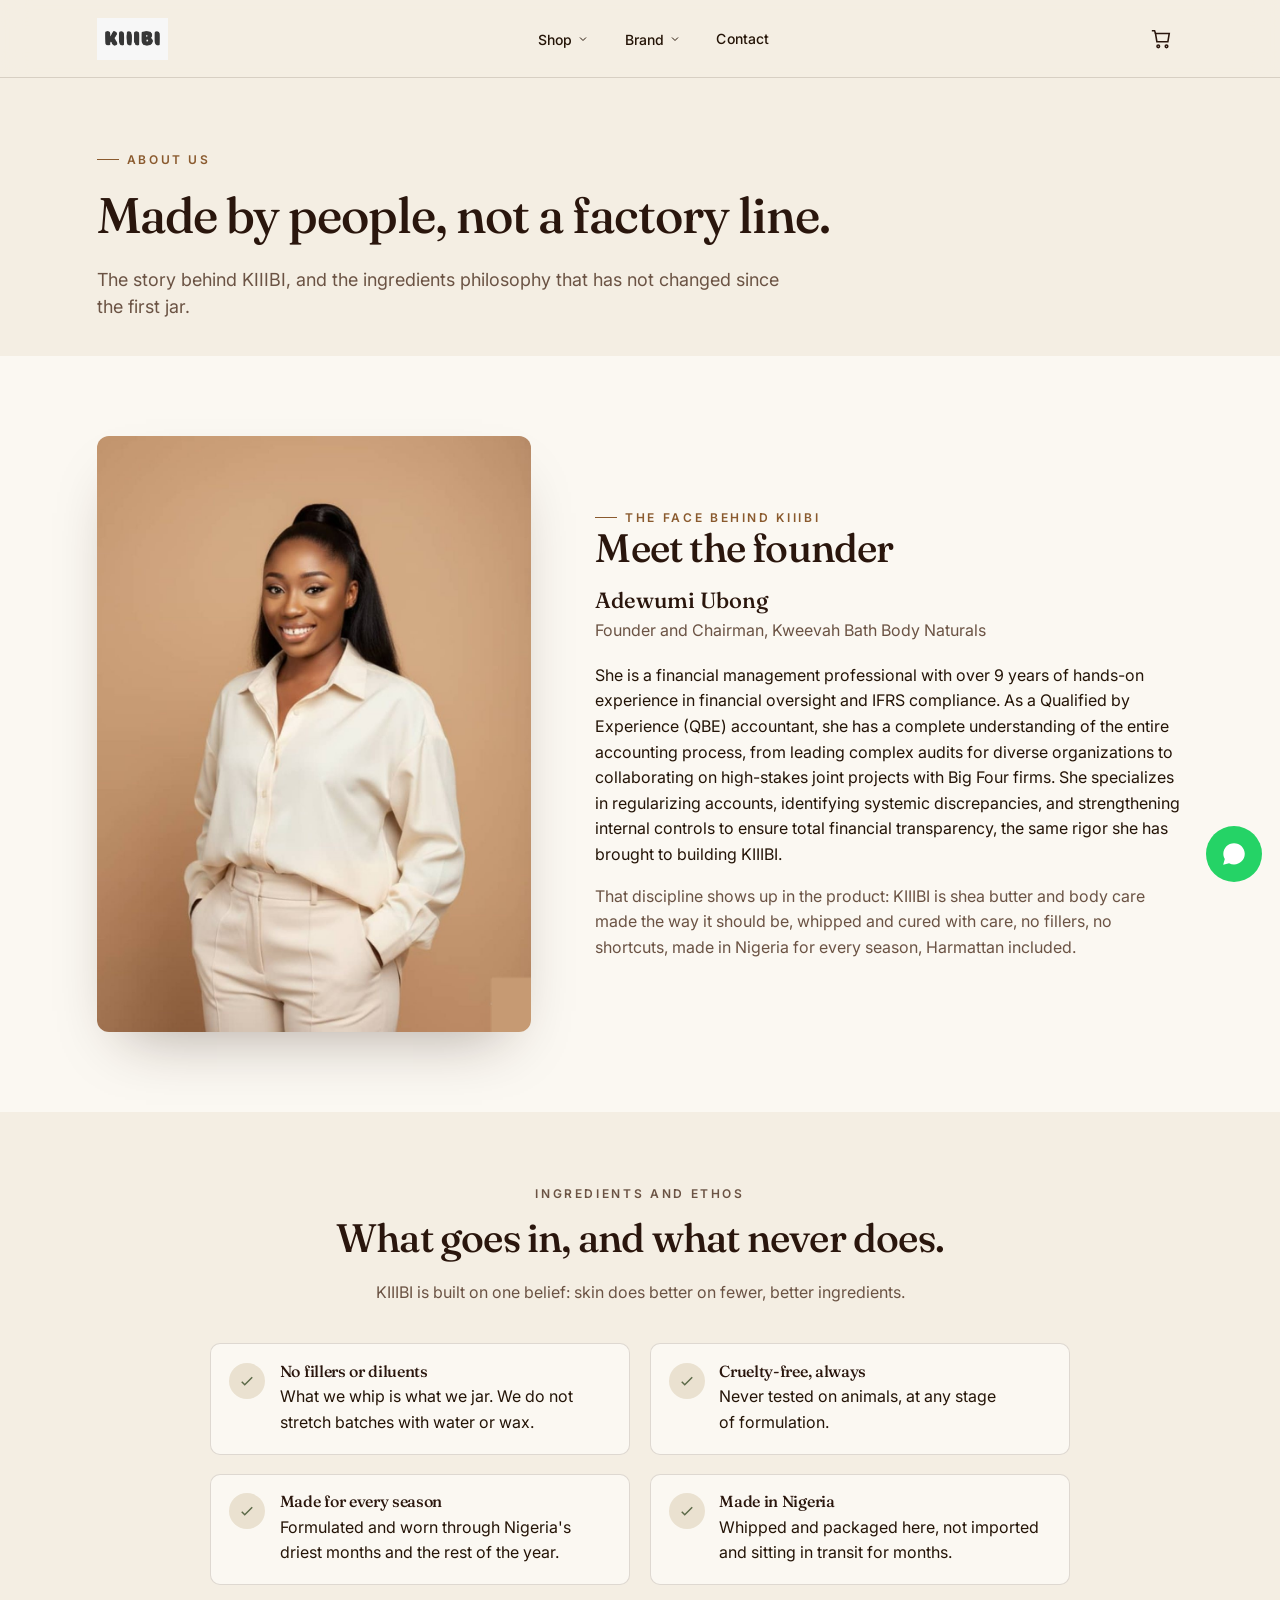
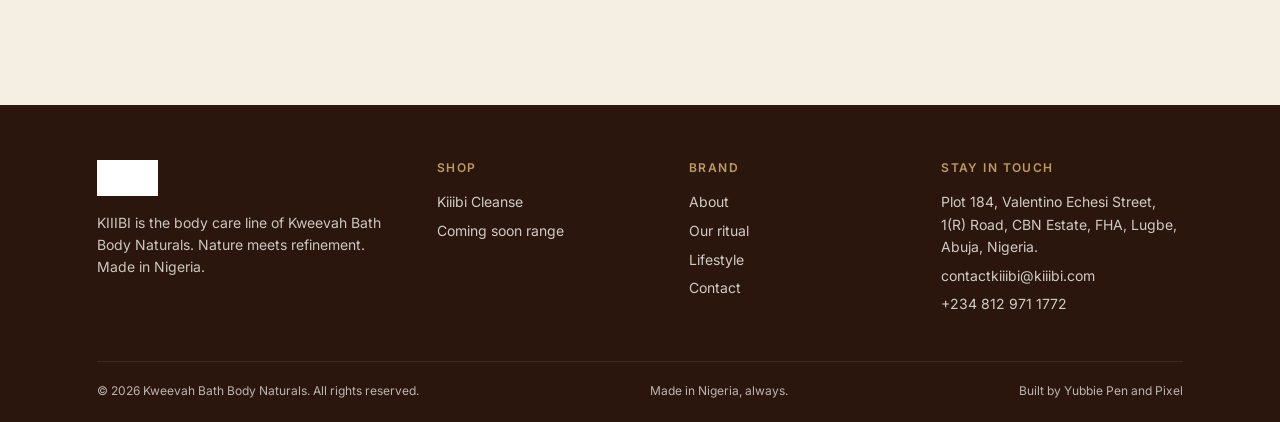
==== commit bcc68405: "Fix mobile nav overlay leak" ====
--- a/about.html
+++ b/about.html
@@ -9,32 +9,30 @@
 <link rel="preconnect" href="https://fonts.googleapis.com">
 <link rel="preconnect" href="https://fonts.gstatic.com" crossorigin>
 <link href="https://fonts.googleapis.com/css2?family=Fraunces:ital,opsz,wght@0,9..144,400;0,9..144,500;0,9..144,600;1,9..144,400&family=Inter:wght@400;500;600;700&display=swap" rel="stylesheet">
-<link rel="stylesheet" href="css/site.css?v=5">
-<style>@media(max-width:900px){nav.primary{visibility:hidden;opacity:0;pointer-events:none}nav.primary.open{visibility:visible;opacity:1;pointer-events:auto}}</style>
+<link rel="stylesheet" href="css/site.css?v=2">
 </head>
 <body>
 <a class="skip" href="#top">Skip to content</a>
 <header class="site">
 <div class="wrap">
-<a class="brandmark" href="index.html"><img src="assets/logo.png" alt="KIIIBI"></a>
+<a class="brandmark" href="index.html"><img src="assets/logo.jpeg" alt="KIIIBI"></a>
 <nav class="primary" id="primaryNav">
 <div class="nav-drop">
 <button type="button">Shop <svg viewBox="0 0 24 24"><path d="M6 9l6 6 6-6"/></svg></button>
 <div class="menu">
-<a href="products.html" data-page="products.html">Shop all <span>Every KIIIBI product</span></a>
-<a href="product.html" data-page="product.html">Kiiibi Cleanse <span>Black cream wash, available now</span></a>
-<a href="products.html#coming-soon" data-page="products.html">Shea and body care <span>Coming soon</span></a>
+<a href="product.html">Kiiibi Cleanse <span>Available now</span></a>
+<a href="products.html">The range <span>Coming soon</span></a>
 </div>
 </div>
 <div class="nav-drop">
 <button type="button">Brand <svg viewBox="0 0 24 24"><path d="M6 9l6 6 6-6"/></svg></button>
 <div class="menu">
-<a href="about.html" data-page="about.html">About KIIIBI <span>Who we are and what we make</span></a>
-<a href="ritual.html" data-page="ritual.html">Our ritual <span>From nut to jar</span></a>
-<a href="lifestyle.html" data-page="lifestyle.html">Lifestyle <span>Stories and reviews</span></a>
+<a href="about.html" data-page="about.html">About</a>
+<a href="ritual.html">Our ritual</a>
+<a href="lifestyle.html">Lifestyle</a>
 </div>
 </div>
-<a href="contact.html" data-page="contact.html">Contact</a>
+<a href="contact.html">Contact</a>
 </nav>
 <div class="nav-actions">
 <a class="icon-btn" href="cart.html" aria-label="Cart">
@@ -101,19 +99,17 @@
 <div class="wrap">
 <div class="footer-grid">
 <div class="footer-brand">
-<img class="footer-logo" src="assets/logo.png" alt="KIIIBI">
-<p>KIIIBI is the shea butter and body care line of Kweevah Bath Body Naturals. Nature meets refinement. Made in Nigeria.</p>
+<img class="footer-logo" src="assets/logo.jpeg" alt="KIIIBI">
+<p>KIIIBI is the body care line of Kweevah Bath Body Naturals. Nature meets refinement. Made in Nigeria.</p>
 </div>
 <nav class="footer-col">
 <h5>Shop</h5>
-<a href="products.html">Shop all</a>
 <a href="product.html">Kiiibi Cleanse</a>
-<a href="products.html#coming-soon">Coming soon</a>
-<a href="cart.html">Cart</a>
+<a href="products.html">Coming soon range</a>
 </nav>
 <nav class="footer-col">
 <h5>Brand</h5>
-<a href="about.html">About KIIIBI</a>
+<a href="about.html">About</a>
 <a href="ritual.html">Our ritual</a>
 <a href="lifestyle.html">Lifestyle</a>
 <a href="contact.html">Contact</a>
@@ -123,7 +119,6 @@
 <p>Plot 184, Valentino Echesi Street, 1(R) Road, CBN Estate, FHA, Lugbe, Abuja, Nigeria.</p>
 <a href="mailto:contactkiiibi@kiiibi.com">contactkiiibi@kiiibi.com</a>
 <a href="tel:+2348129711772">+234 812 971 1772</a>
-<a href="https://instagram.com/kiiibi1" target="_blank" rel="noopener">@kiiibi1 on Instagram</a>
 </div>
 </div>
 <div class="footer-bottom">
--- a/css/site.css
+++ b/css/site.css
@@ -1,59 +1,68 @@
 /* =========================================================
    KIIIBI design system
-   Minimal, brand first. Light and airy only, no dark blocks.
-   Fonts: Fraunces (display) + Inter (text).
+   Two-font discipline:
+   - Fraunces  = display only (h1-h3, hero, pull quotes, splash, large numerals)
+   - Inter     = everything functional (body, nav, buttons, forms, prices, labels)
+   One modular type scale, 4 tracking steps, 3 leading steps.
    ========================================================= */
 
 :root{
-  /* colour, light minimal */
-  --bone:#F4EEE3;        /* primary site colour, matches logo */
-  --bone-2:#ECE5D8;
-  --paper:#FCFAF6;
-  --ink:#23211D;         /* neutral near black, not brown */
-  --ink-soft:#4B463F;
-  --muted:#787067;
-  --green:#2F5D4C;       /* deep evergreen, brand accent */
-  --green-deep:#24483B;
-  --green-soft:#E4EBE6;
-  --brass:#B9965E;
-  --line:rgba(35,33,29,.12);
-  --line-strong:rgba(35,33,29,.2);
+  /* color */
+  --bone:#F4EEE3;
+  --bone-2:#EAE1D0;
+  --paper:#FBF8F2;
+  --umber:#2A160D;
+  --umber-2:#3B2416;
+  --ink:#241407;
+  --muted:#6B5344;
+  --amber:#A5713D;
+  --amber-deep:#8A5A2E;
+  --moss:#5C6A48;
+  --moss-deep:#3F4A32;
+  --brass:#BE9A62;
+  --line:rgba(42,22,13,.14);
+  --line-strong:rgba(42,22,13,.22);
+  --line-light:rgba(244,238,227,.22);
   --danger:#9B1C1C;
 
+  /* type families */
   --font-display:Fraunces,Georgia,"Times New Roman",serif;
   --font-text:Inter,system-ui,-apple-system,"Segoe UI",sans-serif;
 
-  /* type scale, deliberately compact */
-  --text-2xs:.66rem;
-  --text-xs:.72rem;
-  --text-sm:.82rem;
-  --text-base:.95rem;
-  --text-md:1.04rem;
-  --text-lg:1.2rem;
-  --text-xl:1.5rem;
-  --text-2xl:1.9rem;
-
-  --display-hero:clamp(1.95rem,3.4vw,2.9rem);
-  --display-1:clamp(1.65rem,2.7vw,2.3rem);
-  --display-2:clamp(1.4rem,2.2vw,1.85rem);
-  --display-3:clamp(1.12rem,1.8vw,1.45rem);
-
-  --leading-tight:1.14;
-  --leading-snug:1.34;
-  --leading-normal:1.62;
-
-  --tracking-tight:-.015em;
-  --tracking-label:.1em;
-  --tracking-marquee:.16em;
-  --tracking-eyebrow:.18em;
-
-  --shadow:0 22px 50px -30px rgba(35,33,29,.34);
-  --shadow-sm:0 10px 24px -16px rgba(35,33,29,.24);
-  --radius:6px;
-  --header:70px;
-  --max:1120px;
+  /* type scale */
+  --text-2xs:.6875rem;   /* 11 badges, counts */
+  --text-xs:.75rem;      /* 12 eyebrows, micro labels, meta */
+  --text-sm:.875rem;     /* 14 nav, captions, form labels */
+  --text-base:1rem;      /* 16 body */
+  --text-md:1.125rem;    /* 18 card titles, subheads */
+  --text-lg:1.375rem;    /* 22 section h3, summary */
+  --text-xl:1.75rem;     /* 28 */
+  --text-2xl:2.25rem;    /* 36 editorial numerals */
+
+  /* fluid display */
+  --display-hero:clamp(2.6rem,5.2vw,4.25rem);
+  --display-1:clamp(2.05rem,3.9vw,3.25rem);   /* page h1, pdp h1 */
+  --display-2:clamp(1.75rem,3.1vw,2.6rem);    /* section h2 */
+  --display-3:clamp(1.4rem,3vw,2.1rem);       /* pull quotes */
+
+  /* leading */
+  --leading-tight:1.08;
+  --leading-snug:1.3;
+  --leading-normal:1.6;
+
+  /* tracking */
+  --tracking-tight:-.02em;
+  --tracking-label:.12em;
+  --tracking-marquee:.18em;
+  --tracking-eyebrow:.22em;
+
+  /* layout */
+  --shadow:0 28px 60px -28px rgba(42,22,13,.38);
+  --shadow-sm:0 12px 28px -16px rgba(42,22,13,.28);
+  --radius:4px;
+  --header:78px;
+  --max:1240px;
   --ease:cubic-bezier(.2,.8,.2,1);
-  --pad-x:clamp(1.4rem,6.5vw,4.5rem);
 }
 
 *{margin:0;padding:0;box-sizing:border-box}
@@ -65,7 +74,7 @@
 }
 button,a,.size-pick,.icon-btn{touch-action:manipulation}
 button{cursor:pointer}
-:focus-visible{outline:2px solid var(--green);outline-offset:3px}
+:focus-visible{outline:2px solid var(--amber);outline-offset:3px}
 
 body{
   background:var(--bone);
@@ -83,12 +92,13 @@
 ul{list-style:none}
 button,input,select,textarea{font-family:inherit;font-size:inherit}
 
+/* Display type: serif, display only. Base sizes for every level. */
 h1,h2,h3,h4{
   font-family:var(--font-display);
   font-weight:500;
   line-height:var(--leading-tight);
   letter-spacing:var(--tracking-tight);
-  color:var(--ink);
+  color:var(--umber);
   text-wrap:balance;
 }
 h1{font-size:var(--display-1)}
@@ -98,113 +108,120 @@
 h5{font-family:var(--font-text);font-weight:600;line-height:var(--leading-snug);font-size:var(--text-base)}
 p{text-wrap:pretty}
 
-.wrap{max-width:var(--max);margin:0 auto;padding:0 var(--pad-x)}
-.lead{font-size:var(--text-md);color:var(--muted);max-width:40em;line-height:1.6}
+.lead{font-size:var(--text-md);color:var(--muted);max-width:40em;line-height:1.55}
+
+.wrap{max-width:var(--max);margin:0 auto;padding:0 6vw}
+.em{color:var(--amber-deep)}
+.tnum{font-variant-numeric:tabular-nums}
 .muted{color:var(--muted)}
 .note{font-size:var(--text-sm);color:var(--muted)}
 .note-xs{font-size:var(--text-xs);color:var(--muted)}
-.tnum{font-variant-numeric:tabular-nums}
-
-/* Small uppercase label, no leading dash */
+.label-moss{font-size:var(--text-xs);font-weight:600;letter-spacing:var(--tracking-label);text-transform:uppercase;color:var(--moss)}
+.pullquote{font-family:var(--font-display);font-weight:500;font-size:var(--display-3);line-height:var(--leading-snug);color:var(--umber)}
+
+/* Small uppercase label */
 .eyebrow{
   font-family:var(--font-text);
   font-size:var(--text-xs);
   font-weight:600;
   letter-spacing:var(--tracking-eyebrow);
   text-transform:uppercase;
-  color:var(--green);
-}
-.center .eyebrow{display:block}
+  color:var(--amber-deep);
+  display:flex;align-items:center;gap:.65em;
+}
+.eyebrow::before{content:"";width:22px;height:1px;background:var(--amber-deep)}
+.center .eyebrow{justify-content:center}
+.center .eyebrow::before{display:none}
 
 .btn{
-  display:inline-flex;align-items:center;justify-content:center;gap:.5em;
-  padding:.85em 1.6em;min-height:46px;
+  display:inline-flex;align-items:center;justify-content:center;gap:.55em;
+  padding:.95em 1.7em;min-height:48px;
   font-family:var(--font-text);
-  font-size:var(--text-sm);font-weight:600;letter-spacing:.05em;text-transform:uppercase;
+  font-size:var(--text-sm);font-weight:600;letter-spacing:.06em;text-transform:uppercase;
   border-radius:var(--radius);border:1px solid transparent;background:transparent;color:inherit;
-  transition:transform .26s var(--ease), background .22s ease, color .22s ease, border-color .22s ease;
+  transition:transform .28s var(--ease), background .25s ease, color .25s ease, border-color .25s ease;
 }
 .btn:hover{transform:translateY(-2px)}
-.btn-primary{background:var(--green);color:var(--paper)}
-.btn-primary:hover{background:var(--green-deep)}
-.btn-ghost{border-color:var(--ink);color:var(--ink)}
-.btn-ghost:hover{background:var(--ink);color:var(--paper)}
-.btn-soft{background:var(--paper);color:var(--ink);border-color:var(--line-strong)}
-.btn-soft:hover{border-color:var(--ink)}
+.btn-primary{background:var(--umber);color:var(--paper)}
+.btn-primary:hover{background:var(--amber-deep)}
+.btn-ghost{border-color:var(--umber);color:var(--umber)}
+.btn-ghost:hover{background:var(--umber);color:var(--paper)}
+.btn-light{border-color:var(--line-light);color:var(--paper)}
+.btn-light:hover{background:var(--paper);color:var(--umber)}
+.btn-moss{background:var(--moss);color:var(--paper)}
+.btn-moss:hover{background:var(--moss-deep)}
 .btn[disabled]{opacity:.45;cursor:not-allowed;transform:none}
 
 /* ---------- Header / nav ---------- */
 header.site{
   position:fixed;top:0;left:0;right:0;z-index:80;
   height:var(--header);
-  background:rgba(244,238,227,.94);
-  backdrop-filter:blur(12px);
+  background:rgba(244,238,227,.9);
+  backdrop-filter:blur(14px);
   border-bottom:1px solid var(--line);
 }
-header.site .wrap{display:flex;align-items:center;justify-content:space-between;height:var(--header);gap:1.4rem}
+header.site .wrap{display:flex;align-items:center;justify-content:space-between;height:var(--header);gap:1.5rem}
 .brandmark{display:flex;align-items:center;flex-shrink:0}
-.brandmark img{height:30px;width:auto}
-nav.primary{display:flex;align-items:center;gap:2em}
+.brandmark img{height:42px;width:auto}
+nav.primary{display:flex;align-items:center;gap:2.2em}
 nav.primary > a, .nav-drop > button{
   font-family:var(--font-text);
   font-size:var(--text-sm);font-weight:500;letter-spacing:.01em;color:var(--ink);
-  background:none;border:none;padding:.4em 0;display:inline-flex;align-items:center;gap:.3em;
+  background:none;border:none;padding:.4em 0;display:inline-flex;align-items:center;gap:.35em;
   min-height:44px;
 }
-nav.primary > a:hover, .nav-drop > button:hover{color:var(--green)}
-nav.primary > a[aria-current="page"]{color:var(--green)}
+nav.primary > a:hover, .nav-drop > button:hover{color:var(--amber-deep)}
+nav.primary > a[aria-current="page"]{color:var(--amber-deep)}
 .nav-drop{position:relative}
-.nav-drop > button svg{width:11px;height:11px;stroke:currentColor;fill:none;stroke-width:2}
+.nav-drop > button svg{width:12px;height:12px;stroke:currentColor;fill:none;stroke-width:2}
 .nav-drop .menu{
   position:absolute;top:calc(100% + 10px);left:50%;transform:translateX(-50%) translateY(6px);
-  min-width:230px;background:var(--paper);border:1px solid var(--line);border-radius:8px;
-  box-shadow:var(--shadow);padding:.5rem;opacity:0;pointer-events:none;transition:opacity .2s ease, transform .2s ease;
+  min-width:240px;background:var(--paper);border:1px solid var(--line);border-radius:8px;
+  box-shadow:var(--shadow);padding:.55rem;opacity:0;pointer-events:none;transition:opacity .2s ease, transform .2s ease;
 }
 .nav-drop:hover .menu, .nav-drop:focus-within .menu, .nav-drop.open .menu{
   opacity:1;pointer-events:auto;transform:translateX(-50%) translateY(0);
 }
 .nav-drop .menu a{
-  display:flex;flex-direction:column;gap:.08em;padding:.65rem .8rem;border-radius:6px;
+  display:flex;flex-direction:column;gap:.1em;padding:.7rem .85rem;border-radius:6px;
   font-family:var(--font-text);font-size:var(--text-sm);font-weight:500;
 }
 .nav-drop .menu a:hover{background:var(--bone-2)}
 .nav-drop .menu a span{font-size:var(--text-xs);font-weight:400;color:var(--muted)}
-.nav-actions{display:flex;align-items:center;gap:.3rem}
+.nav-actions{display:flex;align-items:center;gap:.35rem}
 .icon-btn{
   width:44px;height:44px;display:inline-flex;align-items:center;justify-content:center;
-  background:none;border:none;position:relative;color:var(--ink);border-radius:50%;
-}
-.icon-btn:hover{background:rgba(35,33,29,.06)}
-.icon-btn svg{width:21px;height:21px;stroke:currentColor;fill:none;stroke-width:1.7}
+  background:none;border:none;position:relative;color:var(--umber);border-radius:50%;
+}
+.icon-btn:hover{background:rgba(42,22,13,.06)}
+.icon-btn svg{width:22px;height:22px;stroke:currentColor;fill:none;stroke-width:1.7}
 .cart-count{
-  position:absolute;top:7px;right:5px;min-width:15px;height:15px;padding:0 4px;border-radius:99px;
-  background:var(--green);color:#fff;font-size:var(--text-2xs);font-weight:700;
+  position:absolute;top:6px;right:4px;min-width:16px;height:16px;padding:0 4px;border-radius:99px;
+  background:var(--umber);color:var(--paper);font-size:var(--text-2xs);font-weight:700;
   font-variant-numeric:tabular-nums;display:none;align-items:center;justify-content:center;
 }
 .cart-count.show{display:flex}
 .nav-toggle{display:none;flex-direction:column;gap:5px;background:none;border:none;padding:10px;min-width:44px;min-height:44px}
-.nav-toggle span{width:20px;height:1.5px;background:var(--ink);display:block}
-
-/* mobile nav: hidden by default, shown with .open */
+.nav-toggle span{width:20px;height:1.5px;background:var(--umber);display:block}
+
 @media (max-width:900px){
   nav.primary{
     position:fixed;top:var(--header);left:0;right:0;
     height:calc(100vh - var(--header));height:calc(100dvh - var(--header));
     background:var(--bone);
     flex-direction:column;align-items:stretch;justify-content:flex-start;
-    padding:1.3rem 6vw 3rem;gap:0;overflow:auto;z-index:70;
-    visibility:hidden;opacity:0;pointer-events:none;transform:translateY(-8px);
-    transition:opacity .26s ease, transform .26s var(--ease), visibility .26s;
+    padding:1.4rem 6vw 3rem;gap:0;overflow:auto;z-index:70;
+    visibility:hidden;opacity:0;pointer-events:none;transform:translateY(-10px);
+    transition:opacity .28s ease, transform .28s var(--ease), visibility .28s;
   }
   nav.primary.open{visibility:visible;opacity:1;pointer-events:auto;transform:none}
-  body.nav-open{overflow:hidden}
   nav.primary > a, .nav-drop > button{
     font-family:var(--font-text);font-size:var(--text-md);font-weight:500;
-    min-height:54px;justify-content:space-between;
+    min-height:56px;justify-content:space-between;
   }
   .nav-drop .menu{
     position:static;transform:none;opacity:1;pointer-events:auto;box-shadow:none;
-    display:none;min-width:0;background:transparent;border:0;padding:.2rem 0 .7rem 0;
+    display:none;min-width:0;background:transparent;border:0;padding:.2rem 0 .8rem 0;
   }
   .nav-drop.open .menu{display:block}
   .nav-drop .menu a{font-size:var(--text-base)}
@@ -213,287 +230,255 @@
 
 /* ---------- Page scaffolding ---------- */
 main{padding-top:var(--header)}
-.page-intro{padding:4.2rem 0 2.2rem}
-.page-intro h1{margin:.35em 0 .5em;max-width:16em}
+.page-intro{padding:4.5rem 0 2.2rem}
+.page-intro h1{font-size:var(--display-1);margin:.4em 0 .45em;max-width:15em}
 .page-intro .lead{max-width:38em}
-.section-head{margin-bottom:2rem;max-width:40em}
+.section-head{margin-bottom:2.4rem;max-width:40em}
 .section-head.center{margin-left:auto;margin-right:auto;text-align:center}
-.section-head h2{margin:.3em 0 .45em}
+.section-head h2{font-size:var(--display-2);margin:.35em 0 .5em}
 .section-head p{color:var(--muted)}
 
-/* ---------- Hero (brand first, cleanse jar) ---------- */
-.hero{background:var(--bone);padding:2.4rem 0 3.2rem}
-.hero .wrap{display:grid;grid-template-columns:1.05fr .95fr;gap:4.5vw;align-items:center}
-.hero-copy h1{font-size:var(--display-hero);margin:.35em 0 .45em}
-.hero-copy .lead{margin-bottom:1.6em;max-width:30em}
-.hero-actions{display:flex;gap:.7em;flex-wrap:wrap;margin-bottom:1.6em}
-.hero-stats{display:flex;gap:1.4em;flex-wrap:wrap;padding-top:1.2em;border-top:1px solid var(--line)}
-.hero-stats div{font-size:var(--text-xs);font-weight:500;color:var(--muted);display:flex;align-items:center;gap:.5em}
-.hero-stats .dot{width:5px;height:5px;border-radius:50%;background:var(--green)}
-.hero-visual{border-radius:10px;overflow:hidden;background:var(--bone-2);box-shadow:var(--shadow)}
-.hero-visual img{width:100%;height:auto;aspect-ratio:4/5;object-fit:cover}
+/* ---------- Hero ---------- */
+.hero{position:relative;display:flex;align-items:center;min-height:min(92vh,840px);overflow:hidden;isolation:isolate;background:var(--bone)}
+.hero-media{position:absolute;inset:0;z-index:-2}
+.hero-media img{width:100%;height:100%;object-fit:cover;object-position:62% 48%}
+.hero-scrim{
+  position:absolute;inset:0;z-index:-1;pointer-events:none;
+  background:linear-gradient(90deg,rgba(244,238,227,.99) 0%,rgba(244,238,227,.95) 24%,rgba(244,238,227,.66) 46%,rgba(244,238,227,.16) 70%,rgba(244,238,227,0) 86%);
+}
+.hero-inner{width:100%;padding-top:4rem;padding-bottom:4.5rem}
+.hero-copy{max-width:600px}
+.hero-copy h1{font-size:var(--display-hero);margin:.4em 0 .5em}
+.hero-copy .lead{max-width:34em;margin-bottom:2em}
+.hero-actions{display:flex;gap:.8em;flex-wrap:wrap;margin-bottom:2.2em}
+.hero-stats{display:flex;gap:1.8em;flex-wrap:wrap;padding-top:1.5em;border-top:1px solid var(--line)}
+.hero-stats div{font-size:var(--text-xs);font-weight:500;letter-spacing:.02em;color:var(--muted);display:flex;align-items:center;gap:.5em}
+.hero-stats .dot{width:6px;height:6px;border-radius:50%;background:var(--moss)}
 
 /* ---------- Intro splash ---------- */
-#introSplash{position:fixed;inset:0;z-index:500;background:var(--bone);display:flex;align-items:center;justify-content:center;cursor:pointer;transition:opacity .6s ease;padding:clamp(2.4rem,10vh,7rem) clamp(1.6rem,8vw,6rem)}
+#introSplash{position:fixed;inset:0;z-index:500;background:var(--bone);display:flex;align-items:center;justify-content:center;cursor:pointer;transition:opacity .7s ease}
 #introSplash.fade-out{opacity:0;pointer-events:none}
 body.splash-lock{overflow:hidden;height:100vh;height:100dvh}
-.splash-stage{position:absolute;inset:0;display:flex;align-items:center;justify-content:center;padding:clamp(2.4rem,10vh,7rem) clamp(1.6rem,8vw,6rem);opacity:0;transition:opacity .55s ease;pointer-events:none}
+.splash-stage{position:absolute;inset:0;display:flex;align-items:center;justify-content:center;padding:8vw;opacity:0;transition:opacity .6s ease;pointer-events:none}
 .splash-stage.active{opacity:1}
-.splash-mark{font-family:var(--font-display);font-weight:500;color:var(--ink);font-size:clamp(1.9rem,7vw,4.4rem);letter-spacing:.3em;padding-left:.3em;display:flex}
-.splash-letter{display:inline-block;opacity:0;transform:translateY(16px);transition:opacity .5s var(--ease),transform .5s var(--ease);transition-delay:calc(var(--i,0)*.1s)}
+.splash-mark{font-family:var(--font-display);font-weight:500;color:var(--umber);font-size:clamp(2.2rem,9vw,6rem);letter-spacing:.34em;padding-left:.34em;display:flex}
+.splash-letter{display:inline-block;opacity:0;transform:translateY(20px);transition:opacity .6s var(--ease),transform .6s var(--ease);transition-delay:calc(var(--i,0)*.11s)}
 .splash-stage.active .splash-letter{opacity:1;transform:none}
-.splash-sub{position:absolute;left:0;right:0;bottom:clamp(3.2rem,12vh,7rem);text-align:center;font-size:var(--text-xs);font-weight:600;letter-spacing:var(--tracking-eyebrow);text-transform:uppercase;color:var(--green);opacity:0;transition:opacity .8s ease .4s;padding:0 clamp(1.6rem,8vw,6rem)}
-.splash-stage-text.active .splash-sub{opacity:.9}
+.splash-sub{position:absolute;left:0;right:0;bottom:9vh;text-align:center;font-size:var(--text-xs);font-weight:600;letter-spacing:var(--tracking-eyebrow);text-transform:uppercase;color:var(--amber-deep);opacity:0;transition:opacity .9s ease .5s}
+.splash-stage-text.active .splash-sub{opacity:.85}
 .splash-stage-writeup{padding:0}
-.writeup-line{position:absolute;inset:0;display:flex;align-items:center;justify-content:center;padding:clamp(2.4rem,10vh,7rem) clamp(1.6rem,8vw,6rem);opacity:0;transform:translateY(14px);transition:opacity .7s ease,transform .7s ease}
+.writeup-line{position:absolute;inset:0;display:flex;align-items:center;justify-content:center;padding:0 8vw;opacity:0;transform:translateY(16px);transition:opacity .8s ease,transform .8s ease}
 .writeup-line.active{opacity:1;transform:none}
-.writeup-line p{max-width:22em;text-align:center;font-family:var(--font-display);font-weight:500;color:var(--ink);font-size:var(--display-3);line-height:var(--leading-snug)}
+.writeup-line p{max-width:24em;text-align:center;font-family:var(--font-display);font-weight:500;color:var(--umber);font-size:var(--display-3);line-height:var(--leading-snug)}
 @media (prefers-reduced-motion:reduce){
   .splash-letter,.splash-sub{transition:none;opacity:1;transform:none}
   .writeup-line{transition:none}
 }
 
 /* ---------- Marquee ---------- */
-.marquee{overflow:hidden;border-top:1px solid var(--line);border-bottom:1px solid var(--line);background:var(--paper);padding:.8rem 0}
-.marquee-track{display:flex;gap:3rem;white-space:nowrap;animation:marquee 30s linear infinite;font-size:var(--text-xs);font-weight:600;letter-spacing:var(--tracking-marquee);text-transform:uppercase;color:var(--green)}
+.marquee{overflow:hidden;border-top:1px solid var(--line);border-bottom:1px solid var(--line);background:var(--paper);padding:.9rem 0}
+.marquee-track{display:flex;gap:2.4rem;white-space:nowrap;animation:marquee 32s linear infinite;font-size:var(--text-xs);font-weight:600;letter-spacing:var(--tracking-marquee);text-transform:uppercase;color:var(--amber-deep)}
 @keyframes marquee{from{transform:translateX(0)}to{transform:translateX(-50%)}}
 
-/* ---------- Brand statement band (light) ---------- */
-.brand-band{background:var(--green-soft);padding:2.8rem 0}
-.brand-band .wrap{display:grid;grid-template-columns:repeat(3,1fr);gap:1.8rem;text-align:center}
-.brand-band .num{font-family:var(--font-display);font-weight:500;font-size:var(--text-xl);font-variant-numeric:tabular-nums;color:var(--green-deep);display:block;margin-bottom:.15em}
-.brand-band p{font-size:var(--text-sm);color:var(--ink-soft)}
-
-/* ---------- Home: About first, then doors to other pages ---------- */
-.home-about{background:var(--bone);padding:4.6rem 0 4.2rem}
-.home-about .wrap{display:grid;grid-template-columns:1.05fr .95fr;gap:5vw;align-items:center}
-.home-about h1{font-size:var(--display-hero);margin:.4em 0 .55em}
-.home-about .lead{margin-bottom:1.1em;max-width:34em}
-.home-about .hero-actions{margin-top:1.8em}
-.home-about-visual{border-radius:10px;overflow:hidden;background:var(--bone-2);box-shadow:var(--shadow)}
-.home-about-visual img{width:100%;height:auto;aspect-ratio:4/5;object-fit:cover}
-
-.home-paths{padding:4.4rem 0 5rem}
-.path-grid{display:grid;grid-template-columns:repeat(4,minmax(0,1fr));gap:1.1rem}
-.path-card{
-  display:flex;flex-direction:column;gap:.45rem;
-  background:var(--paper);border:1px solid var(--line);border-radius:10px;
-  padding:1.4rem 1.25rem 1.5rem;min-height:100%;
-  transition:transform .26s var(--ease), box-shadow .26s ease, border-color .22s ease;
-}
-.path-card:hover{transform:translateY(-3px);box-shadow:var(--shadow-sm);border-color:var(--line-strong)}
-.path-card h3{font-size:var(--text-lg);margin:.15em 0 .1em}
-.path-card p{font-size:var(--text-sm);color:var(--muted)}
-.home-ship{margin-top:2.2rem}
-
-/* ---------- Story / about blocks ---------- */
-.split{padding:4rem 0}
-.split.alt{background:var(--paper)}
-.split .wrap{display:grid;grid-template-columns:1fr 1fr;gap:4.5vw;align-items:center}
-.split .visual{border-radius:10px;overflow:hidden;background:var(--bone-2);box-shadow:var(--shadow-sm)}
-.split .visual img{width:100%;height:auto}
-.split h2{margin:.3em 0 .5em}
-.split .lead{margin-bottom:1.2em}
-.ethos-points{margin:1.2rem 0 1.6rem;display:grid;gap:.6rem}
-.ethos-points li{display:flex;gap:.6rem;font-size:var(--text-sm);color:var(--ink-soft)}
-.ethos-points svg{width:16px;height:16px;stroke:var(--green);flex-shrink:0;margin-top:3px}
+/* ---------- Stats band ---------- */
+.stats-band{background:var(--umber);color:var(--paper);padding:2.4rem 0}
+.stats-band .wrap{display:grid;grid-template-columns:repeat(3,1fr);gap:1.5rem;text-align:center}
+.stats-band .num{font-family:var(--font-display);font-weight:500;font-size:var(--text-2xl);font-variant-numeric:tabular-nums;display:block;margin-bottom:.2em}
+.stats-band p{font-size:var(--text-sm);opacity:.78}
+
+/* ---------- Featured ---------- */
+.featured{padding:5.5rem 0;background:var(--paper)}
+.featured .wrap{display:grid;grid-template-columns:1fr 1fr;gap:5vw;align-items:center}
+.featured-visual{border-radius:10px;overflow:hidden;box-shadow:var(--shadow);background:var(--bone-2)}
+.featured-visual img{width:100%;height:auto}
+.price-row{display:flex;gap:1.2rem;margin:1.4rem 0 1.8rem;flex-wrap:wrap}
+.price-chip{border:1px solid var(--line);padding:.85rem 1.1rem;border-radius:8px;min-width:140px;background:var(--bone)}
+.price-chip .size{font-size:var(--text-xs);font-weight:600;letter-spacing:var(--tracking-label);text-transform:uppercase;color:var(--muted)}
+.price-chip .amt{font-family:var(--font-text);font-weight:600;font-size:var(--text-lg);font-variant-numeric:tabular-nums;color:var(--umber)}
 
 /* ---------- Catalog ---------- */
-.catalog{padding:3.6rem 0}
-.product-grid{display:grid;grid-template-columns:repeat(3,minmax(0,1fr));gap:1.2rem}
+.catalog{padding:5rem 0}
+.product-grid{display:grid;grid-template-columns:repeat(3,minmax(0,1fr));gap:1.4rem}
 .product-card{
   background:var(--paper);border:1px solid var(--line);border-radius:10px;overflow:hidden;
-  display:flex;flex-direction:column;transition:transform .32s var(--ease), box-shadow .32s ease;
+  display:flex;flex-direction:column;transition:transform .35s var(--ease), box-shadow .35s ease;
 }
 .product-card:hover{transform:translateY(-4px);box-shadow:var(--shadow-sm)}
 .product-card .thumb{position:relative;aspect-ratio:1;background:var(--bone-2);overflow:hidden}
 .product-card .thumb img{width:100%;height:100%;object-fit:cover}
 .soon-badge,.live-badge{
-  position:absolute;top:10px;left:10px;padding:.35em .65em;border-radius:99px;
+  position:absolute;top:12px;left:12px;padding:.4em .7em;border-radius:99px;
   font-size:var(--text-2xs);font-weight:600;letter-spacing:var(--tracking-label);text-transform:uppercase;
 }
-.soon-badge{background:rgba(252,250,246,.94);color:var(--ink-soft)}
-.live-badge{background:var(--green);color:#fff}
-.product-card .body{padding:1rem 1.05rem 1.15rem;display:flex;flex-direction:column;flex:1}
-.product-card .tag{font-size:var(--text-xs);font-weight:600;letter-spacing:var(--tracking-label);text-transform:uppercase;color:var(--green);margin-bottom:.3em}
-.product-card h3{font-size:var(--text-md);margin-bottom:.3em}
-.product-card .desc{font-size:var(--text-sm);color:var(--muted);flex:1;margin-bottom:.9rem}
-.product-card .meta{display:flex;justify-content:space-between;align-items:baseline;gap:.5em;font-size:var(--text-sm)}
-.product-card .price{font-weight:600;font-variant-numeric:tabular-nums;color:var(--ink)}
+.soon-badge{background:rgba(251,248,242,.92);color:var(--umber)}
+.live-badge{background:var(--moss);color:#fff}
+.product-card .body{padding:1.15rem 1.2rem 1.3rem;display:flex;flex-direction:column;flex:1}
+.product-card .tag{font-size:var(--text-xs);font-weight:600;letter-spacing:var(--tracking-label);text-transform:uppercase;color:var(--amber-deep);margin-bottom:.35em}
+.product-card h3{font-size:var(--text-md);margin-bottom:.35em}
+.product-card .desc{font-size:var(--text-sm);color:var(--muted);flex:1;margin-bottom:1rem}
+.product-card .meta{display:flex;justify-content:space-between;align-items:baseline;gap:.6em;font-size:var(--text-sm)}
+.product-card .price{font-family:var(--font-text);font-weight:600;font-variant-numeric:tabular-nums;color:var(--amber-deep)}
+.soon-card{opacity:.92}
 .soon-card .thumb img{filter:saturate(.85)}
-.price-row{display:flex;gap:1rem;margin:1.2rem 0 1.5rem;flex-wrap:wrap}
-.price-chip{border:1px solid var(--line);padding:.7rem 1rem;border-radius:8px;min-width:130px;background:var(--bone)}
-.price-chip .size{font-size:var(--text-xs);font-weight:600;letter-spacing:var(--tracking-label);text-transform:uppercase;color:var(--muted)}
-.price-chip .amt{font-weight:600;font-size:var(--text-lg);font-variant-numeric:tabular-nums;color:var(--ink)}
 
 /* ---------- Product detail ---------- */
-.pdp{padding:2.6rem 0 4rem}
-.pdp-grid{display:grid;grid-template-columns:1.05fr .95fr;gap:4vw;align-items:start}
+.pdp{padding:3rem 0 5rem}
+.pdp-grid{display:grid;grid-template-columns:1.05fr .95fr;gap:4.5vw;align-items:start}
 .pdp-media{border-radius:12px;overflow:hidden;background:var(--bone-2);box-shadow:var(--shadow)}
 .pdp-media img{width:100%}
-.pdp-copy h1{margin:.2em 0 .35em}
-.pdp-copy .lead{margin-bottom:1.4em}
-.size-picks{display:flex;gap:.6rem;margin:1rem 0 1.2rem;flex-wrap:wrap}
+.pdp-copy h1{font-size:var(--display-1);margin:.25em 0 .4em}
+.pdp-copy .lead{margin-bottom:1.6em}
+.size-picks{display:flex;gap:.7rem;margin:1.1rem 0 1.4rem;flex-wrap:wrap}
 .size-pick{
-  flex:1;min-width:120px;border:1px solid var(--line);background:var(--paper);border-radius:8px;
-  padding:.85rem;text-align:left;min-height:66px;
-}
-.size-pick.active{border-color:var(--green);box-shadow:0 0 0 1px var(--green)}
+  flex:1;min-width:130px;border:1px solid var(--line);background:var(--paper);border-radius:8px;
+  padding:1rem;text-align:left;min-height:72px;
+}
+.size-pick.active{border-color:var(--umber);box-shadow:0 0 0 1px var(--umber)}
 .size-pick .sz{font-size:var(--text-xs);font-weight:600;letter-spacing:var(--tracking-label);text-transform:uppercase;color:var(--muted)}
-.size-pick .pr{font-weight:600;font-size:var(--text-lg);font-variant-numeric:tabular-nums}
-.qty-row{display:flex;align-items:center;gap:1rem;flex-wrap:wrap;margin:0 0 1.2rem}
+.size-pick .pr{font-family:var(--font-text);font-weight:600;font-size:var(--text-lg);font-variant-numeric:tabular-nums}
+.qty-row{display:flex;align-items:center;gap:1rem;flex-wrap:wrap;margin:0 0 1.4rem}
 .qty{display:inline-flex;align-items:center;border:1px solid var(--line);border-radius:8px;overflow:hidden;background:var(--paper)}
-.qty button{width:44px;height:44px;border:0;background:transparent;font-size:var(--text-md);color:var(--ink)}
+.qty button{width:44px;height:44px;border:0;background:transparent;font-size:var(--text-md)}
 .qty span{min-width:2.2em;text-align:center;font-weight:600;font-variant-numeric:tabular-nums}
-.benefits{margin:1.4rem 0 0;display:grid;gap:.6rem}
-.benefits li{display:flex;gap:.6rem;font-size:var(--text-sm);color:var(--ink-soft)}
-.benefits svg{width:16px;height:16px;stroke:var(--green);flex-shrink:0;margin-top:3px}
+.benefits{margin:1.6rem 0 0;display:grid;gap:.7rem}
+.benefits li{display:flex;gap:.7rem;font-size:var(--text-sm);color:var(--muted)}
+.benefits svg{width:18px;height:18px;stroke:var(--moss);flex-shrink:0;margin-top:2px}
 
 /* ---------- Cart ---------- */
-.cart-layout{display:grid;grid-template-columns:1.4fr .8fr;gap:1.6rem;padding:2rem var(--pad-x) 4.4rem;align-items:start}
-.cart-list{background:var(--paper);border:1px solid var(--line);border-radius:12px;padding:1rem}
-.cart-item{display:grid;grid-template-columns:80px 1fr auto;gap:.9rem;padding:.9rem 0;border-bottom:1px solid var(--line);align-items:center}
+.cart-layout{display:grid;grid-template-columns:1.4fr .8fr;gap:2rem;padding:2.5rem 0 5rem;align-items:start}
+.cart-list{background:var(--paper);border:1px solid var(--line);border-radius:12px;padding:1.2rem}
+.cart-item{display:grid;grid-template-columns:88px 1fr auto;gap:1rem;padding:1rem 0;border-bottom:1px solid var(--line);align-items:center}
 .cart-item:last-child{border-bottom:0}
-.cart-item img{width:80px;height:80px;object-fit:cover;border-radius:8px;background:var(--bone-2)}
+.cart-item img{width:88px;height:88px;object-fit:cover;border-radius:8px;background:var(--bone-2)}
 .cart-item h3{font-size:var(--text-md)}
-.cart-item .muted{font-size:var(--text-sm)}
-.line-price{font-weight:600;font-size:var(--text-base);font-variant-numeric:tabular-nums}
-.remove{background:none;border:0;color:var(--muted);font-size:var(--text-sm);text-decoration:underline;margin-top:.35rem;min-height:32px}
-.summary{background:var(--paper);border:1px solid var(--line);border-radius:12px;padding:1.2rem 1.3rem;position:sticky;top:calc(var(--header) + 16px)}
-.summary h2{font-size:var(--text-lg);margin-bottom:.9rem}
-.row{display:flex;justify-content:space-between;margin:.5rem 0;font-size:var(--text-sm)}
-.row.total{border-top:1px solid var(--line);padding-top:.9rem;margin-top:.9rem;font-size:var(--text-base)}
-.row.total span:last-child{font-weight:600;font-size:var(--text-lg);font-variant-numeric:tabular-nums}
-.empty{text-align:center;padding:3.6rem 1rem;color:var(--muted)}
-.empty h2{margin:.5rem 0 .35rem}
+.cart-item .muted{font-size:var(--text-sm);color:var(--muted)}
+.line-price{font-family:var(--font-text);font-weight:600;font-size:var(--text-base);font-variant-numeric:tabular-nums}
+.remove{background:none;border:0;color:var(--muted);font-size:var(--text-sm);text-decoration:underline;margin-top:.4rem;min-height:32px}
+.summary{background:var(--paper);border:1px solid var(--line);border-radius:12px;padding:1.4rem 1.5rem;position:sticky;top:calc(var(--header) + 16px)}
+.summary h2{font-size:var(--text-lg);margin-bottom:1rem}
+.row{display:flex;justify-content:space-between;margin:.55rem 0;font-size:var(--text-sm)}
+.row.total{border-top:1px solid var(--line);padding-top:1rem;margin-top:1rem;font-size:var(--text-base)}
+.row.total span:last-child{font-family:var(--font-text);font-weight:600;font-size:var(--text-xl);font-variant-numeric:tabular-nums}
+.empty{text-align:center;padding:4.5rem 1rem;color:var(--muted)}
+.empty h2{margin:.6rem 0 .4rem}
 
 /* ---------- Checkout ---------- */
-.checkout{padding:2rem var(--pad-x) 4.4rem;display:grid;grid-template-columns:1.2fr .8fr;gap:1.6rem;align-items:start}
-.form-card,.summary{background:var(--paper);border:1px solid var(--line);border-radius:12px;padding:1.3rem}
-.form-grid{display:grid;grid-template-columns:1fr 1fr;gap:.9rem}
-.field{display:flex;flex-direction:column;gap:.3rem}
+.checkout{padding:2.4rem 0 5rem;display:grid;grid-template-columns:1.2fr .8fr;gap:2rem;align-items:start}
+.form-card,.summary{background:var(--paper);border:1px solid var(--line);border-radius:12px;padding:1.5rem}
+.form-grid{display:grid;grid-template-columns:1fr 1fr;gap:1rem}
+.field{display:flex;flex-direction:column;gap:.35rem}
 .field.full{grid-column:1/-1}
-.field label{font-size:var(--text-sm);font-weight:600}
-.req{color:var(--green)}
+.field label{font-size:var(--text-sm);font-weight:600;letter-spacing:.01em}
+.req{color:var(--amber-deep)}
 .field input,.field select,.field textarea{
-  min-height:46px;border:1px solid var(--line-strong);border-radius:8px;padding:.6rem .8rem;background:#fff;font-size:var(--text-base);color:var(--ink);
-}
-.field textarea{min-height:90px;resize:vertical}
-.field input:focus,.field select:focus,.field textarea:focus{outline:2px solid var(--green);outline-offset:1px}
+  min-height:48px;border:1px solid var(--line-strong);border-radius:8px;padding:.7rem .85rem;background:#fff;font-size:var(--text-base);
+}
+.field textarea{min-height:96px;resize:vertical}
+.field input:focus,.field select:focus,.field textarea:focus{outline:2px solid var(--amber);outline-offset:1px}
 .err{color:var(--danger);font-size:var(--text-xs);display:none}
 .field.invalid input,.field.invalid select,.field.invalid textarea{border-color:var(--danger)}
 .field.invalid .err{display:block}
 
 /* ---------- Payment modal ---------- */
-.pay-modal{position:fixed;inset:0;background:rgba(35,33,29,.5);z-index:200;display:none;align-items:center;justify-content:center;padding:1.2rem}
+.pay-modal{position:fixed;inset:0;background:rgba(20,10,4,.55);z-index:200;display:none;align-items:center;justify-content:center;padding:1.2rem}
 .pay-modal.open{display:flex}
-.pay-box{background:#fff;width:min(400px,100%);border-radius:12px;overflow:hidden;box-shadow:var(--shadow)}
-.pay-head{background:var(--green);color:#fff;padding:.9rem 1.1rem;display:flex;justify-content:space-between;align-items:center}
-.pay-head strong{font-size:var(--text-sm);letter-spacing:.04em}
-.pay-body{padding:1.1rem}
-.pay-amt{font-weight:600;font-size:var(--text-2xl);font-variant-numeric:tabular-nums;margin:.2rem 0 1rem}
+.pay-box{background:#fff;width:min(420px,100%);border-radius:12px;overflow:hidden;box-shadow:var(--shadow)}
+.pay-head{background:#0BA4DB;color:#fff;padding:1rem 1.2rem;display:flex;justify-content:space-between;align-items:center}
+.pay-head strong{font-family:var(--font-text);font-size:var(--text-sm);letter-spacing:.04em}
+.pay-body{padding:1.2rem}
+.pay-amt{font-family:var(--font-text);font-weight:600;font-size:var(--text-2xl);font-variant-numeric:tabular-nums;margin:.2rem 0 1rem}
 .toast{
-  position:fixed;bottom:24px;left:50%;transform:translateX(-50%) translateY(20px);background:var(--ink);color:var(--paper);
-  padding:.75rem 1.1rem;border-radius:8px;opacity:0;pointer-events:none;transition:.3s ease;z-index:120;font-size:var(--text-sm);
+  position:fixed;bottom:24px;left:50%;transform:translateX(-50%) translateY(20px);background:var(--umber);color:var(--paper);
+  padding:.8rem 1.2rem;border-radius:8px;opacity:0;pointer-events:none;transition:.3s ease;z-index:120;font-size:var(--text-sm);
 }
 .toast.show{opacity:1;transform:translateX(-50%) translateY(0)}
 
 /* ---------- Process ---------- */
-.process{padding:3.6rem 0 4.2rem}
-.process-grid{display:grid;grid-template-columns:repeat(5,minmax(0,1fr));gap:.9rem}
-.stage{background:var(--paper);border:1px solid var(--line);border-radius:10px;padding:1.1rem 1rem}
-.stage .num{font-family:var(--font-display);font-weight:500;font-size:var(--text-lg);font-variant-numeric:tabular-nums;color:var(--brass)}
-.stage h4{margin:.5rem 0 .35rem;font-size:var(--text-base)}
+.process{padding:4.5rem 0 5.5rem}
+.process-grid{display:grid;grid-template-columns:repeat(5,minmax(0,1fr));gap:1rem}
+.stage{background:var(--paper);border:1px solid var(--line);border-radius:10px;padding:1.3rem 1.1rem}
+.stage .num{font-family:var(--font-display);font-weight:500;font-size:var(--text-xl);font-variant-numeric:tabular-nums;color:var(--brass)}
+.stage h4{margin:.55rem 0 .4rem;font-size:var(--text-md)}
 .stage p{font-size:var(--text-sm);color:var(--muted)}
 
 /* ---------- Founder / ethos ---------- */
-.founder{padding:3.8rem 0;background:var(--paper)}
-.founder .wrap{display:grid;grid-template-columns:.8fr 1.2fr;gap:4.5vw;align-items:center}
-.founder .photo{border-radius:12px;overflow:hidden;box-shadow:var(--shadow-sm)}
+.founder{padding:5rem 0;background:var(--paper)}
+.founder .wrap{display:grid;grid-template-columns:.85fr 1.15fr;gap:5vw;align-items:center}
+.founder .photo{border-radius:12px;overflow:hidden;box-shadow:var(--shadow)}
 .founder .photo img{width:100%;height:auto}
-.founder .sig{margin:.6rem 0 1rem;color:var(--muted);font-size:var(--text-sm)}
-.founder .sig strong{display:block;font-family:var(--font-display);font-weight:500;font-size:var(--text-md);color:var(--ink)}
-
-.ethos{padding:3.6rem 0 4.2rem}
-.ethos-list{display:grid;grid-template-columns:1fr 1fr;gap:1rem;max-width:820px;margin:0 auto}
-.ethos-item{display:flex;gap:.8rem;background:var(--paper);border:1px solid var(--line);border-radius:10px;padding:1rem}
-.ethos-item .mark{width:32px;height:32px;border-radius:50%;background:var(--green-soft);display:flex;align-items:center;justify-content:center;flex-shrink:0}
-.ethos-item svg{width:16px;height:16px;stroke:var(--green)}
-.ethos-item h4{margin-bottom:.2rem;font-size:var(--text-base)}
+.founder .sig{margin:.8rem 0 1.2rem;color:var(--muted)}
+.founder .sig strong{display:block;font-family:var(--font-display);font-weight:500;font-size:var(--text-lg);color:var(--umber);font-style:normal}
+
+.ethos{padding:4.5rem 0 5.5rem}
+.ethos-list{display:grid;grid-template-columns:1fr 1fr;gap:1.2rem;max-width:860px;margin:0 auto}
+.ethos-item{display:flex;gap:.9rem;background:var(--paper);border:1px solid var(--line);border-radius:10px;padding:1.15rem}
+.ethos-item .mark{width:36px;height:36px;border-radius:50%;background:var(--bone-2);display:flex;align-items:center;justify-content:center;flex-shrink:0}
+.ethos-item svg{width:18px;height:18px;stroke:var(--moss)}
+.ethos-item h4{margin-bottom:.25rem;font-size:var(--text-base)}
 
 /* ---------- Reviews ---------- */
-.reviews{padding:3.6rem 0 4.2rem;background:var(--paper)}
-.review-grid{display:grid;grid-template-columns:repeat(2,minmax(0,1fr));gap:1rem}
-.review-card{border:1px solid var(--line);border-radius:10px;padding:1.2rem;background:var(--bone)}
-.stars{color:var(--brass);letter-spacing:var(--tracking-label);margin-bottom:.6rem}
-.review-card .quote{font-size:var(--text-base);margin-bottom:.9rem}
+.reviews{padding:4.5rem 0 5.5rem;background:var(--paper)}
+.review-grid{display:grid;grid-template-columns:repeat(2,minmax(0,1fr));gap:1.2rem}
+.review-card{border:1px solid var(--line);border-radius:10px;padding:1.4rem;background:var(--bone)}
+.stars{color:var(--brass);letter-spacing:var(--tracking-label);margin-bottom:.7rem}
+.review-card .quote{font-size:var(--text-base);margin-bottom:1rem}
 .who{font-size:var(--text-sm);color:var(--muted)}
-.who strong{display:block;color:var(--ink);font-weight:600}
-
-/* ---------- Featured quote strip ---------- */
-.featured{padding:2.6rem 0 3.4rem}
-.featured .wrap{display:grid;grid-template-columns:1.05fr .95fr;gap:4.5vw;align-items:center}
-.featured-visual{border-radius:10px;overflow:hidden;background:var(--bone-2);box-shadow:var(--shadow-sm)}
-.featured-visual img{width:100%;height:auto;aspect-ratio:4/3;object-fit:cover}
-.pullquote{font-family:var(--font-display);font-weight:500;font-size:var(--text-xl);line-height:var(--leading-snug);color:var(--ink);max-width:24em}
-.sig{font-size:var(--text-sm);color:var(--muted);margin-top:1rem}
-.sig strong{display:block;font-family:var(--font-text);font-size:var(--text-base);font-weight:600;color:var(--ink)}
+.who strong{display:block;color:var(--umber);font-weight:600}
 
 /* ---------- Contact ---------- */
-.contact-grid{display:grid;grid-template-columns:1fr 1fr;gap:1.6rem;padding:0 var(--pad-x) 4.4rem}
-.contact-card{background:var(--paper);border:1px solid var(--line);border-radius:12px;padding:1.4rem}
-.contact-card h3{margin-bottom:.5rem}
+.contact-grid{display:grid;grid-template-columns:1fr 1fr;gap:2rem;padding:0 0 5rem}
+.contact-card{background:var(--paper);border:1px solid var(--line);border-radius:12px;padding:1.6rem}
+.contact-card h3{margin-bottom:.6rem;font-size:var(--text-lg)}
 .contact-card p,.contact-card a{color:var(--muted)}
-.contact-card a{display:block;margin:.3rem 0;color:var(--ink)}
-
-/* ---------- Footer (light) ---------- */
-footer{background:var(--paper);color:var(--ink);padding:3rem 0 1.3rem;margin-top:2rem;border-top:1px solid var(--line)}
-.footer-grid{display:grid;grid-template-columns:1.4fr 1fr 1fr 1.1fr;gap:1.8rem}
-.footer-logo{height:26px;width:auto;margin-bottom:.9rem}
-.footer-brand p{color:var(--muted);font-size:var(--text-sm);max-width:28em}
-.footer-col h5{font-size:var(--text-xs);font-weight:600;letter-spacing:var(--tracking-label);text-transform:uppercase;margin-bottom:.9rem;color:var(--green)}
-.footer-col a,.footer-col p{display:block;color:var(--muted);font-size:var(--text-sm);margin:.35rem 0}
-.footer-col a:hover{color:var(--ink)}
+.contact-card a{display:block;margin:.35rem 0;color:var(--umber)}
+
+/* ---------- Footer ---------- */
+footer{background:var(--umber);color:var(--paper);padding:3.4rem 0 1.4rem;margin-top:2rem}
+.footer-grid{display:grid;grid-template-columns:1.4fr 1fr 1fr 1.1fr;gap:2rem}
+.footer-logo{height:36px;width:auto;filter:brightness(10);margin-bottom:1rem}
+.footer-brand p{opacity:.78;font-size:var(--text-sm);max-width:28em}
+.footer-col h5{font-size:var(--text-xs);font-weight:600;letter-spacing:var(--tracking-label);text-transform:uppercase;margin-bottom:1rem;color:var(--brass)}
+.footer-col a,.footer-col p{display:block;opacity:.8;font-size:var(--text-sm);margin:.4rem 0}
+.footer-col a:hover{opacity:1}
 .footer-bottom{
   display:flex;justify-content:space-between;gap:1rem;flex-wrap:wrap;
-  border-top:1px solid var(--line);margin-top:2rem;padding-top:1.1rem;font-size:var(--text-xs);color:var(--muted);
+  border-top:1px solid rgba(244,238,227,.14);margin-top:2.4rem;padding-top:1.2rem;font-size:var(--text-xs);opacity:.7;
 }
 
 /* ---------- Floating WhatsApp ---------- */
 .float-wa{
-  position:fixed;right:16px;bottom:calc(16px + env(safe-area-inset-bottom));z-index:60;background:#25D366;color:#fff;
-  width:52px;height:52px;border-radius:50%;display:flex;align-items:center;justify-content:center;box-shadow:var(--shadow-sm);
-}
-.float-wa svg{width:24px;height:24px;fill:#fff}
+  position:fixed;right:18px;bottom:calc(18px + env(safe-area-inset-bottom));z-index:60;background:#25D366;color:#fff;
+  width:56px;height:56px;border-radius:50%;display:flex;align-items:center;justify-content:center;box-shadow:var(--shadow);
+}
+.float-wa svg{width:26px;height:26px;fill:#fff}
 
 /* ---------- Utilities ---------- */
 .skip{position:absolute;left:-999px;top:auto}
-.skip:focus{left:12px;top:12px;background:var(--ink);color:#fff;padding:.6rem 1rem;z-index:200}
+.skip:focus{left:12px;top:12px;background:var(--umber);color:#fff;padding:.6rem 1rem;z-index:200}
 
 /* ---------- Responsive ---------- */
 @media (max-width:900px){
-  .split .wrap,.hero .wrap,.home-about .wrap,.pdp-grid,.cart-layout,.checkout,.founder .wrap,.contact-grid,.footer-grid,.featured .wrap{
+  .featured .wrap,.pdp-grid,.cart-layout,.checkout,.founder .wrap,.contact-grid,.footer-grid{
     grid-template-columns:1fr;
   }
-  .product-grid,.review-grid,.ethos-list,.brand-band .wrap,.path-grid{grid-template-columns:1fr 1fr}
+  .product-grid,.review-grid,.ethos-list,.stats-band .wrap{grid-template-columns:1fr 1fr}
   .process-grid{grid-template-columns:1fr 1fr}
-  .hero{padding:1.6rem 0 2.4rem}
-  .hero .wrap{gap:1.6rem}
-  .hero-visual img,.home-about-visual img{aspect-ratio:16/11}
-  .home-about{padding:2.6rem 0 2.8rem}
-  .home-paths{padding:3rem 0 3.6rem}
+  .hero{display:flex;flex-direction:column;min-height:0;padding:0}
+  .hero-media{position:relative;inset:auto;order:2}
+  .hero-media img{height:auto;aspect-ratio:16/11;object-position:60% 52%}
+  .hero-scrim{display:none}
+  .hero-inner{order:1;padding:2.8rem 6vw 2rem}
+  .hero-copy{max-width:none}
   .form-grid{grid-template-columns:1fr}
   .summary{position:static}
-  nav.primary{padding:1.3rem var(--pad-x) 3rem}
 }
 @media (max-width:620px){
-  :root{--display-hero:1.85rem;--display-1:1.6rem}
-  .product-grid,.review-grid,.ethos-list,.brand-band .wrap,.process-grid,.path-grid{grid-template-columns:1fr}
-  .cart-item{grid-template-columns:68px 1fr}
+  :root{--display-hero:2.3rem}
+  .product-grid,.review-grid,.ethos-list,.stats-band .wrap,.process-grid{grid-template-columns:1fr}
+  .cart-item{grid-template-columns:72px 1fr}
   .line-price{grid-column:2}
   .cart-item .remove{display:block;text-align:left;margin-top:.5rem}
-  .splash-mark{font-size:2rem;letter-spacing:.22em;padding-left:.22em}
+  .splash-mark{font-size:2.4rem;letter-spacing:.24em;padding-left:.24em}
   .splash-sub{font-size:var(--text-2xs);letter-spacing:var(--tracking-label)}
-  .qty-row .note{flex-basis:100%}
-  .float-wa{width:48px;height:48px;right:14px;bottom:calc(14px + env(safe-area-inset-bottom))}
-}
+  .hero-stats{gap:1rem 1.4em}
+}
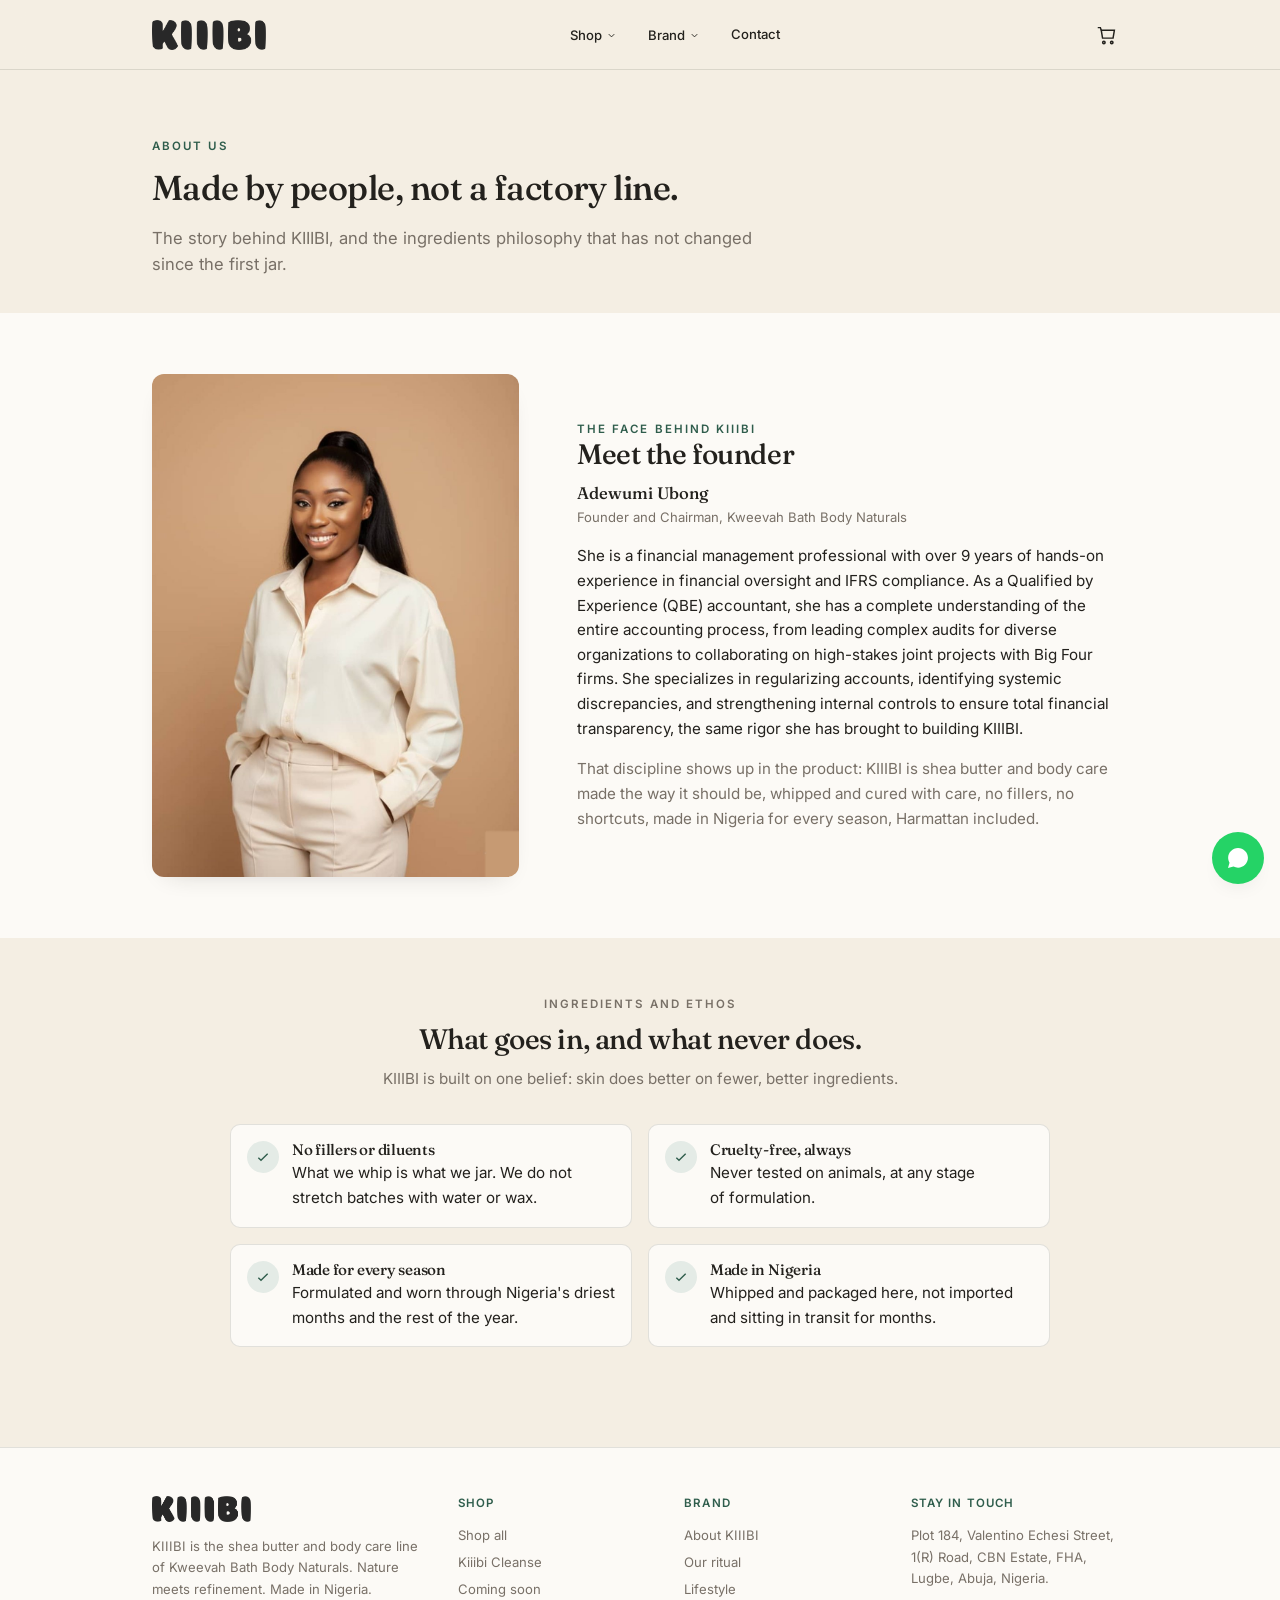
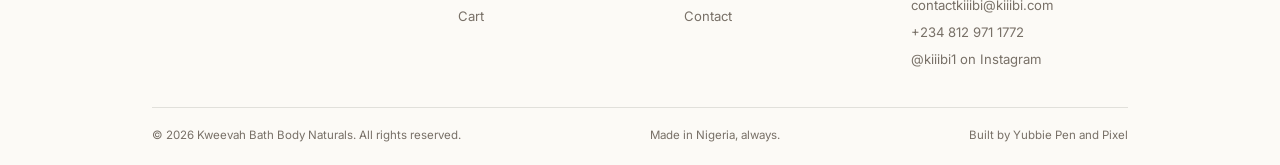
==== commit 8863acb1: "Restore brand landing page and fix mobile nav" ====
--- a/about.html
+++ b/about.html
@@ -9,30 +9,32 @@
 <link rel="preconnect" href="https://fonts.googleapis.com">
 <link rel="preconnect" href="https://fonts.gstatic.com" crossorigin>
 <link href="https://fonts.googleapis.com/css2?family=Fraunces:ital,opsz,wght@0,9..144,400;0,9..144,500;0,9..144,600;1,9..144,400&family=Inter:wght@400;500;600;700&display=swap" rel="stylesheet">
-<link rel="stylesheet" href="css/site.css?v=2">
+<link rel="stylesheet" href="css/site.css?v=8">
+<style>@media(max-width:900px){nav.primary{visibility:hidden;opacity:0;pointer-events:none}nav.primary.open{visibility:visible;opacity:1;pointer-events:auto}}</style>
 </head>
 <body>
 <a class="skip" href="#top">Skip to content</a>
 <header class="site">
 <div class="wrap">
-<a class="brandmark" href="index.html"><img src="assets/logo.jpeg" alt="KIIIBI"></a>
+<a class="brandmark" href="index.html"><img src="assets/logo.png" alt="KIIIBI"></a>
 <nav class="primary" id="primaryNav">
 <div class="nav-drop">
 <button type="button">Shop <svg viewBox="0 0 24 24"><path d="M6 9l6 6 6-6"/></svg></button>
 <div class="menu">
-<a href="product.html">Kiiibi Cleanse <span>Available now</span></a>
-<a href="products.html">The range <span>Coming soon</span></a>
+<a href="products.html" data-page="products.html">Shop all <span>Every KIIIBI product</span></a>
+<a href="product.html" data-page="product.html">Kiiibi Cleanse <span>Black cream wash, available now</span></a>
+<a href="products.html#coming-soon" data-page="products.html">Shea and body care <span>Coming soon</span></a>
 </div>
 </div>
 <div class="nav-drop">
 <button type="button">Brand <svg viewBox="0 0 24 24"><path d="M6 9l6 6 6-6"/></svg></button>
 <div class="menu">
-<a href="about.html" data-page="about.html">About</a>
-<a href="ritual.html">Our ritual</a>
-<a href="lifestyle.html">Lifestyle</a>
+<a href="about.html" data-page="about.html">About KIIIBI <span>Who we are and what we make</span></a>
+<a href="ritual.html" data-page="ritual.html">Our ritual <span>From nut to jar</span></a>
+<a href="lifestyle.html" data-page="lifestyle.html">Lifestyle <span>Stories and reviews</span></a>
 </div>
 </div>
-<a href="contact.html">Contact</a>
+<a href="contact.html" data-page="contact.html">Contact</a>
 </nav>
 <div class="nav-actions">
 <a class="icon-btn" href="cart.html" aria-label="Cart">
@@ -99,17 +101,19 @@
 <div class="wrap">
 <div class="footer-grid">
 <div class="footer-brand">
-<img class="footer-logo" src="assets/logo.jpeg" alt="KIIIBI">
-<p>KIIIBI is the body care line of Kweevah Bath Body Naturals. Nature meets refinement. Made in Nigeria.</p>
+<img class="footer-logo" src="assets/logo.png" alt="KIIIBI">
+<p>KIIIBI is the shea butter and body care line of Kweevah Bath Body Naturals. Nature meets refinement. Made in Nigeria.</p>
 </div>
 <nav class="footer-col">
 <h5>Shop</h5>
+<a href="products.html">Shop all</a>
 <a href="product.html">Kiiibi Cleanse</a>
-<a href="products.html">Coming soon range</a>
+<a href="products.html#coming-soon">Coming soon</a>
+<a href="cart.html">Cart</a>
 </nav>
 <nav class="footer-col">
 <h5>Brand</h5>
-<a href="about.html">About</a>
+<a href="about.html">About KIIIBI</a>
 <a href="ritual.html">Our ritual</a>
 <a href="lifestyle.html">Lifestyle</a>
 <a href="contact.html">Contact</a>
@@ -119,6 +123,7 @@
 <p>Plot 184, Valentino Echesi Street, 1(R) Road, CBN Estate, FHA, Lugbe, Abuja, Nigeria.</p>
 <a href="mailto:contactkiiibi@kiiibi.com">contactkiiibi@kiiibi.com</a>
 <a href="tel:+2348129711772">+234 812 971 1772</a>
+<a href="https://instagram.com/kiiibi1" target="_blank" rel="noopener">@kiiibi1 on Instagram</a>
 </div>
 </div>
 <div class="footer-bottom">
--- a/css/site.css
+++ b/css/site.css
@@ -1,68 +1,59 @@
 /* =========================================================
    KIIIBI design system
-   Two-font discipline:
-   - Fraunces  = display only (h1-h3, hero, pull quotes, splash, large numerals)
-   - Inter     = everything functional (body, nav, buttons, forms, prices, labels)
-   One modular type scale, 4 tracking steps, 3 leading steps.
+   Minimal, brand first. Light and airy only, no dark blocks.
+   Fonts: Fraunces (display) + Inter (text).
    ========================================================= */
 
 :root{
-  /* color */
-  --bone:#F4EEE3;
-  --bone-2:#EAE1D0;
-  --paper:#FBF8F2;
-  --umber:#2A160D;
-  --umber-2:#3B2416;
-  --ink:#241407;
-  --muted:#6B5344;
-  --amber:#A5713D;
-  --amber-deep:#8A5A2E;
-  --moss:#5C6A48;
-  --moss-deep:#3F4A32;
-  --brass:#BE9A62;
-  --line:rgba(42,22,13,.14);
-  --line-strong:rgba(42,22,13,.22);
-  --line-light:rgba(244,238,227,.22);
+  /* colour, light minimal */
+  --bone:#F4EEE3;        /* primary site colour, matches logo */
+  --bone-2:#ECE5D8;
+  --paper:#FCFAF6;
+  --ink:#23211D;         /* neutral near black, not brown */
+  --ink-soft:#4B463F;
+  --muted:#787067;
+  --green:#2F5D4C;       /* deep evergreen, brand accent */
+  --green-deep:#24483B;
+  --green-soft:#E4EBE6;
+  --brass:#B9965E;
+  --line:rgba(35,33,29,.12);
+  --line-strong:rgba(35,33,29,.2);
   --danger:#9B1C1C;
 
-  /* type families */
   --font-display:Fraunces,Georgia,"Times New Roman",serif;
   --font-text:Inter,system-ui,-apple-system,"Segoe UI",sans-serif;
 
-  /* type scale */
-  --text-2xs:.6875rem;   /* 11 badges, counts */
-  --text-xs:.75rem;      /* 12 eyebrows, micro labels, meta */
-  --text-sm:.875rem;     /* 14 nav, captions, form labels */
-  --text-base:1rem;      /* 16 body */
-  --text-md:1.125rem;    /* 18 card titles, subheads */
-  --text-lg:1.375rem;    /* 22 section h3, summary */
-  --text-xl:1.75rem;     /* 28 */
-  --text-2xl:2.25rem;    /* 36 editorial numerals */
-
-  /* fluid display */
-  --display-hero:clamp(2.6rem,5.2vw,4.25rem);
-  --display-1:clamp(2.05rem,3.9vw,3.25rem);   /* page h1, pdp h1 */
-  --display-2:clamp(1.75rem,3.1vw,2.6rem);    /* section h2 */
-  --display-3:clamp(1.4rem,3vw,2.1rem);       /* pull quotes */
-
-  /* leading */
-  --leading-tight:1.08;
-  --leading-snug:1.3;
-  --leading-normal:1.6;
-
-  /* tracking */
-  --tracking-tight:-.02em;
-  --tracking-label:.12em;
-  --tracking-marquee:.18em;
-  --tracking-eyebrow:.22em;
-
-  /* layout */
-  --shadow:0 28px 60px -28px rgba(42,22,13,.38);
-  --shadow-sm:0 12px 28px -16px rgba(42,22,13,.28);
-  --radius:4px;
-  --header:78px;
-  --max:1240px;
+  /* type scale, deliberately compact */
+  --text-2xs:.66rem;
+  --text-xs:.72rem;
+  --text-sm:.82rem;
+  --text-base:.95rem;
+  --text-md:1.04rem;
+  --text-lg:1.2rem;
+  --text-xl:1.5rem;
+  --text-2xl:1.9rem;
+
+  --display-hero:clamp(1.95rem,3.4vw,2.9rem);
+  --display-1:clamp(1.65rem,2.7vw,2.3rem);
+  --display-2:clamp(1.4rem,2.2vw,1.85rem);
+  --display-3:clamp(1.12rem,1.8vw,1.45rem);
+
+  --leading-tight:1.14;
+  --leading-snug:1.34;
+  --leading-normal:1.62;
+
+  --tracking-tight:-.015em;
+  --tracking-label:.1em;
+  --tracking-marquee:.16em;
+  --tracking-eyebrow:.18em;
+
+  --shadow:0 22px 50px -30px rgba(35,33,29,.34);
+  --shadow-sm:0 10px 24px -16px rgba(35,33,29,.24);
+  --radius:6px;
+  --header:70px;
+  --max:1120px;
   --ease:cubic-bezier(.2,.8,.2,1);
+  --pad-x:clamp(1.4rem,6.5vw,4.5rem);
 }
 
 *{margin:0;padding:0;box-sizing:border-box}
@@ -74,7 +65,7 @@
 }
 button,a,.size-pick,.icon-btn{touch-action:manipulation}
 button{cursor:pointer}
-:focus-visible{outline:2px solid var(--amber);outline-offset:3px}
+:focus-visible{outline:2px solid var(--green);outline-offset:3px}
 
 body{
   background:var(--bone);
@@ -92,13 +83,12 @@
 ul{list-style:none}
 button,input,select,textarea{font-family:inherit;font-size:inherit}
 
-/* Display type: serif, display only. Base sizes for every level. */
 h1,h2,h3,h4{
   font-family:var(--font-display);
   font-weight:500;
   line-height:var(--leading-tight);
   letter-spacing:var(--tracking-tight);
-  color:var(--umber);
+  color:var(--ink);
   text-wrap:balance;
 }
 h1{font-size:var(--display-1)}
@@ -108,377 +98,407 @@
 h5{font-family:var(--font-text);font-weight:600;line-height:var(--leading-snug);font-size:var(--text-base)}
 p{text-wrap:pretty}
 
-.lead{font-size:var(--text-md);color:var(--muted);max-width:40em;line-height:1.55}
-
-.wrap{max-width:var(--max);margin:0 auto;padding:0 6vw}
-.em{color:var(--amber-deep)}
-.tnum{font-variant-numeric:tabular-nums}
+.wrap{max-width:var(--max);margin:0 auto;padding:0 var(--pad-x)}
+.lead{font-size:var(--text-md);color:var(--muted);max-width:40em;line-height:1.6}
 .muted{color:var(--muted)}
 .note{font-size:var(--text-sm);color:var(--muted)}
 .note-xs{font-size:var(--text-xs);color:var(--muted)}
-.label-moss{font-size:var(--text-xs);font-weight:600;letter-spacing:var(--tracking-label);text-transform:uppercase;color:var(--moss)}
-.pullquote{font-family:var(--font-display);font-weight:500;font-size:var(--display-3);line-height:var(--leading-snug);color:var(--umber)}
-
-/* Small uppercase label */
+.tnum{font-variant-numeric:tabular-nums}
+
+/* Small uppercase label, no leading dash */
 .eyebrow{
   font-family:var(--font-text);
   font-size:var(--text-xs);
   font-weight:600;
   letter-spacing:var(--tracking-eyebrow);
   text-transform:uppercase;
-  color:var(--amber-deep);
-  display:flex;align-items:center;gap:.65em;
-}
-.eyebrow::before{content:"";width:22px;height:1px;background:var(--amber-deep)}
-.center .eyebrow{justify-content:center}
-.center .eyebrow::before{display:none}
+  color:var(--green);
+}
+.center .eyebrow{display:block}
 
 .btn{
-  display:inline-flex;align-items:center;justify-content:center;gap:.55em;
-  padding:.95em 1.7em;min-height:48px;
+  display:inline-flex;align-items:center;justify-content:center;gap:.5em;
+  padding:.85em 1.6em;min-height:46px;
   font-family:var(--font-text);
-  font-size:var(--text-sm);font-weight:600;letter-spacing:.06em;text-transform:uppercase;
+  font-size:var(--text-sm);font-weight:600;letter-spacing:.05em;text-transform:uppercase;
   border-radius:var(--radius);border:1px solid transparent;background:transparent;color:inherit;
-  transition:transform .28s var(--ease), background .25s ease, color .25s ease, border-color .25s ease;
+  transition:transform .26s var(--ease), background .22s ease, color .22s ease, border-color .22s ease;
 }
 .btn:hover{transform:translateY(-2px)}
-.btn-primary{background:var(--umber);color:var(--paper)}
-.btn-primary:hover{background:var(--amber-deep)}
-.btn-ghost{border-color:var(--umber);color:var(--umber)}
-.btn-ghost:hover{background:var(--umber);color:var(--paper)}
-.btn-light{border-color:var(--line-light);color:var(--paper)}
-.btn-light:hover{background:var(--paper);color:var(--umber)}
-.btn-moss{background:var(--moss);color:var(--paper)}
-.btn-moss:hover{background:var(--moss-deep)}
+.btn-primary{background:var(--green);color:var(--paper)}
+.btn-primary:hover{background:var(--green-deep)}
+.btn-ghost{border-color:var(--ink);color:var(--ink)}
+.btn-ghost:hover{background:var(--ink);color:var(--paper)}
+.btn-soft{background:var(--paper);color:var(--ink);border-color:var(--line-strong)}
+.btn-soft:hover{border-color:var(--ink)}
 .btn[disabled]{opacity:.45;cursor:not-allowed;transform:none}
 
 /* ---------- Header / nav ---------- */
 header.site{
   position:fixed;top:0;left:0;right:0;z-index:80;
   height:var(--header);
-  background:rgba(244,238,227,.9);
-  backdrop-filter:blur(14px);
+  background:rgba(244,238,227,.94);
+  backdrop-filter:blur(12px);
   border-bottom:1px solid var(--line);
 }
-header.site .wrap{display:flex;align-items:center;justify-content:space-between;height:var(--header);gap:1.5rem}
+header.site .wrap{display:flex;align-items:center;justify-content:space-between;height:var(--header);gap:1.4rem}
 .brandmark{display:flex;align-items:center;flex-shrink:0}
-.brandmark img{height:42px;width:auto}
-nav.primary{display:flex;align-items:center;gap:2.2em}
+.brandmark img{height:30px;width:auto}
+nav.primary{display:flex;align-items:center;gap:2em}
 nav.primary > a, .nav-drop > button{
   font-family:var(--font-text);
   font-size:var(--text-sm);font-weight:500;letter-spacing:.01em;color:var(--ink);
-  background:none;border:none;padding:.4em 0;display:inline-flex;align-items:center;gap:.35em;
+  background:none;border:none;padding:.4em 0;display:inline-flex;align-items:center;gap:.3em;
   min-height:44px;
 }
-nav.primary > a:hover, .nav-drop > button:hover{color:var(--amber-deep)}
-nav.primary > a[aria-current="page"]{color:var(--amber-deep)}
+nav.primary > a:hover, .nav-drop > button:hover{color:var(--green)}
+nav.primary > a[aria-current="page"]{color:var(--green)}
 .nav-drop{position:relative}
-.nav-drop > button svg{width:12px;height:12px;stroke:currentColor;fill:none;stroke-width:2}
-.nav-drop .menu{
-  position:absolute;top:calc(100% + 10px);left:50%;transform:translateX(-50%) translateY(6px);
-  min-width:240px;background:var(--paper);border:1px solid var(--line);border-radius:8px;
-  box-shadow:var(--shadow);padding:.55rem;opacity:0;pointer-events:none;transition:opacity .2s ease, transform .2s ease;
-}
-.nav-drop:hover .menu, .nav-drop:focus-within .menu, .nav-drop.open .menu{
-  opacity:1;pointer-events:auto;transform:translateX(-50%) translateY(0);
-}
+.nav-drop > button svg{width:11px;height:11px;stroke:currentColor;fill:none;stroke-width:2}
 .nav-drop .menu a{
-  display:flex;flex-direction:column;gap:.1em;padding:.7rem .85rem;border-radius:6px;
+  display:flex;flex-direction:column;gap:.08em;padding:.65rem .8rem;border-radius:6px;
   font-family:var(--font-text);font-size:var(--text-sm);font-weight:500;
 }
 .nav-drop .menu a:hover{background:var(--bone-2)}
 .nav-drop .menu a span{font-size:var(--text-xs);font-weight:400;color:var(--muted)}
-.nav-actions{display:flex;align-items:center;gap:.35rem}
+@media (min-width:901px){
+  .nav-drop .menu{
+    position:absolute;top:calc(100% + 10px);left:50%;transform:translateX(-50%) translateY(6px);
+    min-width:230px;background:var(--paper);border:1px solid var(--line);border-radius:8px;
+    box-shadow:var(--shadow);padding:.5rem;opacity:0;pointer-events:none;transition:opacity .2s ease, transform .2s ease;
+  }
+  .nav-drop:hover .menu, .nav-drop:focus-within .menu{
+    opacity:1;pointer-events:auto;transform:translateX(-50%) translateY(0);
+  }
+}
+.nav-actions{display:flex;align-items:center;gap:.3rem}
 .icon-btn{
   width:44px;height:44px;display:inline-flex;align-items:center;justify-content:center;
-  background:none;border:none;position:relative;color:var(--umber);border-radius:50%;
-}
-.icon-btn:hover{background:rgba(42,22,13,.06)}
-.icon-btn svg{width:22px;height:22px;stroke:currentColor;fill:none;stroke-width:1.7}
+  background:none;border:none;position:relative;color:var(--ink);border-radius:50%;
+}
+.icon-btn:hover{background:rgba(35,33,29,.06)}
+.icon-btn svg{width:21px;height:21px;stroke:currentColor;fill:none;stroke-width:1.7}
 .cart-count{
-  position:absolute;top:6px;right:4px;min-width:16px;height:16px;padding:0 4px;border-radius:99px;
-  background:var(--umber);color:var(--paper);font-size:var(--text-2xs);font-weight:700;
+  position:absolute;top:7px;right:5px;min-width:15px;height:15px;padding:0 4px;border-radius:99px;
+  background:var(--green);color:#fff;font-size:var(--text-2xs);font-weight:700;
   font-variant-numeric:tabular-nums;display:none;align-items:center;justify-content:center;
 }
 .cart-count.show{display:flex}
 .nav-toggle{display:none;flex-direction:column;gap:5px;background:none;border:none;padding:10px;min-width:44px;min-height:44px}
-.nav-toggle span{width:20px;height:1.5px;background:var(--umber);display:block}
-
+.nav-toggle span{width:20px;height:1.5px;background:var(--ink);display:block}
+
+/* mobile nav: hidden by default, shown with .open */
 @media (max-width:900px){
   nav.primary{
-    position:fixed;top:var(--header);left:0;right:0;
+    position:fixed;top:var(--header);left:0;right:0;bottom:0;
+    width:100%;max-width:100%;
     height:calc(100vh - var(--header));height:calc(100dvh - var(--header));
-    background:var(--bone);
+    background:#F4EEE3;
     flex-direction:column;align-items:stretch;justify-content:flex-start;
-    padding:1.4rem 6vw 3rem;gap:0;overflow:auto;z-index:70;
-    visibility:hidden;opacity:0;pointer-events:none;transform:translateY(-10px);
-    transition:opacity .28s ease, transform .28s var(--ease), visibility .28s;
+    padding:1.3rem var(--pad-x) 3rem;gap:0;overflow-x:hidden;overflow-y:auto;z-index:70;
+    visibility:hidden;opacity:0;pointer-events:none;transform:none;
+    transition:opacity .26s ease, visibility .26s;
   }
-  nav.primary.open{visibility:visible;opacity:1;pointer-events:auto;transform:none}
+  nav.primary.open{visibility:visible;opacity:1;pointer-events:auto}
+  body.nav-open{overflow:hidden}
   nav.primary > a, .nav-drop > button{
     font-family:var(--font-text);font-size:var(--text-md);font-weight:500;
-    min-height:56px;justify-content:space-between;
+    min-height:54px;justify-content:space-between;width:100%;
   }
+  .nav-drop{width:100%}
   .nav-drop .menu{
-    position:static;transform:none;opacity:1;pointer-events:auto;box-shadow:none;
-    display:none;min-width:0;background:transparent;border:0;padding:.2rem 0 .8rem 0;
+    position:static;left:auto;top:auto;transform:none;opacity:1;pointer-events:auto;
+    box-shadow:none;display:none;min-width:0;width:100%;max-width:100%;
+    background:transparent;border:0;padding:.2rem 0 .7rem .2rem;
   }
-  .nav-drop.open .menu{display:block}
+  .nav-drop.open .menu{display:block;transform:none}
   .nav-drop .menu a{font-size:var(--text-base)}
   .nav-toggle{display:flex}
 }
 
 /* ---------- Page scaffolding ---------- */
 main{padding-top:var(--header)}
-.page-intro{padding:4.5rem 0 2.2rem}
-.page-intro h1{font-size:var(--display-1);margin:.4em 0 .45em;max-width:15em}
+.page-intro{padding:4.2rem 0 2.2rem}
+.page-intro h1{margin:.35em 0 .5em;max-width:16em}
 .page-intro .lead{max-width:38em}
-.section-head{margin-bottom:2.4rem;max-width:40em}
+.section-head{margin-bottom:2rem;max-width:40em}
 .section-head.center{margin-left:auto;margin-right:auto;text-align:center}
-.section-head h2{font-size:var(--display-2);margin:.35em 0 .5em}
+.section-head h2{margin:.3em 0 .45em}
 .section-head p{color:var(--muted)}
 
-/* ---------- Hero ---------- */
-.hero{position:relative;display:flex;align-items:center;min-height:min(92vh,840px);overflow:hidden;isolation:isolate;background:var(--bone)}
-.hero-media{position:absolute;inset:0;z-index:-2}
-.hero-media img{width:100%;height:100%;object-fit:cover;object-position:62% 48%}
-.hero-scrim{
-  position:absolute;inset:0;z-index:-1;pointer-events:none;
-  background:linear-gradient(90deg,rgba(244,238,227,.99) 0%,rgba(244,238,227,.95) 24%,rgba(244,238,227,.66) 46%,rgba(244,238,227,.16) 70%,rgba(244,238,227,0) 86%);
-}
-.hero-inner{width:100%;padding-top:4rem;padding-bottom:4.5rem}
-.hero-copy{max-width:600px}
-.hero-copy h1{font-size:var(--display-hero);margin:.4em 0 .5em}
-.hero-copy .lead{max-width:34em;margin-bottom:2em}
-.hero-actions{display:flex;gap:.8em;flex-wrap:wrap;margin-bottom:2.2em}
-.hero-stats{display:flex;gap:1.8em;flex-wrap:wrap;padding-top:1.5em;border-top:1px solid var(--line)}
-.hero-stats div{font-size:var(--text-xs);font-weight:500;letter-spacing:.02em;color:var(--muted);display:flex;align-items:center;gap:.5em}
-.hero-stats .dot{width:6px;height:6px;border-radius:50%;background:var(--moss)}
+/* ---------- Hero (brand first, cleanse jar) ---------- */
+.hero{background:var(--bone);padding:2.4rem 0 3.2rem}
+.hero .wrap{display:grid;grid-template-columns:1.05fr .95fr;gap:4.5vw;align-items:center}
+.hero-copy h1{font-size:var(--display-hero);margin:.35em 0 .45em}
+.hero-copy .lead{margin-bottom:1.6em;max-width:30em}
+.hero-actions{display:flex;gap:.7em;flex-wrap:wrap;margin-bottom:1.6em}
+.hero-stats{display:flex;gap:1.4em;flex-wrap:wrap;padding-top:1.2em;border-top:1px solid var(--line)}
+.hero-stats div{font-size:var(--text-xs);font-weight:500;color:var(--muted);display:flex;align-items:center;gap:.5em}
+.hero-stats .dot{width:5px;height:5px;border-radius:50%;background:var(--green)}
+.hero-visual{border-radius:10px;overflow:hidden;background:var(--bone-2);box-shadow:var(--shadow)}
+.hero-visual img{width:100%;height:auto;aspect-ratio:4/5;object-fit:cover}
 
 /* ---------- Intro splash ---------- */
-#introSplash{position:fixed;inset:0;z-index:500;background:var(--bone);display:flex;align-items:center;justify-content:center;cursor:pointer;transition:opacity .7s ease}
+#introSplash{position:fixed;inset:0;z-index:500;background:var(--bone);display:flex;align-items:center;justify-content:center;cursor:pointer;transition:opacity .6s ease;padding:clamp(2.4rem,10vh,7rem) clamp(1.6rem,8vw,6rem)}
 #introSplash.fade-out{opacity:0;pointer-events:none}
 body.splash-lock{overflow:hidden;height:100vh;height:100dvh}
-.splash-stage{position:absolute;inset:0;display:flex;align-items:center;justify-content:center;padding:8vw;opacity:0;transition:opacity .6s ease;pointer-events:none}
+.splash-stage{position:absolute;inset:0;display:flex;align-items:center;justify-content:center;padding:clamp(2.4rem,10vh,7rem) clamp(1.6rem,8vw,6rem);opacity:0;transition:opacity .55s ease;pointer-events:none}
 .splash-stage.active{opacity:1}
-.splash-mark{font-family:var(--font-display);font-weight:500;color:var(--umber);font-size:clamp(2.2rem,9vw,6rem);letter-spacing:.34em;padding-left:.34em;display:flex}
-.splash-letter{display:inline-block;opacity:0;transform:translateY(20px);transition:opacity .6s var(--ease),transform .6s var(--ease);transition-delay:calc(var(--i,0)*.11s)}
+.splash-mark{font-family:var(--font-display);font-weight:500;color:var(--ink);font-size:clamp(1.9rem,7vw,4.4rem);letter-spacing:.3em;padding-left:.3em;display:flex}
+.splash-letter{display:inline-block;opacity:0;transform:translateY(16px);transition:opacity .5s var(--ease),transform .5s var(--ease);transition-delay:calc(var(--i,0)*.1s)}
 .splash-stage.active .splash-letter{opacity:1;transform:none}
-.splash-sub{position:absolute;left:0;right:0;bottom:9vh;text-align:center;font-size:var(--text-xs);font-weight:600;letter-spacing:var(--tracking-eyebrow);text-transform:uppercase;color:var(--amber-deep);opacity:0;transition:opacity .9s ease .5s}
-.splash-stage-text.active .splash-sub{opacity:.85}
+.splash-sub{position:absolute;left:0;right:0;bottom:clamp(3.2rem,12vh,7rem);text-align:center;font-size:var(--text-xs);font-weight:600;letter-spacing:var(--tracking-eyebrow);text-transform:uppercase;color:var(--green);opacity:0;transition:opacity .8s ease .4s;padding:0 clamp(1.6rem,8vw,6rem)}
+.splash-stage-text.active .splash-sub{opacity:.9}
 .splash-stage-writeup{padding:0}
-.writeup-line{position:absolute;inset:0;display:flex;align-items:center;justify-content:center;padding:0 8vw;opacity:0;transform:translateY(16px);transition:opacity .8s ease,transform .8s ease}
+.writeup-line{position:absolute;inset:0;display:flex;align-items:center;justify-content:center;padding:clamp(2.4rem,10vh,7rem) clamp(1.6rem,8vw,6rem);opacity:0;transform:translateY(14px);transition:opacity .7s ease,transform .7s ease}
 .writeup-line.active{opacity:1;transform:none}
-.writeup-line p{max-width:24em;text-align:center;font-family:var(--font-display);font-weight:500;color:var(--umber);font-size:var(--display-3);line-height:var(--leading-snug)}
+.writeup-line p{max-width:22em;text-align:center;font-family:var(--font-display);font-weight:500;color:var(--ink);font-size:var(--display-3);line-height:var(--leading-snug)}
 @media (prefers-reduced-motion:reduce){
   .splash-letter,.splash-sub{transition:none;opacity:1;transform:none}
   .writeup-line{transition:none}
 }
 
 /* ---------- Marquee ---------- */
-.marquee{overflow:hidden;border-top:1px solid var(--line);border-bottom:1px solid var(--line);background:var(--paper);padding:.9rem 0}
-.marquee-track{display:flex;gap:2.4rem;white-space:nowrap;animation:marquee 32s linear infinite;font-size:var(--text-xs);font-weight:600;letter-spacing:var(--tracking-marquee);text-transform:uppercase;color:var(--amber-deep)}
+.marquee{overflow:hidden;border-top:1px solid var(--line);border-bottom:1px solid var(--line);background:var(--paper);padding:.8rem 0}
+.marquee-track{display:flex;gap:3rem;white-space:nowrap;animation:marquee 30s linear infinite;font-size:var(--text-xs);font-weight:600;letter-spacing:var(--tracking-marquee);text-transform:uppercase;color:var(--green)}
 @keyframes marquee{from{transform:translateX(0)}to{transform:translateX(-50%)}}
 
-/* ---------- Stats band ---------- */
-.stats-band{background:var(--umber);color:var(--paper);padding:2.4rem 0}
-.stats-band .wrap{display:grid;grid-template-columns:repeat(3,1fr);gap:1.5rem;text-align:center}
-.stats-band .num{font-family:var(--font-display);font-weight:500;font-size:var(--text-2xl);font-variant-numeric:tabular-nums;display:block;margin-bottom:.2em}
-.stats-band p{font-size:var(--text-sm);opacity:.78}
-
-/* ---------- Featured ---------- */
-.featured{padding:5.5rem 0;background:var(--paper)}
-.featured .wrap{display:grid;grid-template-columns:1fr 1fr;gap:5vw;align-items:center}
-.featured-visual{border-radius:10px;overflow:hidden;box-shadow:var(--shadow);background:var(--bone-2)}
-.featured-visual img{width:100%;height:auto}
-.price-row{display:flex;gap:1.2rem;margin:1.4rem 0 1.8rem;flex-wrap:wrap}
-.price-chip{border:1px solid var(--line);padding:.85rem 1.1rem;border-radius:8px;min-width:140px;background:var(--bone)}
-.price-chip .size{font-size:var(--text-xs);font-weight:600;letter-spacing:var(--tracking-label);text-transform:uppercase;color:var(--muted)}
-.price-chip .amt{font-family:var(--font-text);font-weight:600;font-size:var(--text-lg);font-variant-numeric:tabular-nums;color:var(--umber)}
+/* ---------- Brand statement band (light) ---------- */
+.brand-band{background:var(--green-soft);padding:2.8rem 0}
+.brand-band .wrap{display:grid;grid-template-columns:repeat(3,1fr);gap:1.8rem;text-align:center}
+.brand-band .num{font-family:var(--font-display);font-weight:500;font-size:var(--text-xl);font-variant-numeric:tabular-nums;color:var(--green-deep);display:block;margin-bottom:.15em}
+.brand-band p{font-size:var(--text-sm);color:var(--ink-soft)}
+
+/* ---------- Home: About first, then doors to other pages ---------- */
+.home-about{background:var(--bone);padding:4.6rem 0 4.2rem}
+.home-about .wrap{display:grid;grid-template-columns:1.05fr .95fr;gap:5vw;align-items:center}
+.home-about h1{font-size:var(--display-hero);margin:.4em 0 .55em}
+.home-about .lead{margin-bottom:1.1em;max-width:34em}
+.home-about .hero-actions{margin-top:1.8em}
+.home-about-visual{border-radius:10px;overflow:hidden;background:var(--bone-2);box-shadow:var(--shadow)}
+.home-about-visual img{width:100%;height:auto;aspect-ratio:4/5;object-fit:cover}
+
+.home-paths{padding:4.4rem 0 5rem}
+.path-grid{display:grid;grid-template-columns:repeat(4,minmax(0,1fr));gap:1.1rem}
+.path-card{
+  display:flex;flex-direction:column;gap:.45rem;
+  background:var(--paper);border:1px solid var(--line);border-radius:10px;
+  padding:1.4rem 1.25rem 1.5rem;min-height:100%;
+  transition:transform .26s var(--ease), box-shadow .26s ease, border-color .22s ease;
+}
+.path-card:hover{transform:translateY(-3px);box-shadow:var(--shadow-sm);border-color:var(--line-strong)}
+.path-card h3{font-size:var(--text-lg);margin:.15em 0 .1em}
+.path-card p{font-size:var(--text-sm);color:var(--muted)}
+.home-ship{margin-top:2.2rem}
+
+/* ---------- Story / about blocks ---------- */
+.split{padding:4rem 0}
+.split.alt{background:var(--paper)}
+.split .wrap{display:grid;grid-template-columns:1fr 1fr;gap:4.5vw;align-items:center}
+.split .visual{border-radius:10px;overflow:hidden;background:var(--bone-2);box-shadow:var(--shadow-sm)}
+.split .visual img{width:100%;height:auto}
+.split h2{margin:.3em 0 .5em}
+.split .lead{margin-bottom:1.2em}
+.ethos-points{margin:1.2rem 0 1.6rem;display:grid;gap:.6rem}
+.ethos-points li{display:flex;gap:.6rem;font-size:var(--text-sm);color:var(--ink-soft)}
+.ethos-points svg{width:16px;height:16px;stroke:var(--green);flex-shrink:0;margin-top:3px}
 
 /* ---------- Catalog ---------- */
-.catalog{padding:5rem 0}
-.product-grid{display:grid;grid-template-columns:repeat(3,minmax(0,1fr));gap:1.4rem}
+.catalog{padding:3.6rem 0}
+.product-grid{display:grid;grid-template-columns:repeat(3,minmax(0,1fr));gap:1.2rem}
 .product-card{
   background:var(--paper);border:1px solid var(--line);border-radius:10px;overflow:hidden;
-  display:flex;flex-direction:column;transition:transform .35s var(--ease), box-shadow .35s ease;
+  display:flex;flex-direction:column;transition:transform .32s var(--ease), box-shadow .32s ease;
 }
 .product-card:hover{transform:translateY(-4px);box-shadow:var(--shadow-sm)}
 .product-card .thumb{position:relative;aspect-ratio:1;background:var(--bone-2);overflow:hidden}
 .product-card .thumb img{width:100%;height:100%;object-fit:cover}
 .soon-badge,.live-badge{
-  position:absolute;top:12px;left:12px;padding:.4em .7em;border-radius:99px;
+  position:absolute;top:10px;left:10px;padding:.35em .65em;border-radius:99px;
   font-size:var(--text-2xs);font-weight:600;letter-spacing:var(--tracking-label);text-transform:uppercase;
 }
-.soon-badge{background:rgba(251,248,242,.92);color:var(--umber)}
-.live-badge{background:var(--moss);color:#fff}
-.product-card .body{padding:1.15rem 1.2rem 1.3rem;display:flex;flex-direction:column;flex:1}
-.product-card .tag{font-size:var(--text-xs);font-weight:600;letter-spacing:var(--tracking-label);text-transform:uppercase;color:var(--amber-deep);margin-bottom:.35em}
-.product-card h3{font-size:var(--text-md);margin-bottom:.35em}
-.product-card .desc{font-size:var(--text-sm);color:var(--muted);flex:1;margin-bottom:1rem}
-.product-card .meta{display:flex;justify-content:space-between;align-items:baseline;gap:.6em;font-size:var(--text-sm)}
-.product-card .price{font-family:var(--font-text);font-weight:600;font-variant-numeric:tabular-nums;color:var(--amber-deep)}
-.soon-card{opacity:.92}
+.soon-badge{background:rgba(252,250,246,.94);color:var(--ink-soft)}
+.live-badge{background:var(--green);color:#fff}
+.product-card .body{padding:1rem 1.05rem 1.15rem;display:flex;flex-direction:column;flex:1}
+.product-card .tag{font-size:var(--text-xs);font-weight:600;letter-spacing:var(--tracking-label);text-transform:uppercase;color:var(--green);margin-bottom:.3em}
+.product-card h3{font-size:var(--text-md);margin-bottom:.3em}
+.product-card .desc{font-size:var(--text-sm);color:var(--muted);flex:1;margin-bottom:.9rem}
+.product-card .meta{display:flex;justify-content:space-between;align-items:baseline;gap:.5em;font-size:var(--text-sm)}
+.product-card .price{font-weight:600;font-variant-numeric:tabular-nums;color:var(--ink)}
 .soon-card .thumb img{filter:saturate(.85)}
+.price-row{display:flex;gap:1rem;margin:1.2rem 0 1.5rem;flex-wrap:wrap}
+.price-chip{border:1px solid var(--line);padding:.7rem 1rem;border-radius:8px;min-width:130px;background:var(--bone)}
+.price-chip .size{font-size:var(--text-xs);font-weight:600;letter-spacing:var(--tracking-label);text-transform:uppercase;color:var(--muted)}
+.price-chip .amt{font-weight:600;font-size:var(--text-lg);font-variant-numeric:tabular-nums;color:var(--ink)}
 
 /* ---------- Product detail ---------- */
-.pdp{padding:3rem 0 5rem}
-.pdp-grid{display:grid;grid-template-columns:1.05fr .95fr;gap:4.5vw;align-items:start}
+.pdp{padding:2.6rem 0 4rem}
+.pdp-grid{display:grid;grid-template-columns:1.05fr .95fr;gap:4vw;align-items:start}
 .pdp-media{border-radius:12px;overflow:hidden;background:var(--bone-2);box-shadow:var(--shadow)}
 .pdp-media img{width:100%}
-.pdp-copy h1{font-size:var(--display-1);margin:.25em 0 .4em}
-.pdp-copy .lead{margin-bottom:1.6em}
-.size-picks{display:flex;gap:.7rem;margin:1.1rem 0 1.4rem;flex-wrap:wrap}
+.pdp-copy h1{margin:.2em 0 .35em}
+.pdp-copy .lead{margin-bottom:1.4em}
+.size-picks{display:flex;gap:.6rem;margin:1rem 0 1.2rem;flex-wrap:wrap}
 .size-pick{
-  flex:1;min-width:130px;border:1px solid var(--line);background:var(--paper);border-radius:8px;
-  padding:1rem;text-align:left;min-height:72px;
-}
-.size-pick.active{border-color:var(--umber);box-shadow:0 0 0 1px var(--umber)}
+  flex:1;min-width:120px;border:1px solid var(--line);background:var(--paper);border-radius:8px;
+  padding:.85rem;text-align:left;min-height:66px;
+}
+.size-pick.active{border-color:var(--green);box-shadow:0 0 0 1px var(--green)}
 .size-pick .sz{font-size:var(--text-xs);font-weight:600;letter-spacing:var(--tracking-label);text-transform:uppercase;color:var(--muted)}
-.size-pick .pr{font-family:var(--font-text);font-weight:600;font-size:var(--text-lg);font-variant-numeric:tabular-nums}
-.qty-row{display:flex;align-items:center;gap:1rem;flex-wrap:wrap;margin:0 0 1.4rem}
+.size-pick .pr{font-weight:600;font-size:var(--text-lg);font-variant-numeric:tabular-nums}
+.qty-row{display:flex;align-items:center;gap:1rem;flex-wrap:wrap;margin:0 0 1.2rem}
 .qty{display:inline-flex;align-items:center;border:1px solid var(--line);border-radius:8px;overflow:hidden;background:var(--paper)}
-.qty button{width:44px;height:44px;border:0;background:transparent;font-size:var(--text-md)}
+.qty button{width:44px;height:44px;border:0;background:transparent;font-size:var(--text-md);color:var(--ink)}
 .qty span{min-width:2.2em;text-align:center;font-weight:600;font-variant-numeric:tabular-nums}
-.benefits{margin:1.6rem 0 0;display:grid;gap:.7rem}
-.benefits li{display:flex;gap:.7rem;font-size:var(--text-sm);color:var(--muted)}
-.benefits svg{width:18px;height:18px;stroke:var(--moss);flex-shrink:0;margin-top:2px}
+.benefits{margin:1.4rem 0 0;display:grid;gap:.6rem}
+.benefits li{display:flex;gap:.6rem;font-size:var(--text-sm);color:var(--ink-soft)}
+.benefits svg{width:16px;height:16px;stroke:var(--green);flex-shrink:0;margin-top:3px}
 
 /* ---------- Cart ---------- */
-.cart-layout{display:grid;grid-template-columns:1.4fr .8fr;gap:2rem;padding:2.5rem 0 5rem;align-items:start}
-.cart-list{background:var(--paper);border:1px solid var(--line);border-radius:12px;padding:1.2rem}
-.cart-item{display:grid;grid-template-columns:88px 1fr auto;gap:1rem;padding:1rem 0;border-bottom:1px solid var(--line);align-items:center}
+.cart-layout{display:grid;grid-template-columns:1.4fr .8fr;gap:1.6rem;padding:2rem var(--pad-x) 4.4rem;align-items:start}
+.cart-list{background:var(--paper);border:1px solid var(--line);border-radius:12px;padding:1rem}
+.cart-item{display:grid;grid-template-columns:80px 1fr auto;gap:.9rem;padding:.9rem 0;border-bottom:1px solid var(--line);align-items:center}
 .cart-item:last-child{border-bottom:0}
-.cart-item img{width:88px;height:88px;object-fit:cover;border-radius:8px;background:var(--bone-2)}
+.cart-item img{width:80px;height:80px;object-fit:cover;border-radius:8px;background:var(--bone-2)}
 .cart-item h3{font-size:var(--text-md)}
-.cart-item .muted{font-size:var(--text-sm);color:var(--muted)}
-.line-price{font-family:var(--font-text);font-weight:600;font-size:var(--text-base);font-variant-numeric:tabular-nums}
-.remove{background:none;border:0;color:var(--muted);font-size:var(--text-sm);text-decoration:underline;margin-top:.4rem;min-height:32px}
-.summary{background:var(--paper);border:1px solid var(--line);border-radius:12px;padding:1.4rem 1.5rem;position:sticky;top:calc(var(--header) + 16px)}
-.summary h2{font-size:var(--text-lg);margin-bottom:1rem}
-.row{display:flex;justify-content:space-between;margin:.55rem 0;font-size:var(--text-sm)}
-.row.total{border-top:1px solid var(--line);padding-top:1rem;margin-top:1rem;font-size:var(--text-base)}
-.row.total span:last-child{font-family:var(--font-text);font-weight:600;font-size:var(--text-xl);font-variant-numeric:tabular-nums}
-.empty{text-align:center;padding:4.5rem 1rem;color:var(--muted)}
-.empty h2{margin:.6rem 0 .4rem}
+.cart-item .muted{font-size:var(--text-sm)}
+.line-price{font-weight:600;font-size:var(--text-base);font-variant-numeric:tabular-nums}
+.remove{background:none;border:0;color:var(--muted);font-size:var(--text-sm);text-decoration:underline;margin-top:.35rem;min-height:32px}
+.summary{background:var(--paper);border:1px solid var(--line);border-radius:12px;padding:1.2rem 1.3rem;position:sticky;top:calc(var(--header) + 16px)}
+.summary h2{font-size:var(--text-lg);margin-bottom:.9rem}
+.row{display:flex;justify-content:space-between;margin:.5rem 0;font-size:var(--text-sm)}
+.row.total{border-top:1px solid var(--line);padding-top:.9rem;margin-top:.9rem;font-size:var(--text-base)}
+.row.total span:last-child{font-weight:600;font-size:var(--text-lg);font-variant-numeric:tabular-nums}
+.empty{text-align:center;padding:3.6rem 1rem;color:var(--muted)}
+.empty h2{margin:.5rem 0 .35rem}
 
 /* ---------- Checkout ---------- */
-.checkout{padding:2.4rem 0 5rem;display:grid;grid-template-columns:1.2fr .8fr;gap:2rem;align-items:start}
-.form-card,.summary{background:var(--paper);border:1px solid var(--line);border-radius:12px;padding:1.5rem}
-.form-grid{display:grid;grid-template-columns:1fr 1fr;gap:1rem}
-.field{display:flex;flex-direction:column;gap:.35rem}
+.checkout{padding:2rem var(--pad-x) 4.4rem;display:grid;grid-template-columns:1.2fr .8fr;gap:1.6rem;align-items:start}
+.form-card,.summary{background:var(--paper);border:1px solid var(--line);border-radius:12px;padding:1.3rem}
+.form-grid{display:grid;grid-template-columns:1fr 1fr;gap:.9rem}
+.field{display:flex;flex-direction:column;gap:.3rem}
 .field.full{grid-column:1/-1}
-.field label{font-size:var(--text-sm);font-weight:600;letter-spacing:.01em}
-.req{color:var(--amber-deep)}
+.field label{font-size:var(--text-sm);font-weight:600}
+.req{color:var(--green)}
 .field input,.field select,.field textarea{
-  min-height:48px;border:1px solid var(--line-strong);border-radius:8px;padding:.7rem .85rem;background:#fff;font-size:var(--text-base);
-}
-.field textarea{min-height:96px;resize:vertical}
-.field input:focus,.field select:focus,.field textarea:focus{outline:2px solid var(--amber);outline-offset:1px}
+  min-height:46px;border:1px solid var(--line-strong);border-radius:8px;padding:.6rem .8rem;background:#fff;font-size:var(--text-base);color:var(--ink);
+}
+.field textarea{min-height:90px;resize:vertical}
+.field input:focus,.field select:focus,.field textarea:focus{outline:2px solid var(--green);outline-offset:1px}
 .err{color:var(--danger);font-size:var(--text-xs);display:none}
 .field.invalid input,.field.invalid select,.field.invalid textarea{border-color:var(--danger)}
 .field.invalid .err{display:block}
 
 /* ---------- Payment modal ---------- */
-.pay-modal{position:fixed;inset:0;background:rgba(20,10,4,.55);z-index:200;display:none;align-items:center;justify-content:center;padding:1.2rem}
+.pay-modal{position:fixed;inset:0;background:rgba(35,33,29,.5);z-index:200;display:none;align-items:center;justify-content:center;padding:1.2rem}
 .pay-modal.open{display:flex}
-.pay-box{background:#fff;width:min(420px,100%);border-radius:12px;overflow:hidden;box-shadow:var(--shadow)}
-.pay-head{background:#0BA4DB;color:#fff;padding:1rem 1.2rem;display:flex;justify-content:space-between;align-items:center}
-.pay-head strong{font-family:var(--font-text);font-size:var(--text-sm);letter-spacing:.04em}
-.pay-body{padding:1.2rem}
-.pay-amt{font-family:var(--font-text);font-weight:600;font-size:var(--text-2xl);font-variant-numeric:tabular-nums;margin:.2rem 0 1rem}
+.pay-box{background:#fff;width:min(400px,100%);border-radius:12px;overflow:hidden;box-shadow:var(--shadow)}
+.pay-head{background:var(--green);color:#fff;padding:.9rem 1.1rem;display:flex;justify-content:space-between;align-items:center}
+.pay-head strong{font-size:var(--text-sm);letter-spacing:.04em}
+.pay-body{padding:1.1rem}
+.pay-amt{font-weight:600;font-size:var(--text-2xl);font-variant-numeric:tabular-nums;margin:.2rem 0 1rem}
 .toast{
-  position:fixed;bottom:24px;left:50%;transform:translateX(-50%) translateY(20px);background:var(--umber);color:var(--paper);
-  padding:.8rem 1.2rem;border-radius:8px;opacity:0;pointer-events:none;transition:.3s ease;z-index:120;font-size:var(--text-sm);
+  position:fixed;bottom:24px;left:50%;transform:translateX(-50%) translateY(20px);background:var(--ink);color:var(--paper);
+  padding:.75rem 1.1rem;border-radius:8px;opacity:0;pointer-events:none;transition:.3s ease;z-index:120;font-size:var(--text-sm);
 }
 .toast.show{opacity:1;transform:translateX(-50%) translateY(0)}
 
 /* ---------- Process ---------- */
-.process{padding:4.5rem 0 5.5rem}
-.process-grid{display:grid;grid-template-columns:repeat(5,minmax(0,1fr));gap:1rem}
-.stage{background:var(--paper);border:1px solid var(--line);border-radius:10px;padding:1.3rem 1.1rem}
-.stage .num{font-family:var(--font-display);font-weight:500;font-size:var(--text-xl);font-variant-numeric:tabular-nums;color:var(--brass)}
-.stage h4{margin:.55rem 0 .4rem;font-size:var(--text-md)}
+.process{padding:3.6rem 0 4.2rem}
+.process-grid{display:grid;grid-template-columns:repeat(5,minmax(0,1fr));gap:.9rem}
+.stage{background:var(--paper);border:1px solid var(--line);border-radius:10px;padding:1.1rem 1rem}
+.stage .num{font-family:var(--font-display);font-weight:500;font-size:var(--text-lg);font-variant-numeric:tabular-nums;color:var(--brass)}
+.stage h4{margin:.5rem 0 .35rem;font-size:var(--text-base)}
 .stage p{font-size:var(--text-sm);color:var(--muted)}
 
 /* ---------- Founder / ethos ---------- */
-.founder{padding:5rem 0;background:var(--paper)}
-.founder .wrap{display:grid;grid-template-columns:.85fr 1.15fr;gap:5vw;align-items:center}
-.founder .photo{border-radius:12px;overflow:hidden;box-shadow:var(--shadow)}
+.founder{padding:3.8rem 0;background:var(--paper)}
+.founder .wrap{display:grid;grid-template-columns:.8fr 1.2fr;gap:4.5vw;align-items:center}
+.founder .photo{border-radius:12px;overflow:hidden;box-shadow:var(--shadow-sm)}
 .founder .photo img{width:100%;height:auto}
-.founder .sig{margin:.8rem 0 1.2rem;color:var(--muted)}
-.founder .sig strong{display:block;font-family:var(--font-display);font-weight:500;font-size:var(--text-lg);color:var(--umber);font-style:normal}
-
-.ethos{padding:4.5rem 0 5.5rem}
-.ethos-list{display:grid;grid-template-columns:1fr 1fr;gap:1.2rem;max-width:860px;margin:0 auto}
-.ethos-item{display:flex;gap:.9rem;background:var(--paper);border:1px solid var(--line);border-radius:10px;padding:1.15rem}
-.ethos-item .mark{width:36px;height:36px;border-radius:50%;background:var(--bone-2);display:flex;align-items:center;justify-content:center;flex-shrink:0}
-.ethos-item svg{width:18px;height:18px;stroke:var(--moss)}
-.ethos-item h4{margin-bottom:.25rem;font-size:var(--text-base)}
+.founder .sig{margin:.6rem 0 1rem;color:var(--muted);font-size:var(--text-sm)}
+.founder .sig strong{display:block;font-family:var(--font-display);font-weight:500;font-size:var(--text-md);color:var(--ink)}
+
+.ethos{padding:3.6rem 0 4.2rem}
+.ethos-list{display:grid;grid-template-columns:1fr 1fr;gap:1rem;max-width:820px;margin:0 auto}
+.ethos-item{display:flex;gap:.8rem;background:var(--paper);border:1px solid var(--line);border-radius:10px;padding:1rem}
+.ethos-item .mark{width:32px;height:32px;border-radius:50%;background:var(--green-soft);display:flex;align-items:center;justify-content:center;flex-shrink:0}
+.ethos-item svg{width:16px;height:16px;stroke:var(--green)}
+.ethos-item h4{margin-bottom:.2rem;font-size:var(--text-base)}
 
 /* ---------- Reviews ---------- */
-.reviews{padding:4.5rem 0 5.5rem;background:var(--paper)}
-.review-grid{display:grid;grid-template-columns:repeat(2,minmax(0,1fr));gap:1.2rem}
-.review-card{border:1px solid var(--line);border-radius:10px;padding:1.4rem;background:var(--bone)}
-.stars{color:var(--brass);letter-spacing:var(--tracking-label);margin-bottom:.7rem}
-.review-card .quote{font-size:var(--text-base);margin-bottom:1rem}
+.reviews{padding:3.6rem 0 4.2rem;background:var(--paper)}
+.review-grid{display:grid;grid-template-columns:repeat(2,minmax(0,1fr));gap:1rem}
+.review-card{border:1px solid var(--line);border-radius:10px;padding:1.2rem;background:var(--bone)}
+.stars{color:var(--brass);letter-spacing:var(--tracking-label);margin-bottom:.6rem}
+.review-card .quote{font-size:var(--text-base);margin-bottom:.9rem}
 .who{font-size:var(--text-sm);color:var(--muted)}
-.who strong{display:block;color:var(--umber);font-weight:600}
+.who strong{display:block;color:var(--ink);font-weight:600}
+
+/* ---------- Featured quote strip ---------- */
+.featured{padding:2.6rem 0 3.4rem}
+.featured .wrap{display:grid;grid-template-columns:1.05fr .95fr;gap:4.5vw;align-items:center}
+.featured-visual{border-radius:10px;overflow:hidden;background:var(--bone-2);box-shadow:var(--shadow-sm)}
+.featured-visual img{width:100%;height:auto;aspect-ratio:4/3;object-fit:cover}
+.pullquote{font-family:var(--font-display);font-weight:500;font-size:var(--text-xl);line-height:var(--leading-snug);color:var(--ink);max-width:24em}
+.sig{font-size:var(--text-sm);color:var(--muted);margin-top:1rem}
+.sig strong{display:block;font-family:var(--font-text);font-size:var(--text-base);font-weight:600;color:var(--ink)}
 
 /* ---------- Contact ---------- */
-.contact-grid{display:grid;grid-template-columns:1fr 1fr;gap:2rem;padding:0 0 5rem}
-.contact-card{background:var(--paper);border:1px solid var(--line);border-radius:12px;padding:1.6rem}
-.contact-card h3{margin-bottom:.6rem;font-size:var(--text-lg)}
+.contact-grid{display:grid;grid-template-columns:1fr 1fr;gap:1.6rem;padding:0 var(--pad-x) 4.4rem}
+.contact-card{background:var(--paper);border:1px solid var(--line);border-radius:12px;padding:1.4rem}
+.contact-card h3{margin-bottom:.5rem}
 .contact-card p,.contact-card a{color:var(--muted)}
-.contact-card a{display:block;margin:.35rem 0;color:var(--umber)}
-
-/* ---------- Footer ---------- */
-footer{background:var(--umber);color:var(--paper);padding:3.4rem 0 1.4rem;margin-top:2rem}
-.footer-grid{display:grid;grid-template-columns:1.4fr 1fr 1fr 1.1fr;gap:2rem}
-.footer-logo{height:36px;width:auto;filter:brightness(10);margin-bottom:1rem}
-.footer-brand p{opacity:.78;font-size:var(--text-sm);max-width:28em}
-.footer-col h5{font-size:var(--text-xs);font-weight:600;letter-spacing:var(--tracking-label);text-transform:uppercase;margin-bottom:1rem;color:var(--brass)}
-.footer-col a,.footer-col p{display:block;opacity:.8;font-size:var(--text-sm);margin:.4rem 0}
-.footer-col a:hover{opacity:1}
+.contact-card a{display:block;margin:.3rem 0;color:var(--ink)}
+
+/* ---------- Footer (light) ---------- */
+footer{background:var(--paper);color:var(--ink);padding:3rem 0 1.3rem;margin-top:2rem;border-top:1px solid var(--line)}
+.footer-grid{display:grid;grid-template-columns:1.4fr 1fr 1fr 1.1fr;gap:1.8rem}
+.footer-logo{height:26px;width:auto;margin-bottom:.9rem}
+.footer-brand p{color:var(--muted);font-size:var(--text-sm);max-width:28em}
+.footer-col h5{font-size:var(--text-xs);font-weight:600;letter-spacing:var(--tracking-label);text-transform:uppercase;margin-bottom:.9rem;color:var(--green)}
+.footer-col a,.footer-col p{display:block;color:var(--muted);font-size:var(--text-sm);margin:.35rem 0}
+.footer-col a:hover{color:var(--ink)}
 .footer-bottom{
   display:flex;justify-content:space-between;gap:1rem;flex-wrap:wrap;
-  border-top:1px solid rgba(244,238,227,.14);margin-top:2.4rem;padding-top:1.2rem;font-size:var(--text-xs);opacity:.7;
+  border-top:1px solid var(--line);margin-top:2rem;padding-top:1.1rem;font-size:var(--text-xs);color:var(--muted);
 }
 
 /* ---------- Floating WhatsApp ---------- */
 .float-wa{
-  position:fixed;right:18px;bottom:calc(18px + env(safe-area-inset-bottom));z-index:60;background:#25D366;color:#fff;
-  width:56px;height:56px;border-radius:50%;display:flex;align-items:center;justify-content:center;box-shadow:var(--shadow);
-}
-.float-wa svg{width:26px;height:26px;fill:#fff}
+  position:fixed;right:16px;bottom:calc(16px + env(safe-area-inset-bottom));z-index:60;background:#25D366;color:#fff;
+  width:52px;height:52px;border-radius:50%;display:flex;align-items:center;justify-content:center;box-shadow:var(--shadow-sm);
+}
+.float-wa svg{width:24px;height:24px;fill:#fff}
 
 /* ---------- Utilities ---------- */
 .skip{position:absolute;left:-999px;top:auto}
-.skip:focus{left:12px;top:12px;background:var(--umber);color:#fff;padding:.6rem 1rem;z-index:200}
+.skip:focus{left:12px;top:12px;background:var(--ink);color:#fff;padding:.6rem 1rem;z-index:200}
 
 /* ---------- Responsive ---------- */
 @media (max-width:900px){
-  .featured .wrap,.pdp-grid,.cart-layout,.checkout,.founder .wrap,.contact-grid,.footer-grid{
+  .split .wrap,.hero .wrap,.home-about .wrap,.pdp-grid,.cart-layout,.checkout,.founder .wrap,.contact-grid,.footer-grid,.featured .wrap{
     grid-template-columns:1fr;
   }
-  .product-grid,.review-grid,.ethos-list,.stats-band .wrap{grid-template-columns:1fr 1fr}
+  .product-grid,.review-grid,.ethos-list,.brand-band .wrap,.path-grid{grid-template-columns:1fr 1fr}
   .process-grid{grid-template-columns:1fr 1fr}
-  .hero{display:flex;flex-direction:column;min-height:0;padding:0}
-  .hero-media{position:relative;inset:auto;order:2}
-  .hero-media img{height:auto;aspect-ratio:16/11;object-position:60% 52%}
-  .hero-scrim{display:none}
-  .hero-inner{order:1;padding:2.8rem 6vw 2rem}
-  .hero-copy{max-width:none}
+  .hero{padding:1.6rem 0 2.4rem}
+  .hero .wrap{gap:1.6rem}
+  .hero-visual img,.home-about-visual img{aspect-ratio:16/11}
+  .home-about{padding:2.6rem 0 2.8rem}
+  .home-paths{padding:3rem 0 3.6rem}
   .form-grid{grid-template-columns:1fr}
   .summary{position:static}
+  nav.primary{padding:1.3rem var(--pad-x) 3rem}
 }
 @media (max-width:620px){
-  :root{--display-hero:2.3rem}
-  .product-grid,.review-grid,.ethos-list,.stats-band .wrap,.process-grid{grid-template-columns:1fr}
-  .cart-item{grid-template-columns:72px 1fr}
+  :root{--display-hero:1.85rem;--display-1:1.6rem}
+  .product-grid,.review-grid,.ethos-list,.brand-band .wrap,.process-grid,.path-grid{grid-template-columns:1fr}
+  .cart-item{grid-template-columns:68px 1fr}
   .line-price{grid-column:2}
   .cart-item .remove{display:block;text-align:left;margin-top:.5rem}
-  .splash-mark{font-size:2.4rem;letter-spacing:.24em;padding-left:.24em}
+  .splash-mark{font-size:2rem;letter-spacing:.22em;padding-left:.22em}
   .splash-sub{font-size:var(--text-2xs);letter-spacing:var(--tracking-label)}
-  .hero-stats{gap:1rem 1.4em}
-}
+  .qty-row .note{flex-basis:100%}
+  .float-wa{width:48px;height:48px;right:14px;bottom:calc(14px + env(safe-area-inset-bottom))}
+}
